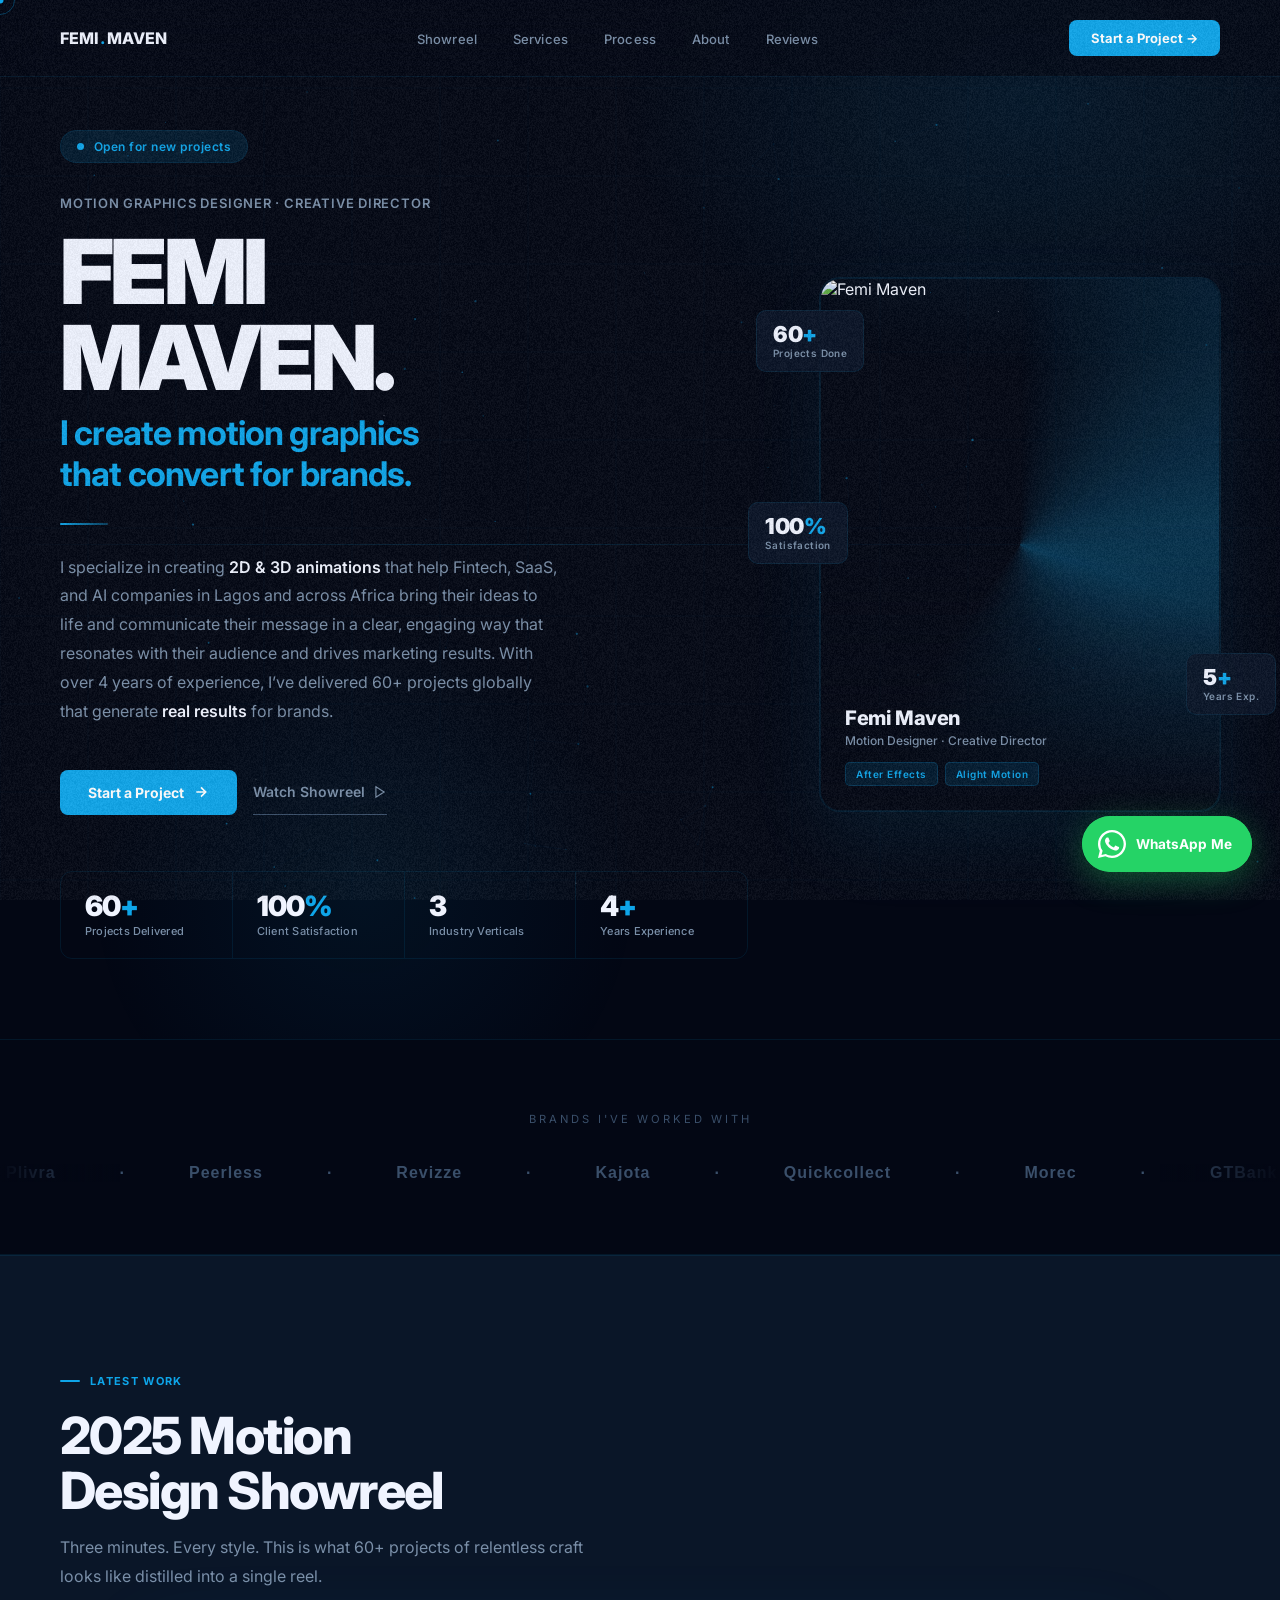
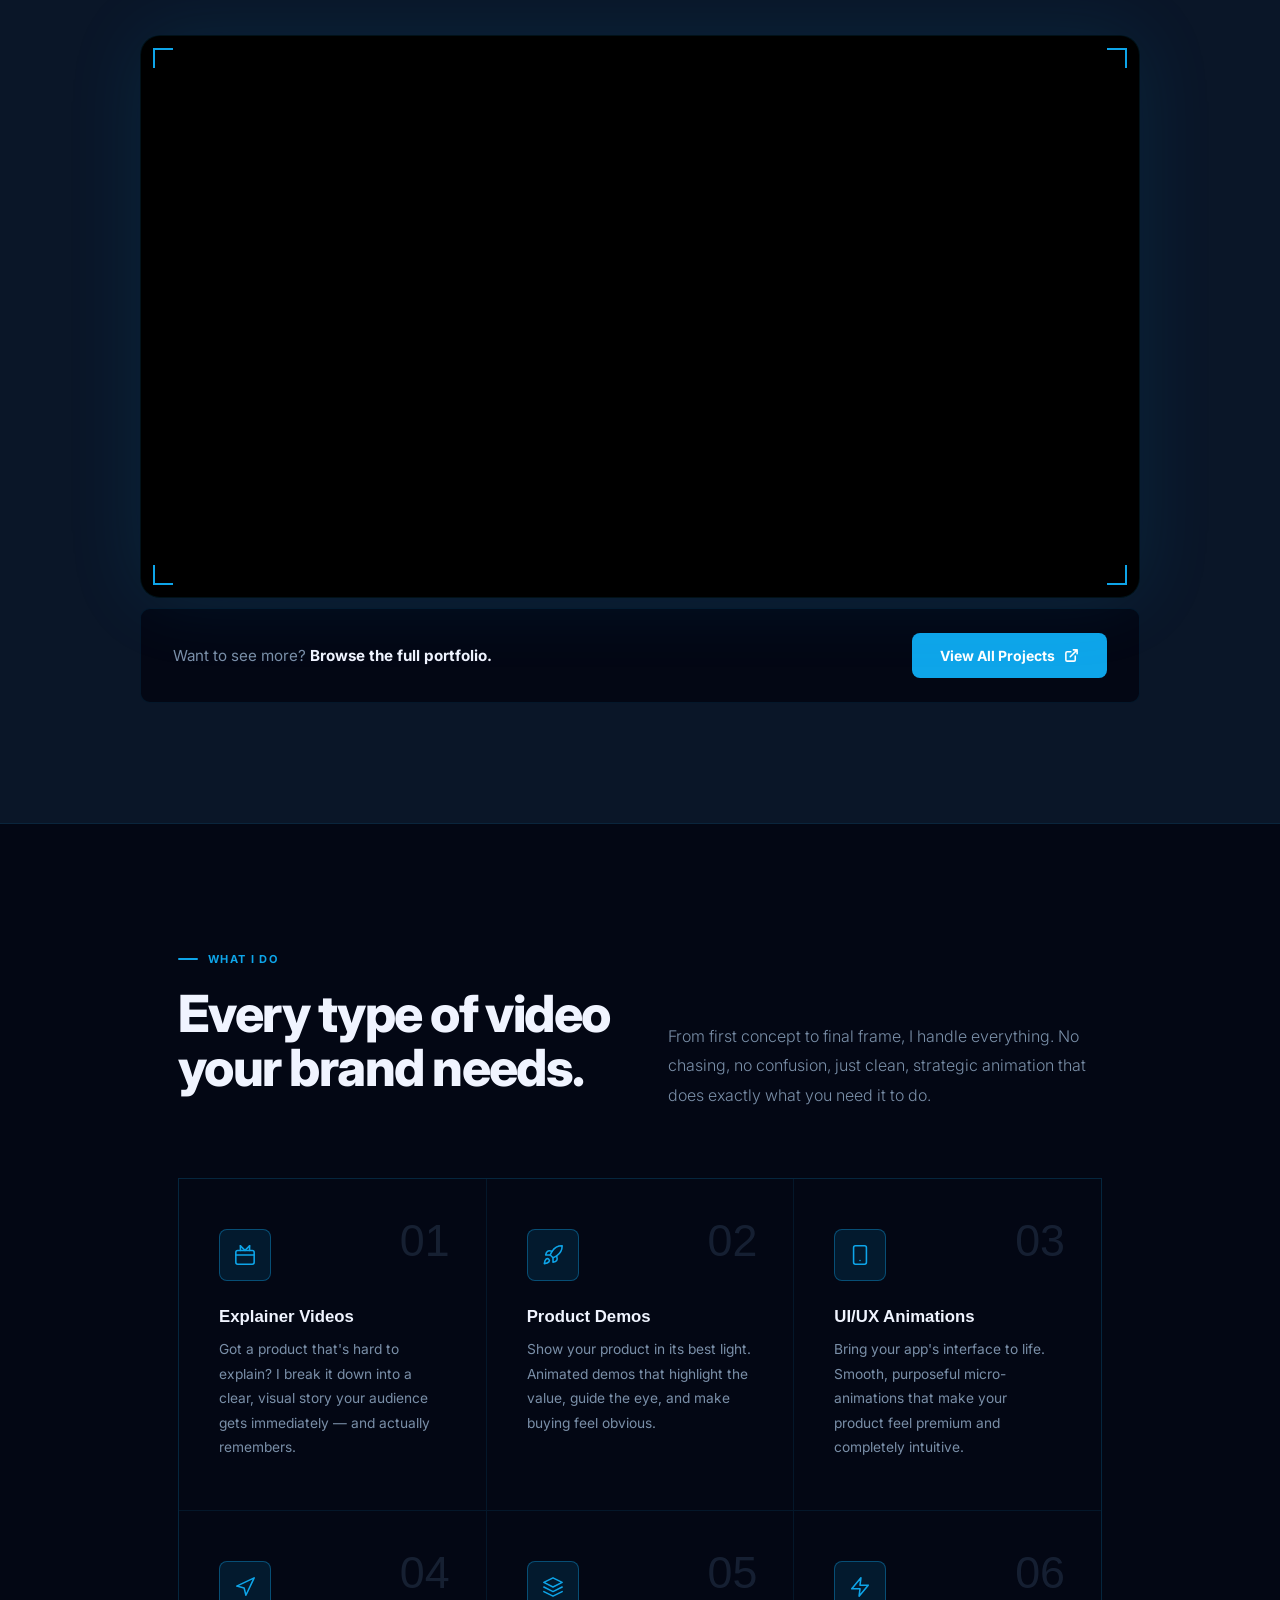
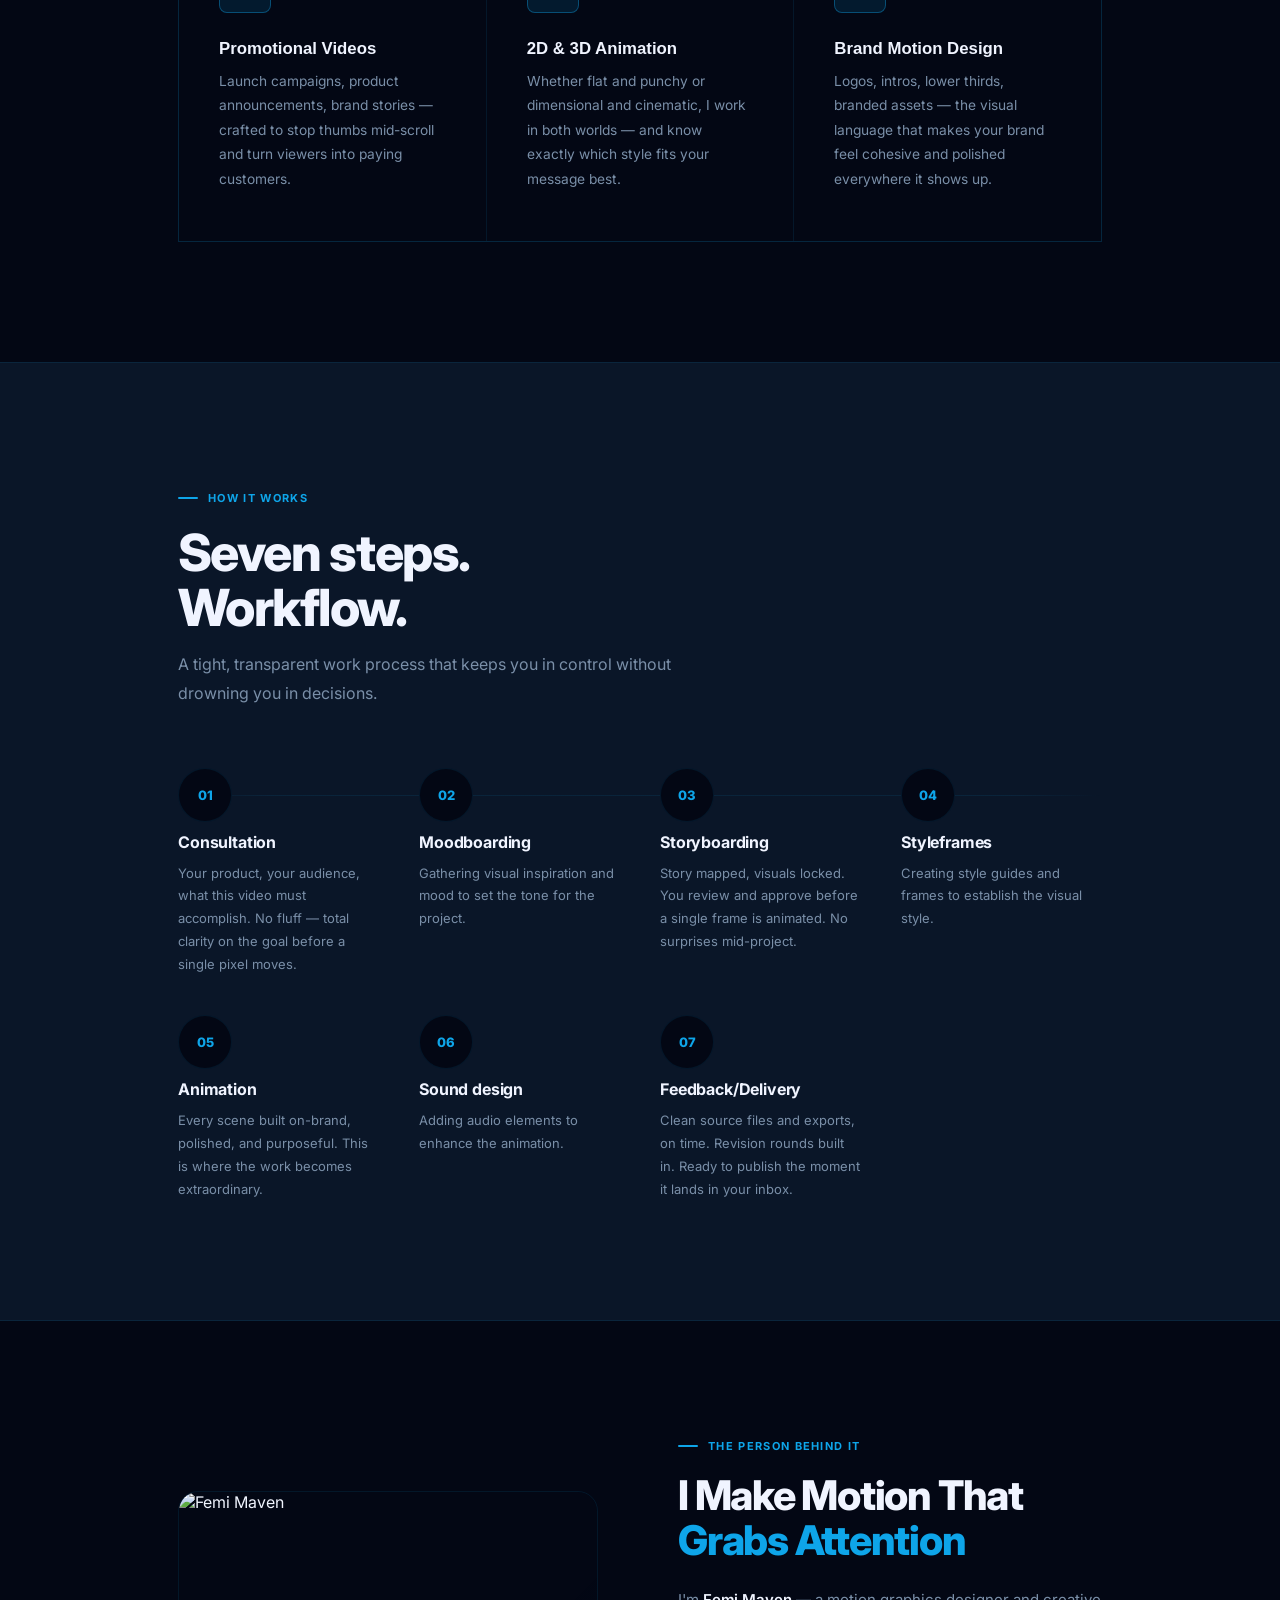
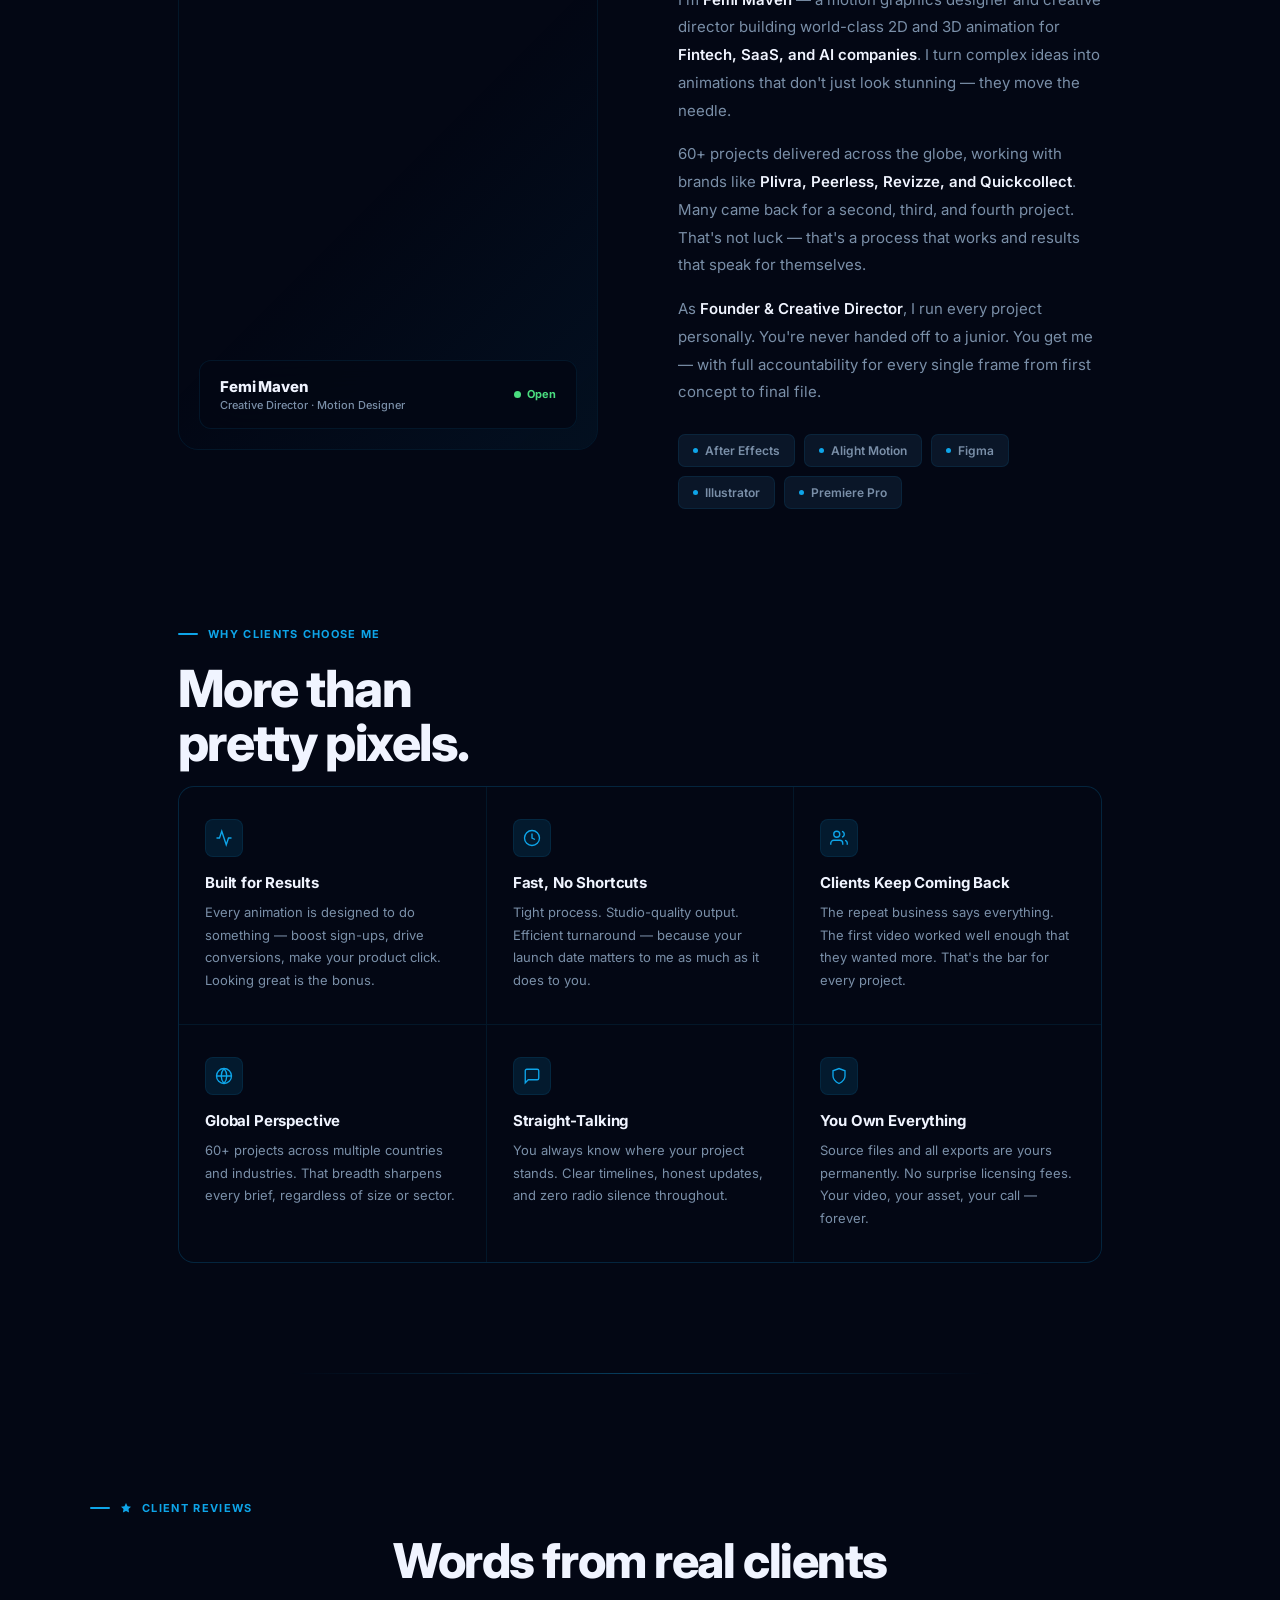
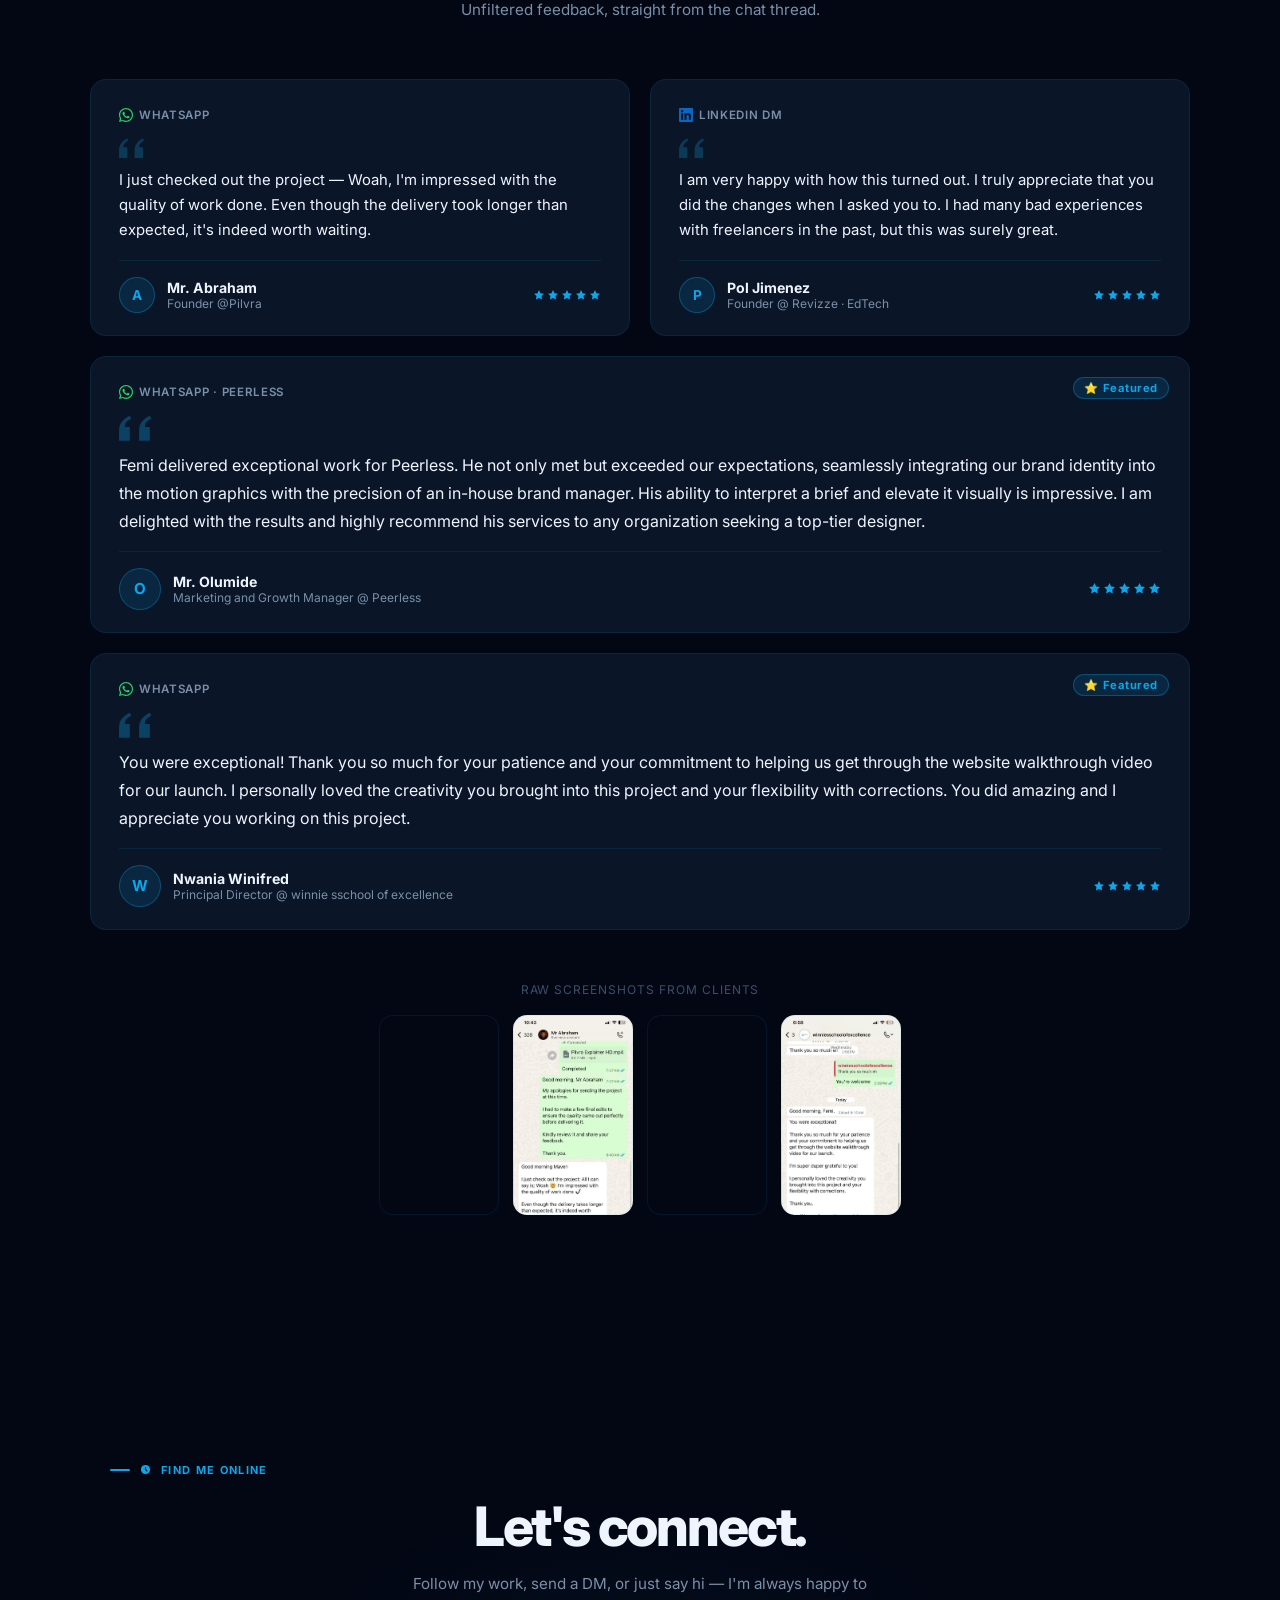
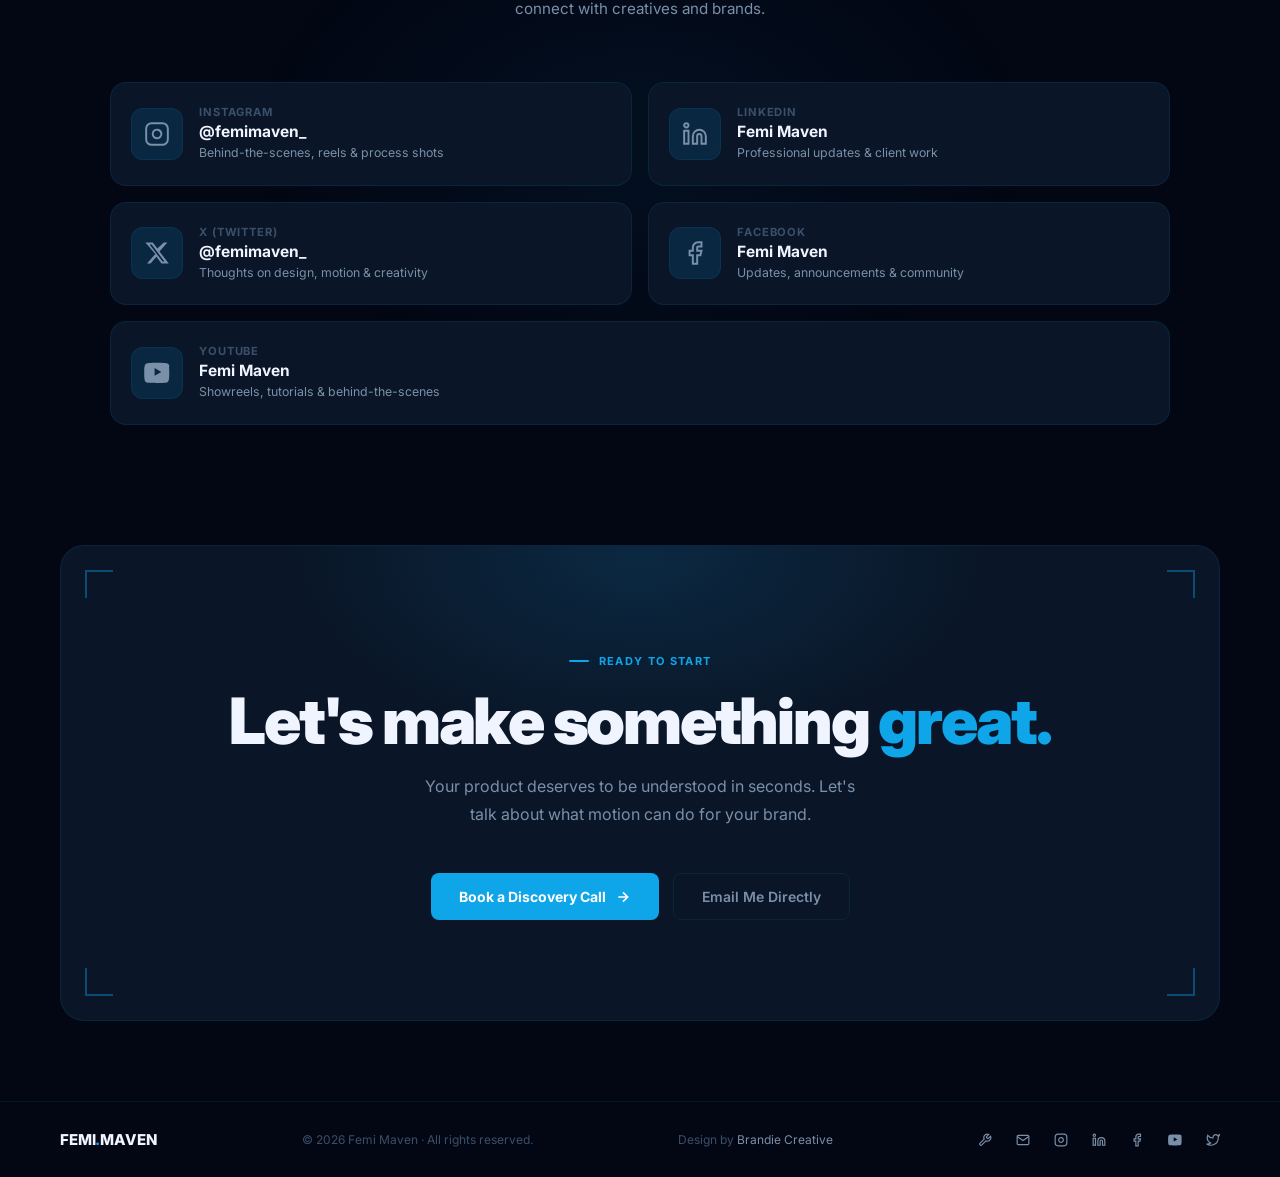
==== index.html @ f43dc7b9 "nav updates 8" ====
<!DOCTYPE html>
<html lang="en">

<head>
    <meta charset="UTF-8">
    <meta name="viewport" content="width=device-width, initial-scale=1.0">
    <title>FEMI MAVEN | TOP MOTION GRAPHICS DESIGNER IN LAGOS, NIGERIA & AFRICA | 2D & 3D ANIMATION</title>
    <meta name="description"
        content="Top Lagos motion graphics designer creating 2D & 3D animation, explainer videos, and brand motion for SaaS, Fintech, and AI companies across Nigeria and Africa.">
    <meta name="keywords"
        content="motion graphics designer Lagos, motion graphics designer Nigeria, motion graphics designer Africa, 2D animation, 3D animation, motion graphics for SaaS, motion graphics for Fintech, brand motion design, explainer videos, product demos, UI/UX animation">
    <meta name="author" content="Femi Maven">
    <meta name="robots" content="index, follow">
    <meta name="geo.region" content="NG-LAG">
    <meta name="geo.placename" content="Lagos, Nigeria">
    <link rel="canonical" href="https://femimaven.netlify.app/">
    <link rel="shortcut icon" href="./IMG_4387.webp" type="image/webp">
    <link rel="preconnect" href="https://fonts.googleapis.com">
    <link href="https://fonts.googleapis.com/css2?family=Inter:wght@300;400;500;600;700;800;900&display=swap"
        rel="stylesheet">
    <link rel="preconnect" href="https://fast.wistia.com">
    <link rel="dns-prefetch" href="//www.youtube.com">
    <link rel="dns-prefetch" href="//femimaven.netlify.app">
    <link rel="stylesheet" href="style.css">

    <!-- Open Graph / Facebook -->
    <meta property="og:type" content="website">
    <meta property="og:url" content="https://femimaven.netlify.app/">
    <meta property="og:title" content="FEMI MAVEN | MOTION GRAPHICS DESIGNER IN LAGOS, NIGERIA">
    <meta property="og:description"
        content="Top Lagos motion graphics designer creating 2D & 3D animation, explainer videos, and brand motion for SaaS, Fintech, and AI companies across Nigeria and Africa.">
    <meta property="og:site_name" content="Femi Maven">
    <meta property="og:image" content="https://femimaven.netlify.app/IMG_4387.PNG">

    <!-- Twitter -->
    <meta property="twitter:card" content="summary_large_image">
    <meta property="twitter:url" content="https://femimaven.netlify.app/">
    <meta property="twitter:title" content="FEMI MAVEN | MOTION GRAPHICS DESIGNER IN LAGOS, NIGERIA">
    <meta property="twitter:description"
        content="Top Lagos motion graphics designer creating 2D & 3D animation, explainer videos, and brand motion for SaaS, Fintech, and AI companies across Nigeria and Africa.">
    <meta property="twitter:image" content="https://femimaven.netlify.app/IMG_4387.PNG">
    <meta property="twitter:site" content="@femimaven_">

    <style>
    </style>

    <!-- Structured Data -->
    <script type="application/ld+json">
  {
    "@context": "https://schema.org",
    "@type": "Person",
    "name": "Femi Maven",
    "jobTitle": "Motion Graphics Designer & Creative Director",
    "description": "World-class 2D & 3D animation for Fintech, SaaS, and AI companies. 60+ projects delivered globally.",
    "url": "https://femimaven.netlify.app/",
    "image": "https://femimaven.netlify.app/IMG_4387.PNG",
    "address": {
      "@type": "PostalAddress",
      "addressLocality": "Lagos",
      "addressCountry": "NG"
    },
    "areaServed": [
      {
        "@type": "Country",
        "name": "Nigeria"
      },
      {
        "@type": "GeoShape",
        "name": "Africa"
      }
    ],
    "sameAs": [
      "https://mainstack.com/femi_maven",
      "https://www.youtube.com/@FemiMaven",
      "https://www.instagram.com/femimaven_/",
      "https://ng.linkedin.com/in/femi-maven-ab044a273",
      "https://www.facebook.com/100069894327069/",
      "https://x.com/femimaven_"
    ],
    "knowsAbout": ["Motion Graphics", "2D Animation", "3D Animation", "After Effects", "Blender", "Alight Motion"]
  }
  </script>
    <script type="application/ld+json">
    {
      "@context": "https://schema.org",
      "@type": "ProfessionalService",
      "name": "Femi Maven",
      "url": "https://femimaven.netlify.app/",
      "logo": "https://femimaven.netlify.app/IMG_4387.PNG",
      "image": "https://femimaven.netlify.app/IMG_4387.PNG",
      "description": "A Lagos-based motion graphics service creating 2D & 3D animation, explainer videos and brand motion for SaaS, Fintech and AI companies across Nigeria and Africa.",
      "address": {
        "@type": "PostalAddress",
        "addressLocality": "Lagos",
        "addressCountry": "NG"
      },
      "areaServed": ["Nigeria", "Africa"],
      "sameAs": [
        "https://mainstack.com/femi_maven",
        "https://www.youtube.com/@FemiMaven",
        "https://www.instagram.com/femimaven_/",
        "https://ng.linkedin.com/in/femi-maven-ab044a273",
        "https://www.facebook.com/100069894327069/",
        "https://x.com/femimaven_"
      ],
      "contactPoint": [{
        "@type": "ContactPoint",
        "contactType": "Customer Service",
        "email": "femimaven@gmail.com",
        "areaServed": "NG",
        "availableLanguage": ["English"]
      }]
    }
    </script>
    <!-- Google tag (gtag.js) -->
    <script>
        window.dataLayer = window.dataLayer || [];
        function gtag() { dataLayer.push(arguments); }
        gtag('js', new Date());

        gtag('config', 'G-P2E0NEBDM4');
    </script>
    <!-- WebSite structured data to help search engines surface sitelinks -->
    <script type="application/ld+json">
            {
                "@context": "https://schema.org",
                "@type": "WebSite",
                "url": "https://femimaven.netlify.app/",
                "name": "Femi Maven",
                "hasPart": [
                    { "@type": "SiteNavigationElement", "name": "Showreel", "url": "https://femimaven.netlify.app/#reel" },
                    { "@type": "SiteNavigationElement", "name": "Services", "url": "https://femimaven.netlify.app/#services" },
                    { "@type": "SiteNavigationElement", "name": "Process", "url": "https://femimaven.netlify.app/#process" },
                    { "@type": "SiteNavigationElement", "name": "About", "url": "https://femimaven.netlify.app/#about" },
                    { "@type": "SiteNavigationElement", "name": "Reviews", "url": "https://femimaven.netlify.app/#reviews" },
                    { "@type": "SiteNavigationElement", "name": "Portfolio", "url": "https://femimaven.netlify.app/portfolio.html" },
                    { "@type": "SiteNavigationElement", "name": "Connect", "url": "https://femimaven.netlify.app/#connect" }
                ]
            }
            </script>
</head>

<body>

    <div id="cur"></div>
    <div id="ring"></div>
    <canvas id="bgc"></canvas>
    <!-- NAV -->
    <nav id="nav">
        <a href="#" class="nav-logo">FEMI<span class="dot">.</span>MAVEN</a>
        <ul class="nav-links">
            <li><a href="#reel">Showreel</a></li>
            <li><a href="#services">Services</a></li>
            <li><a href="#process">Process</a></li>
            <li><a href="#about">About</a></li>
            <li><a href="#reviews">Reviews</a></li>
        </ul>
        <a href="https://cal.com/femi-maven" class="nav-cta">Start a Project →</a>
    </nav>

    <!-- ══ HERO ══════════════════════════════════ -->
    <section class="hero">
        <div class="hero-stars"></div>
        <div class="hero-nebula nebula-1"></div>
        <div class="hero-nebula nebula-2"></div>
        <div class="hero-scan"></div>

        <div class="hero-inner">
            <!-- Left -->
            <div class="hero-content">
                <div class="hero-badge">
                    <div class="badge-dot"></div>
                    <span>Open for new projects</span>
                </div>

                <p class="hero-eyebrow">Motion Graphics Designer · Creative Director</p>

                <h1 class="hero-name">FEMI<br>MAVEN.</h1>

                <p class="hero-role">I create motion graphics <br>that convert for brands.</p>

                <div class="hero-divider"></div>

                <p class="hero-desc">
                    I specialize in creating <strong>2D &amp; 3D animations</strong> that help Fintech, SaaS, and AI
                    companies in Lagos and across Africa bring their ideas to life and communicate their message in a clear,
                    engaging way that resonates with their audience and drives marketing results.

                    With over 4 years of experience, I’ve delivered 60+ projects globally that generate <strong>real
                        results</strong> for brands.
                </p>

                <div class="hero-actions">
                    <a href="https://cal.com/femi-maven" class="btn-p">
                        Start a Project
                        <svg width="16" height="16" viewBox="0 0 24 24" fill="none" stroke="currentColor"
                            stroke-width="2.5">
                            <path d="M5 12h14M12 5l7 7-7 7" />
                        </svg>
                    </a>
                    <a href="#reel" class="btn-s">
                        Watch Showreel
                        <svg width="14" height="14" viewBox="0 0 24 24" fill="none" stroke="currentColor"
                            stroke-width="2">
                            <polygon points="5 3 19 12 5 21 5 3" />
                        </svg>
                    </a>
                </div>

                <div class="hero-stats">
                    <div class="h-stat">
                        <div class="h-stat-num">60<span class="ac">+</span></div>
                        <div class="h-stat-label">Projects Delivered</div>
                    </div>
                    <div class="h-stat">
                        <div class="h-stat-num">100<span class="ac">%</span></div>
                        <div class="h-stat-label">Client Satisfaction</div>
                    </div>
                    <div class="h-stat">
                        <div class="h-stat-num">3</div>
                        <div class="h-stat-label">Industry Verticals</div>
                    </div>
                    <div class="h-stat">
                        <div class="h-stat-num">4<span class="ac">+</span></div>
                        <div class="h-stat-label">Years Experience</div>
                    </div>
                </div>
            </div>

            <!-- Right: portrait -->
            <div class="hero-card">
                <div class="fc fc1">
                    <div class="fc-num">60<span class="ac">+</span></div>
                    <div class="fc-lbl">Projects Done</div>
                </div>
                <div class="fc fc2">
                    <div class="fc-num">100<span class="ac">%</span></div>
                    <div class="fc-lbl">Satisfaction</div>
                </div>
                <div class="fc fc3">
                    <div class="fc-num">5<span class="ac">+</span></div>
                    <div class="fc-lbl">Years Exp.</div>
                </div>

                <div class="portrait-frame">
                    <picture>
                        <source srcset="https://femimaven.netlify.app/IMG_4387.webp" type="image/webp">
                        <img src="https://femimaven.netlify.app/IMG_4387.webp" alt="Femi Maven" class="portrait-img">
                    </picture>
                    <div class="portrait-info">
                        <div class="portrait-name">Femi Maven</div>
                        <div class="portrait-title">Motion Designer · Creative Director</div>
                        <div class="portrait-tools">
                            <span>After Effects</span>
                            <span>Alight Motion</span>
                        </div>
                    </div>
                </div>
            </div>
        </div>
    </section>



    <!-- BRANDS MARQUEE -->

    <section id="brands">
        <p class="blbl rv">Brands I've worked with</p>
        <div class="mwrap">
            <div class="mtrack">
                <span class="bi">Plivra</span><span class="bi">·</span><span class="bi">Peerless</span><span
                    class="bi">·</span><span class="bi">Revizze</span><span class="bi">·</span><span
                    class="bi">Kajota</span><span class="bi">·</span><span class="bi">Quickcollect</span><span
                    class="bi">·</span>
                <span class="bi">Morec</span><span class="bi">·</span> <span class="bi">GTBank</span><span
                    class="bi">·</span>
                <span class="bi">Ucee</span><span class="bi">·</span><span class="bi">Plivra</span><span
                    class="bi">·</span><span class="bi">Peerless</span><span class="bi">·</span><span
                    class="bi">Revizze</span><span class="bi">·</span><span class="bi">Kajota</span><span
                    class="bi">·</span><span class="bi">Quickcollect</span><span class="bi">·</span><span
                    class="bi">Morec</span><span class="bi">·</span><span class="bi">Ucee</span><span
                    class="bi">·</span>
            </div>
        </div>
    </section>


    <!-- ══ SHOWREEL ═══════════════════════════════ -->
    <section class="showreel-sec" id="reel">
        <div class="r"><span class="sec-tag">Latest Work</span></div>
        <div class="r">
            <h2 class="sec-title">2025 Motion<br>Design Showreel</h2>
        </div>
        <div class="r">
            <p class="sec-sub" style="margin-bottom:44px;">Three minutes. Every style. This is what 60+ projects of
                relentless
                craft looks like distilled into a single reel.</p>
        </div>

        <div class="r">
            <div class="reel-stage">
                <div class="vshell rv d1">
                    <span class="phc tl"></span><span class="phc tr"></span>
                    <span class="phc bl"></span><span class="phc br"></span>
                    <script src="https://fast.wistia.com/player.js" async=""></script>
                    <script src="https://fast.wistia.com/embed/v8chvf17mi.js" async="" type="module"></script>
                    <style>
                        wistia-player[media-id='v8chvf17mi']:not(:defined) {
                            background: center / contain no-repeat url('https://fast.wistia.com/embed/medias/v8chvf17mi/swatch');
                            display: block;
                            filter: blur(5px);
                            padding-top: 56.25%;
                        }
                    </style>
                    <wistia-player media-id="v8chvf17mi" aspect="1.7777777777777777"
                        unique-id="wistia-v8chvf17mi-16"></wistia-player>
                </div>
            </div>
        </div>
        <div class="work-cta rv d2">
            <p>Want to see more? <strong>Browse the full portfolio.</strong></p>
            <a href="./portfolio.html" target="_blank" class="btn-p">
                View All Projects
                <svg width="15" height="15" viewBox="0 0 24 24" fill="none" stroke="currentColor" stroke-width="2.5"
                    stroke-linecap="round" stroke-linejoin="round">
                    <path d="M18 13v6a2 2 0 01-2 2H5a2 2 0 01-2-2V8a2 2 0 012-2h6M15 3h6v6M10 14L21 3" />
                </svg>
            </a>
        </div>
    </section>

    <!-- ══ SERVICES ════════════════════════════════ -->

    <section id="services" class="sec">
        <div class="sec-wrap">
            <div class="wrap">
                <div class="srv-hd">
                    <div>
                        <div class="eye rv sec-tag">What I Do</div>
                        <h2 class="h2 rv d1">Every type of video<br>your brand needs.</h2>
                    </div>
                    <p class="srv-desc rv d2">From first concept to final frame, I handle everything. No chasing, no
                        confusion,
                        just clean, strategic animation that does exactly what you need it to do.</p>
                </div>
                <div class="srv-grid">
                    <div class="sc rv">
                        <span class="snum">01</span>
                        <div class="si"><svg viewBox="0 0 24 24">
                                <rect x="2" y="7" width="20" height="15" rx="2" />
                                <polyline points="17 2 12 7 7 2" />
                                <line x1="2" y1="12" x2="22" y2="12" />
                                <line x1="7" y1="7" x2="7" y2="2" />
                                <line x1="17" y1="7" x2="17" y2="2" />
                            </svg></div>
                        <p class="sn">Explainer Videos</p>
                        <p class="sd">Got a product that's hard to explain? I break it down into a clear, visual story
                            your audience
                            gets immediately — and actually remembers.</p>
                    </div>
                    <div class="sc rv d1">
                        <span class="snum">02</span>
                        <div class="si"><svg viewBox="0 0 24 24">
                                <path
                                    d="M4.5 16.5c-1.5 1.26-2 5-2 5s3.74-.5 5-2c.71-.84.7-2.13-.09-2.91a2.18 2.18 0 0 0-2.91-.09z" />
                                <path
                                    d="m12 15-3-3a22 22 0 0 1 2-3.95A12.88 12.88 0 0 1 22 2c0 2.72-.78 7.5-6 11a22.35 22.35 0 0 1-4 2z" />
                                <path d="M9 12H4s.55-3.03 2-4c1.62-1.08 5 0 5 0" />
                                <path d="M12 15v5s3.03-.55 4-2c1.08-1.62 0-5 0-5" />
                            </svg></div>
                        <p class="sn">Product Demos</p>
                        <p class="sd">Show your product in its best light. Animated demos that highlight the value,
                            guide the eye,
                            and
                            make buying feel obvious.</p>
                    </div>
                    <div class="sc rv d2">
                        <span class="snum">03</span>
                        <div class="si"><svg viewBox="0 0 24 24">
                                <rect x="5" y="2" width="14" height="20" rx="2" />
                                <line x1="12" y1="18" x2="12.01" y2="18" />
                            </svg></div>
                        <p class="sn">UI/UX Animations</p>
                        <p class="sd">Bring your app's interface to life. Smooth, purposeful micro-animations that make
                            your product
                            feel premium and completely intuitive.</p>
                    </div>
                    <div class="sc rv d3">
                        <span class="snum">04</span>
                        <div class="si"><svg viewBox="0 0 24 24">
                                <path d="M3 11l19-9-9 19-2-8-8-2z" />
                            </svg></div>
                        <p class="sn">Promotional Videos</p>
                        <p class="sd">Launch campaigns, product announcements, brand stories — crafted to stop thumbs
                            mid-scroll and
                            turn viewers into paying customers.</p>
                    </div>
                    <div class="sc rv d4">
                        <span class="snum">05</span>
                        <div class="si"><svg viewBox="0 0 24 24">
                                <polygon points="12 2 2 7 12 12 22 7 12 2" />
                                <polyline points="2 17 12 22 22 17" />
                                <polyline points="2 12 12 17 22 12" />
                            </svg></div>
                        <p class="sn">2D &amp; 3D Animation</p>
                        <p class="sd">Whether flat and punchy or dimensional and cinematic, I work in both worlds — and
                            know exactly
                            which style fits your message best.</p>
                    </div>
                    <div class="sc rv d5">
                        <span class="snum">06</span>
                        <div class="si"><svg viewBox="0 0 24 24">
                                <polygon points="13 2 3 14 12 14 11 22 21 10 12 10 13 2" />
                            </svg></div>
                        <p class="sn">Brand Motion Design</p>
                        <p class="sd">Logos, intros, lower thirds, branded assets — the visual language that makes your
                            brand feel
                            cohesive and polished everywhere it shows up.</p>
                    </div>
                </div>
            </div>
        </div>

    </section>

    <!-- ══ PROCESS ══════════════════════════════════ -->
    <section class="sec process-bg" id="process">
        <div class="sec-wrap">
            <div class="r"><span class="sec-tag">How It Works</span></div>
            <div class="r">
                <h2 class="sec-title">Seven steps.<br>Workflow.</h2>
            </div>
            <div class="r">
                <p class="sec-sub">A tight, transparent work process that keeps you in control without drowning you in
                    decisions.</p>
            </div>

            <div class="proc-grid r">
                <div class="proc-line"></div>
                <div class="proc-step d1">
                    <div class="proc-num">01</div>
                    <div class="proc-title">Consultation</div>
                    <div class="proc-desc">Your product, your audience, what this video must accomplish. No fluff —
                        total clarity
                        on the goal before a single pixel moves.</div>
                </div>
                <div class="proc-step d2">
                    <div class="proc-num">02</div>
                    <div class="proc-title">Moodboarding</div>
                    <div class="proc-desc">Gathering visual inspiration and mood to set the tone for the project.</div>
                </div>
                <div class="proc-step d3">
                    <div class="proc-num">03</div>
                    <div class="proc-title">Storyboarding</div>
                    <div class="proc-desc">Story mapped, visuals locked. You review and approve before a single frame is
                        animated.
                        No surprises mid-project.</div>
                </div>
                <div class="proc-step d4">
                    <div class="proc-num">04</div>
                    <div class="proc-title">Styleframes</div>
                    <div class="proc-desc">Creating style guides and frames to establish the visual style.</div>
                </div>
                <div class="proc-step d5">
                    <div class="proc-num">05</div>
                    <div class="proc-title">Animation</div>
                    <div class="proc-desc">Every scene built on-brand, polished, and purposeful. This is where the work
                        becomes
                        extraordinary.</div>
                </div>
                <div class="proc-step d6">
                    <div class="proc-num">06</div>
                    <div class="proc-title">Sound design</div>
                    <div class="proc-desc">Adding audio elements to enhance the animation.</div>
                </div>
                <div class="proc-step d7">
                    <div class="proc-num">07</div>
                    <div class="proc-title">Feedback/Delivery</div>
                    <div class="proc-desc">Clean source files and exports, on time. Revision rounds built in. Ready to
                        publish the
                        moment it lands in your inbox.</div>
                </div>
            </div>
        </div>
    </section>

    <!-- ══ ABOUT ════════════════════════════════════ -->
    <section class="sec" id="about">
        <div class="sec-wrap">
            <div class="about-layout">
                <div class="about-img-wrap r">
                    <picture>
                        <source srcset="https://femimaven.netlify.app/IMG_4387.webp" type="image/webp">
                        <img src="https://femimaven.netlify.app/IMG_4387.webp" alt="Femi Maven" class="about-img"
                            loading="lazy">
                    </picture>
                    <div class="about-chip">
                        <div>
                            <div class="chip-name">Femi Maven</div>
                            <div class="chip-role">Creative Director · Motion Designer</div>
                        </div>
                        <div class="chip-avail">
                            <div class="chip-dot"></div>Open
                        </div>
                    </div>
                </div>

                <div>
                    <div class="r"><span class="sec-tag">The Person Behind It</span></div>
                    <h2 class="about-head r">I make motion that <br><span class="ac">grabs attention</span> </h2>
                    <p class="about-body r d1">I'm <strong>Femi Maven</strong> — a motion graphics designer and creative
                        director
                        building world-class 2D and 3D animation for <strong>Fintech, SaaS, and AI companies</strong>. I
                        turn
                        complex
                        ideas into animations that don't just look stunning — they move the needle.</p>
                    <p class="about-body r d2">60+ projects delivered across the globe, working with brands like
                        <strong>Plivra,
                            Peerless, Revizze, and Quickcollect</strong>. Many came back for a second, third, and fourth
                        project. That's
                        not luck — that's a process that works and results that speak for themselves.
                    </p>
                    <p class="about-body r d3">As <strong>Founder &amp; Creative Director</strong>, I run every project
                        personally.
                        You're never handed off to a junior. You get me — with full accountability for every single
                        frame from first
                        concept to final file.</p>
                    <div class="tools r d4">
                        <div class="tool"><span class="tool-dot"></span>After Effects</div>
                        <div class="tool"><span class="tool-dot"></span>Alight Motion</div>
                        <div class="tool"><span class="tool-dot"></span>Figma</div>
                        <div class="tool"><span class="tool-dot"></span>Illustrator</div>
                        <div class="tool"><span class="tool-dot"></span>Premiere Pro</div>
                    </div>
                </div>
            </div>
        </div>

    </section>

    <!-- ══ WHY ═══════════════════════════════════════ -->
    <section class="sec" style="padding-top:0">
        <div class="sec-wrap">
            <div class="r"><span class="sec-tag">Why Clients Choose Me</span></div>
            <div class="r">
                <h2 class="sec-title">More than<br>pretty pixels.</h2>
            </div>
            <div class="why-grid r">
                <div class="why-card">
                    <div class="why-icon"><svg width="18" height="18" viewBox="0 0 24 24" fill="none"
                            stroke="currentColor" stroke-width="1.8">
                            <polyline points="22 12 18 12 15 21 9 3 6 12 2 12" />
                        </svg></div>
                    <div class="why-title">Built for Results</div>
                    <div class="why-desc">Every animation is designed to do something — boost sign-ups, drive
                        conversions, make
                        your
                        product click. Looking great is the bonus.</div>
                </div>
                <div class="why-card">
                    <div class="why-icon"><svg width="18" height="18" viewBox="0 0 24 24" fill="none"
                            stroke="currentColor" stroke-width="1.8">
                            <circle cx="12" cy="12" r="10" />
                            <polyline points="12 6 12 12 16 14" />
                        </svg></div>
                    <div class="why-title">Fast, No Shortcuts</div>
                    <div class="why-desc">Tight process. Studio-quality output. Efficient turnaround — because your
                        launch date
                        matters to me as much as it does to you.</div>
                </div>
                <div class="why-card">
                    <div class="why-icon"><svg width="18" height="18" viewBox="0 0 24 24" fill="none"
                            stroke="currentColor" stroke-width="1.8">
                            <path d="M17 21v-2a4 4 0 00-4-4H5a4 4 0 00-4 4v2" />
                            <circle cx="9" cy="7" r="4" />
                            <path d="M23 21v-2a4 4 0 00-3-3.87M16 3.13a4 4 0 010 7.75" />
                        </svg></div>
                    <div class="why-title">Clients Keep Coming Back</div>
                    <div class="why-desc">The repeat business says everything. The first video worked well enough that
                        they wanted
                        more. That's the bar for every project.</div>
                </div>
                <div class="why-card">
                    <div class="why-icon"><svg width="18" height="18" viewBox="0 0 24 24" fill="none"
                            stroke="currentColor" stroke-width="1.8">
                            <circle cx="12" cy="12" r="10" />
                            <line x1="2" y1="12" x2="22" y2="12" />
                            <path d="M12 2a15.3 15.3 0 010 20M12 2a15.3 15.3 0 000 20" />
                        </svg></div>
                    <div class="why-title">Global Perspective</div>
                    <div class="why-desc">60+ projects across multiple countries and industries. That breadth sharpens
                        every
                        brief,
                        regardless of size or sector.</div>
                </div>
                <div class="why-card">
                    <div class="why-icon"><svg width="18" height="18" viewBox="0 0 24 24" fill="none"
                            stroke="currentColor" stroke-width="1.8">
                            <path d="M21 15a2 2 0 01-2 2H7l-4 4V5a2 2 0 012-2h14a2 2 0 012 2z" />
                        </svg></div>
                    <div class="why-title">Straight-Talking</div>
                    <div class="why-desc">You always know where your project stands. Clear timelines, honest updates,
                        and zero
                        radio
                        silence throughout.</div>
                </div>
                <div class="why-card">
                    <div class="why-icon"><svg width="18" height="18" viewBox="0 0 24 24" fill="none"
                            stroke="currentColor" stroke-width="1.8">
                            <path d="M12 22s8-4 8-10V5l-8-3-8 3v7c0 6 8 10 8 10z" />
                        </svg></div>
                    <div class="why-title">You Own Everything</div>
                    <div class="why-desc">Source files and all exports are yours permanently. No surprise licensing
                        fees. Your
                        video, your asset, your call — forever.</div>
                </div>
            </div>
        </div>
    </section>

    <!-- ══ CLIENT REVIEWS ══════════════════════════════ -->
    <section class="reviews-sec r" id="reviews">
        <div class="reviews-inner">
            <span class="sec-tag" style="justify-content:center;margin-bottom:16px;">
                <svg width="12" height="12" viewBox="0 0 24 24" fill="var(--ac)" stroke="none">
                    <path
                        d="M12 2l3.09 6.26L22 9.27l-5 4.87 1.18 6.88L12 17.77l-6.18 3.25L7 14.14 2 9.27l6.91-1.01L12 2z" />
                </svg>
                Client Reviews
            </span>
            <h2 class="reviews-heading">Words from <span class="ac">real clients</span></h2>
            <p class="reviews-sub">Unfiltered feedback, straight from the chat thread.</p>

            <div class="reviews-grid">

                <!-- Card 1 — Mr Abraham / WhatsApp -->
                <div class="rv-card rv">
                    <div class="rv-platform">
                        <svg width="14" height="14" viewBox="0 0 24 24" fill="#25D366">
                            <path
                                d="M17.472 14.382c-.297-.149-1.758-.867-2.03-.967-.273-.099-.471-.148-.67.15-.197.297-.767.966-.94 1.164-.173.199-.347.223-.644.075-.297-.15-1.255-.463-2.39-1.475-.883-.788-1.48-1.761-1.653-2.059-.173-.297-.018-.458.13-.606.134-.133.298-.347.446-.52.149-.174.198-.298.298-.497.099-.198.05-.371-.025-.52-.075-.149-.669-1.612-.916-2.207-.242-.579-.487-.5-.669-.51-.173-.008-.371-.01-.57-.01-.198 0-.52.074-.792.372-.272.297-1.04 1.016-1.04 2.479 0 1.462 1.065 2.875 1.213 3.074.149.198 2.096 3.2 5.077 4.487.709.306 1.262.489 1.694.625.712.227 1.36.195 1.871.118.571-.085 1.758-.719 2.006-1.413.248-.694.248-1.289.173-1.413-.074-.124-.272-.198-.57-.347z" />
                            <path
                                d="M12 0C5.373 0 0 5.373 0 12c0 2.135.558 4.14 1.535 5.875L0 24l6.303-1.51A11.933 11.933 0 0012 24c6.627 0 12-5.373 12-12S18.627 0 12 0zm0 22c-1.933 0-3.742-.522-5.287-1.432L3 21.5l.96-3.617A9.964 9.964 0 012 12C2 6.477 6.477 2 12 2s10 4.477 10 10-4.477 10-10 10z" />
                        </svg>
                        WhatsApp
                    </div>
                    <div class="rv-quote">
                        <svg class="rv-quote-icon" width="28" height="20" viewBox="0 0 28 20" fill="none">
                            <path
                                d="M0 20V12.6C0 9.667 0.667 7.267 2 5.4 3.333 3.467 5.4 1.8 8.2.4L9.6 2.6C8 3.4 6.733 4.333 5.8 5.4 4.933 6.4 4.5 7.667 4.5 9.2H8.4V20H0ZM15.6 20V12.6C15.6 9.667 16.267 7.267 17.6 5.4 18.933 3.467 21 1.8 23.8.4L25.2 2.6C23.6 3.4 22.333 4.333 21.4 5.4 20.533 6.4 20.1 7.667 20.1 9.2H24V20H15.6Z"
                                fill="var(--ac)" opacity="0.25" />
                        </svg>
                        I just checked out the project — Woah, I'm impressed with the quality of work done. Even though
                        the delivery took longer than expected, it's indeed worth waiting.
                    </div>
                    <div class="rv-footer">
                        <div class="rv-avatar">A</div>
                        <div class="rv-info">
                            <div class="rv-name">Mr. Abraham</div>
                            <div class="rv-role">Founder @Pilvra</div>
                        </div>
                        <div class="rv-stars">
                            <svg width="12" height="12" viewBox="0 0 24 24" fill="var(--ac)">
                                <path
                                    d="M12 2l3.09 6.26L22 9.27l-5 4.87 1.18 6.88L12 17.77l-6.18 3.25L7 14.14 2 9.27l6.91-1.01L12 2z" />
                            </svg>
                            <svg width="12" height="12" viewBox="0 0 24 24" fill="var(--ac)">
                                <path
                                    d="M12 2l3.09 6.26L22 9.27l-5 4.87 1.18 6.88L12 17.77l-6.18 3.25L7 14.14 2 9.27l6.91-1.01L12 2z" />
                            </svg>
                            <svg width="12" height="12" viewBox="0 0 24 24" fill="var(--ac)">
                                <path
                                    d="M12 2l3.09 6.26L22 9.27l-5 4.87 1.18 6.88L12 17.77l-6.18 3.25L7 14.14 2 9.27l6.91-1.01L12 2z" />
                            </svg>
                            <svg width="12" height="12" viewBox="0 0 24 24" fill="var(--ac)">
                                <path
                                    d="M12 2l3.09 6.26L22 9.27l-5 4.87 1.18 6.88L12 17.77l-6.18 3.25L7 14.14 2 9.27l6.91-1.01L12 2z" />
                            </svg>
                            <svg width="12" height="12" viewBox="0 0 24 24" fill="var(--ac)">
                                <path
                                    d="M12 2l3.09 6.26L22 9.27l-5 4.87 1.18 6.88L12 17.77l-6.18 3.25L7 14.14 2 9.27l6.91-1.01L12 2z" />
                            </svg>
                        </div>
                    </div>
                </div>

                <!-- Card 2 — Pol Jimenez / LinkedIn -->
                <div class="rv-card rv" style="--rv-delay:.12s">
                    <div class="rv-platform">
                        <svg width="14" height="14" viewBox="0 0 24 24" fill="#0A66C2">
                            <path
                                d="M20.447 20.452h-3.554v-5.569c0-1.328-.027-3.037-1.852-3.037-1.853 0-2.136 1.445-2.136 2.939v5.667H9.351V9h3.414v1.561h.046c.477-.9 1.637-1.85 3.37-1.85 3.601 0 4.267 2.37 4.267 5.455v6.286zM5.337 7.433a2.062 2.062 0 01-2.063-2.065 2.064 2.064 0 112.063 2.065zm1.782 13.019H3.555V9h3.564v11.452zM22.225 0H1.771C.792 0 0 .774 0 1.729v20.542C0 23.227.792 24 1.771 24h20.451C23.2 24 24 23.227 24 22.271V1.729C24 .774 23.2 0 22.222 0h.003z" />
                        </svg>
                        LinkedIn DM
                    </div>
                    <div class="rv-quote">
                        <svg class="rv-quote-icon" width="28" height="20" viewBox="0 0 28 20" fill="none">
                            <path
                                d="M0 20V12.6C0 9.667 0.667 7.267 2 5.4 3.333 3.467 5.4 1.8 8.2.4L9.6 2.6C8 3.4 6.733 4.333 5.8 5.4 4.933 6.4 4.5 7.667 4.5 9.2H8.4V20H0ZM15.6 20V12.6C15.6 9.667 16.267 7.267 17.6 5.4 18.933 3.467 21 1.8 23.8.4L25.2 2.6C23.6 3.4 22.333 4.333 21.4 5.4 20.533 6.4 20.1 7.667 20.1 9.2H24V20H15.6Z"
                                fill="var(--ac)" opacity="0.25" />
                        </svg>
                        I am very happy with how this turned out. I truly appreciate that you did the changes when I
                        asked you to. I had many bad experiences with freelancers in the past, but this was surely
                        great.
                    </div>
                    <div class="rv-footer">
                        <div class="rv-avatar">P</div>
                        <div class="rv-info">
                            <div class="rv-name">Pol Jimenez</div>
                            <div class="rv-role">Founder @ Revizze · EdTech</div>
                        </div>
                        <div class="rv-stars">
                            <svg width="12" height="12" viewBox="0 0 24 24" fill="var(--ac)">
                                <path
                                    d="M12 2l3.09 6.26L22 9.27l-5 4.87 1.18 6.88L12 17.77l-6.18 3.25L7 14.14 2 9.27l6.91-1.01L12 2z" />
                            </svg>
                            <svg width="12" height="12" viewBox="0 0 24 24" fill="var(--ac)">
                                <path
                                    d="M12 2l3.09 6.26L22 9.27l-5 4.87 1.18 6.88L12 17.77l-6.18 3.25L7 14.14 2 9.27l6.91-1.01L12 2z" />
                            </svg>
                            <svg width="12" height="12" viewBox="0 0 24 24" fill="var(--ac)">
                                <path
                                    d="M12 2l3.09 6.26L22 9.27l-5 4.87 1.18 6.88L12 17.77l-6.18 3.25L7 14.14 2 9.27l6.91-1.01L12 2z" />
                            </svg>
                            <svg width="12" height="12" viewBox="0 0 24 24" fill="var(--ac)">
                                <path
                                    d="M12 2l3.09 6.26L22 9.27l-5 4.87 1.18 6.88L12 17.77l-6.18 3.25L7 14.14 2 9.27l6.91-1.01L12 2z" />
                            </svg>
                            <svg width="12" height="12" viewBox="0 0 24 24" fill="var(--ac)">
                                <path
                                    d="M12 2l3.09 6.26L22 9.27l-5 4.87 1.18 6.88L12 17.77l-6.18 3.25L7 14.14 2 9.27l6.91-1.01L12 2z" />
                            </svg>
                        </div>
                    </div>
                </div>

                <!-- Card 3 — Mr Olumide (Peerless) / WhatsApp — WIDE FEATURED -->
                <div class="rv-card rv-featured rv" style="--rv-delay:.24s">
                    <div class="rv-platform">
                        <svg width="14" height="14" viewBox="0 0 24 24" fill="#25D366">
                            <path
                                d="M17.472 14.382c-.297-.149-1.758-.867-2.03-.967-.273-.099-.471-.148-.67.15-.197.297-.767.966-.94 1.164-.173.199-.347.223-.644.075-.297-.15-1.255-.463-2.39-1.475-.883-.788-1.48-1.761-1.653-2.059-.173-.297-.018-.458.13-.606.134-.133.298-.347.446-.52.149-.174.198-.298.298-.497.099-.198.05-.371-.025-.52-.075-.149-.669-1.612-.916-2.207-.242-.579-.487-.5-.669-.51-.173-.008-.371-.01-.57-.01-.198 0-.52.074-.792.372-.272.297-1.04 1.016-1.04 2.479 0 1.462 1.065 2.875 1.213 3.074.149.198 2.096 3.2 5.077 4.487.709.306 1.262.489 1.694.625.712.227 1.36.195 1.871.118.571-.085 1.758-.719 2.006-1.413.248-.694.248-1.289.173-1.413-.074-.124-.272-.198-.57-.347z" />
                            <path
                                d="M12 0C5.373 0 0 5.373 0 12c0 2.135.558 4.14 1.535 5.875L0 24l6.303-1.51A11.933 11.933 0 0012 24c6.627 0 12-5.373 12-12S18.627 0 12 0zm0 22c-1.933 0-3.742-.522-5.287-1.432L3 21.5l.96-3.617A9.964 9.964 0 012 12C2 6.477 6.477 2 12 2s10 4.477 10 10-4.477 10-10 10z" />
                        </svg>
                        WhatsApp · Peerless
                    </div>
                    <div class="rv-badge">⭐ Featured</div>
                    <div class="rv-quote rv-quote-lg">
                        <svg class="rv-quote-icon" width="36" height="26" viewBox="0 0 28 20" fill="none">
                            <path
                                d="M0 20V12.6C0 9.667 0.667 7.267 2 5.4 3.333 3.467 5.4 1.8 8.2.4L9.6 2.6C8 3.4 6.733 4.333 5.8 5.4 4.933 6.4 4.5 7.667 4.5 9.2H8.4V20H0ZM15.6 20V12.6C15.6 9.667 16.267 7.267 17.6 5.4 18.933 3.467 21 1.8 23.8.4L25.2 2.6C23.6 3.4 22.333 4.333 21.4 5.4 20.533 6.4 20.1 7.667 20.1 9.2H24V20H15.6Z"
                                fill="var(--ac)" opacity="0.3" />
                        </svg>
                        Femi delivered exceptional work for Peerless. He not only met but exceeded our expectations,
                        seamlessly integrating our brand identity into the motion graphics with the precision of an
                        in-house brand manager. His ability to interpret a brief and elevate it visually is impressive.
                        I am delighted with the results and highly recommend his services to any organization seeking a
                        top-tier designer.
                    </div>
                    <div class="rv-footer">
                        <div class="rv-avatar rv-avatar-lg">O</div>
                        <div class="rv-info">
                            <div class="rv-name">Mr. Olumide</div>
                            <div class="rv-role">Marketing and Growth Manager @ Peerless</div>
                        </div>
                        <div class="rv-stars">
                            <svg width="13" height="13" viewBox="0 0 24 24" fill="var(--ac)">
                                <path
                                    d="M12 2l3.09 6.26L22 9.27l-5 4.87 1.18 6.88L12 17.77l-6.18 3.25L7 14.14 2 9.27l6.91-1.01L12 2z" />
                            </svg>
                            <svg width="13" height="13" viewBox="0 0 24 24" fill="var(--ac)">
                                <path
                                    d="M12 2l3.09 6.26L22 9.27l-5 4.87 1.18 6.88L12 17.77l-6.18 3.25L7 14.14 2 9.27l6.91-1.01L12 2z" />
                            </svg>
                            <svg width="13" height="13" viewBox="0 0 24 24" fill="var(--ac)">
                                <path
                                    d="M12 2l3.09 6.26L22 9.27l-5 4.87 1.18 6.88L12 17.77l-6.18 3.25L7 14.14 2 9.27l6.91-1.01L12 2z" />
                            </svg>
                            <svg width="13" height="13" viewBox="0 0 24 24" fill="var(--ac)">
                                <path
                                    d="M12 2l3.09 6.26L22 9.27l-5 4.87 1.18 6.88L12 17.77l-6.18 3.25L7 14.14 2 9.27l6.91-1.01L12 2z" />
                            </svg>
                            <svg width="13" height="13" viewBox="0 0 24 24" fill="var(--ac)">
                                <path
                                    d="M12 2l3.09 6.26L22 9.27l-5 4.87 1.18 6.88L12 17.77l-6.18 3.25L7 14.14 2 9.27l6.91-1.01L12 2z" />
                            </svg>
                        </div>
                    </div>
                </div>


                <!-- Card 4 — Nwania Winifred / WhatsApp — WIDE FEATURED -->
                <div class="rv-card rv-featured rv" style="--rv-delay:.36s">
                    <div class="rv-platform">
                        <svg width="14" height="14" viewBox="0 0 24 24" fill="#25D366">
                            <path
                                d="M17.472 14.382c-.297-.149-1.758-.867-2.03-.967-.273-.099-.471-.148-.67.15-.197.297-.767.966-.94 1.164-.173.199-.347.223-.644.075-.297-.15-1.255-.463-2.39-1.475-.883-.788-1.48-1.761-1.653-2.059-.173-.297-.018-.458.13-.606.134-.133.298-.347.446-.52.149-.174.198-.298.298-.497.099-.198.05-.371-.025-.52-.075-.149-.669-1.612-.916-2.207-.242-.579-.487-.5-.669-.51-.173-.008-.371-.01-.57-.01-.198 0-.52.074-.792.372-.272.297-1.04 1.016-1.04 2.479 0 1.462 1.065 2.875 1.213 3.074.149.198 2.096 3.2 5.077 4.487.709.306 1.262.489 1.694.625.712.227 1.36.195 1.871.118.571-.085 1.758-.719 2.006-1.413.248-.694.248-1.289.173-1.413-.074-.124-.272-.198-.57-.347z" />
                            <path
                                d="M12 0C5.373 0 0 5.373 0 12c0 2.135.558 4.14 1.535 5.875L0 24l6.303-1.51A11.933 11.933 0 0012 24c6.627 0 12-5.373 12-12S18.627 0 12 0zm0 22c-1.933 0-3.742-.522-5.287-1.432L3 21.5l.96-3.617A9.964 9.964 0 012 12C2 6.477 6.477 2 12 2s10 4.477 10 10-4.477 10-10 10z" />
                        </svg>
                        WhatsApp
                    </div>
                    <div class="rv-badge">⭐ Featured</div>
                    <div class="rv-quote rv-quote-lg">
                        <svg class="rv-quote-icon" width="36" height="26" viewBox="0 0 28 20" fill="none">
                            <path
                                d="M0 20V12.6C0 9.667 0.667 7.267 2 5.4 3.333 3.467 5.4 1.8 8.2.4L9.6 2.6C8 3.4 6.733 4.333 5.8 5.4 4.933 6.4 4.5 7.667 4.5 9.2H8.4V20H0ZM15.6 20V12.6C15.6 9.667 16.267 7.267 17.6 5.4 18.933 3.467 21 1.8 23.8.4L25.2 2.6C23.6 3.4 22.333 4.333 21.4 5.4 20.533 6.4 20.1 7.667 20.1 9.2H24V20H15.6Z"
                                fill="var(--ac)" opacity="0.3" />
                        </svg>
                        You were exceptional! Thank you so much for your patience and your commitment to helping us get
                        through the website walkthrough video for our launch. I personally loved the creativity you
                        brought into this project and your flexibility with corrections. You did amazing and I
                        appreciate you working on this project.
                    </div>
                    <div class="rv-footer">
                        <div class="rv-avatar rv-avatar-lg">W</div>
                        <div class="rv-info">
                            <div class="rv-name">Nwania Winifred</div>
                            <div class="rv-role">Principal Director @ winnie sschool of excellence </div>
                        </div>
                        <div class="rv-stars">
                            <svg width="12" height="12" viewBox="0 0 24 24" fill="var(--ac)">
                                <path
                                    d="M12 2l3.09 6.26L22 9.27l-5 4.87 1.18 6.88L12 17.77l-6.18 3.25L7 14.14 2 9.27l6.91-1.01L12 2z" />
                            </svg>
                            <svg width="12" height="12" viewBox="0 0 24 24" fill="var(--ac)">
                                <path
                                    d="M12 2l3.09 6.26L22 9.27l-5 4.87 1.18 6.88L12 17.77l-6.18 3.25L7 14.14 2 9.27l6.91-1.01L12 2z" />
                            </svg>
                            <svg width="12" height="12" viewBox="0 0 24 24" fill="var(--ac)">
                                <path
                                    d="M12 2l3.09 6.26L22 9.27l-5 4.87 1.18 6.88L12 17.77l-6.18 3.25L7 14.14 2 9.27l6.91-1.01L12 2z" />
                            </svg>
                            <svg width="12" height="12" viewBox="0 0 24 24" fill="var(--ac)">
                                <path
                                    d="M12 2l3.09 6.26L22 9.27l-5 4.87 1.18 6.88L12 17.77l-6.18 3.25L7 14.14 2 9.27l6.91-1.01L12 2z" />
                            </svg>
                            <svg width="12" height="12" viewBox="0 0 24 24" fill="var(--ac)">
                                <path
                                    d="M12 2l3.09 6.26L22 9.27l-5 4.87 1.18 6.88L12 17.77l-6.18 3.25L7 14.14 2 9.27l6.91-1.01L12 2z" />
                            </svg>
                        </div>
                    </div>
                </div>

            </div>

            <!-- Screenshot strip -->
            <div class="rv-screenshots r" style="--rv-delay:.32s">
                <p class="rv-strip-label">Raw screenshots from clients</p>
                <div class="rv-strip">
                    <div class="rv-thumb" style="background-image:url('./IMG_0162.WEBP')"></div>
                    <div class="rv-thumb" style="background-image:url('./939a849a-5476-4d8a-b4e6-8e53ff22cce0.webp')">
                    </div>
                    <div class="rv-thumb" style="background-image:url('./IMG_7060.WEBP')"></div>
                    <!-- <div class="rv-thumb" style="background-image:url('./IMG_9988.PNG')"></div> -->
                    <div class="rv-thumb" style="background-image:url('./WhatsApp_Image_2026-05-08_at_20_19_24.webp')">
                    </div>
                </div>
            </div>
        </div>
    </section>

    <!-- Lightbox markup + script -->
    <div id="rv-lightbox">
        <button id="rv-lightbox-close" aria-label="Close">×</button>
        <img id="rv-lightbox-img" src="" alt="Client review screenshot">
    </div>
    <script>
        (function () {
            const lb = document.getElementById('rv-lightbox');
            const img = document.getElementById('rv-lightbox-img');
            const cls = document.getElementById('rv-lightbox-close');
            document.querySelectorAll('.rv-thumb').forEach(t => {
                t.addEventListener('click', () => {
                    const bg = getComputedStyle(t).backgroundImage;
                    const url = bg.replace(/^url\(["']?/, '').replace(/["']?\)$/, '');
                    img.src = url;
                    lb.classList.add('open');
                });
            });
            cls.addEventListener('click', () => lb.classList.remove('open'));
            lb.addEventListener('click', e => { if (e.target === lb) lb.classList.remove('open'); });
        })();
    </script>

    <!-- ══ CONNECT ══════════════════════════════════════ -->
    <section class="connect-sec" id="connect">
        <div class="connect-bg-glow"></div>
        <div class="connect-inner">

            <span class="sec-tag" style="justify-content:center;margin-bottom:16px;">
                <svg width="11" height="11" viewBox="0 0 24 24" fill="var(--ac)">
                    <circle cx="12" cy="12" r="10" />
                    <path d="M12 8v4l3 3" stroke="#030714" stroke-width="2.5" fill="none" stroke-linecap="round" />
                </svg>
                Find Me Online
            </span>
            <h2 class="connect-heading r">Let's <span class="ac">connect.</span></h2>
            <p class="connect-sub r">Follow my work, send a DM, or just say hi — I'm always happy to connect with
                creatives and brands.</p>

            <div class="connect-grid">

                <!-- Instagram -->
                <a href="https://www.instagram.com/femimaven_/" target="_blank" rel="noopener" class="cn-card r"
                    style="--cn-color:#E1306C;--cn-delay:0s">
                    <div class="cn-icon-wrap">
                        <svg width="26" height="26" viewBox="0 0 24 24" fill="none" stroke="currentColor"
                            stroke-width="1.8">
                            <rect x="2" y="2" width="20" height="20" rx="5" ry="5" />
                            <path d="M16 11.37A4 4 0 1112.63 8 4 4 0 0116 11.37z" />
                            <line x1="17.5" y1="6.5" x2="17.51" y2="6.5" />
                        </svg>
                    </div>
                    <div class="cn-body">
                        <span class="cn-platform">Instagram</span>
                        <span class="cn-handle">@femimaven_</span>
                        <span class="cn-desc">Behind-the-scenes, reels &amp; process shots</span>
                    </div>
                    <div class="cn-arrow">
                        <svg width="16" height="16" viewBox="0 0 24 24" fill="none" stroke="currentColor"
                            stroke-width="2.2">
                            <path d="M7 17L17 7M17 7H7M17 7v10" />
                        </svg>
                    </div>
                    <div class="cn-glow"></div>
                </a>

                <!-- LinkedIn -->
                <a href="https://ng.linkedin.com/in/femi-maven-ab044a273" target="_blank" rel="noopener"
                    class="cn-card r" style="--cn-color:#0A66C2;--cn-delay:.08s">
                    <div class="cn-icon-wrap">
                        <svg width="26" height="26" viewBox="0 0 24 24" fill="none" stroke="currentColor"
                            stroke-width="1.8">
                            <path d="M16 8a6 6 0 016 6v7h-4v-7a2 2 0 00-2-2 2 2 0 00-2 2v7h-4v-7a6 6 0 016-6z" />
                            <rect x="2" y="9" width="4" height="12" />
                            <circle cx="4" cy="4" r="2" />
                        </svg>
                    </div>
                    <div class="cn-body">
                        <span class="cn-platform">LinkedIn</span>
                        <span class="cn-handle">Femi Maven</span>
                        <span class="cn-desc">Professional updates &amp; client work</span>
                    </div>
                    <div class="cn-arrow">
                        <svg width="16" height="16" viewBox="0 0 24 24" fill="none" stroke="currentColor"
                            stroke-width="2.2">
                            <path d="M7 17L17 7M17 7H7M17 7v10" />
                        </svg>
                    </div>
                    <div class="cn-glow"></div>
                </a>

                <!-- X / Twitter -->
                <a href="https://x.com/femimaven_" target="_blank" rel="noopener" class="cn-card r"
                    style="--cn-color:#e7e9ea;--cn-delay:.16s">
                    <div class="cn-icon-wrap">
                        <svg width="26" height="26" viewBox="0 0 24 24" fill="currentColor">
                            <path
                                d="M18.244 2.25h3.308l-7.227 8.26 8.502 11.24H16.17l-4.714-6.231-5.401 6.231H2.746l7.73-8.835L1.254 2.25H8.08l4.26 5.632zm-1.161 17.52h1.833L7.084 4.126H5.117z" />
                        </svg>
                    </div>
                    <div class="cn-body">
                        <span class="cn-platform">X (Twitter)</span>
                        <span class="cn-handle">@femimaven_</span>
                        <span class="cn-desc">Thoughts on design, motion &amp; creativity</span>
                    </div>
                    <div class="cn-arrow">
                        <svg width="16" height="16" viewBox="0 0 24 24" fill="none" stroke="currentColor"
                            stroke-width="2.2">
                            <path d="M7 17L17 7M17 7H7M17 7v10" />
                        </svg>
                    </div>
                    <div class="cn-glow"></div>
                </a>


                <!-- Facebook -->
                <a href="https://www.facebook.com/100069894327069/" target="_blank" rel="noopener" class="cn-card r"
                    style="--cn-color:#1877F2;--cn-delay:.24s">
                    <div class="cn-icon-wrap">
                        <svg width="26" height="26" viewBox="0 0 24 24" fill="none" stroke="currentColor"
                            stroke-width="1.8">
                            <path d="M18 2h-3a5 5 0 00-5 5v3H7v4h3v8h4v-8h3l1-4h-4V7a1 1 0 011-1h3z" />
                        </svg>
                    </div>
                    <div class="cn-body">
                        <span class="cn-platform">Facebook</span>
                        <span class="cn-handle">Femi Maven</span>
                        <span class="cn-desc">Updates, announcements &amp; community</span>
                    </div>
                    <div class="cn-arrow">
                        <svg width="16" height="16" viewBox="0 0 24 24" fill="none" stroke="currentColor"
                            stroke-width="2.2">
                            <path d="M7 17L17 7M17 7H7M17 7v10" />
                        </svg>
                    </div>
                    <div class="cn-glow"></div>
                </a>

                <!-- YouTube -->
                <a href="https://www.youtube.com/@FemiMaven" target="_blank" rel="noopener" class="cn-card r youtube"
                    style="--cn-color:#FF0000;--cn-delay:.20s">
                    <div class="cn-icon-wrap">
                        <svg width="26" height="26" viewBox="0 0 24 24" fill="currentColor">
                            <path
                                d="M23.5 6.2s-.2-1.6-.8-2.3c-.8-.9-1.7-.9-2.1-1C16.8 2.6 12 2.6 12 2.6h0s-4.8 0-8.6.3c-.4.1-1.3.1-2.1 1C.7 4.6.5 6.2.5 6.2S.2 8 .2 9.9v4.2c0 1.9.3 3.7.3 3.7s.2 1.6.8 2.3c.8.9 1.9.9 2.4 1 1.8.2 7.8.3 7.8.3s4.8 0 8.6-.3c.4-.1 1.3-.1 2.1-1 .6-.7.8-2.3.8-2.3s.3-1.8.3-3.7V9.9c0-1.9-.3-3.7-.3-3.7zM9.8 14.6V7.4l6.2 3.6-6.2 3.6z" />
                        </svg>
                    </div>
                    <div class="cn-body">
                        <span class="cn-platform">YouTube</span>
                        <span class="cn-handle">Femi Maven</span>
                        <span class="cn-desc">Showreels, tutorials &amp; behind-the-scenes</span>
                    </div>
                    <div class="cn-arrow">
                        <svg width="16" height="16" viewBox="0 0 24 24" fill="none" stroke="currentColor"
                            stroke-width="2.2">
                            <path d="M7 17L17 7M17 7H7M17 7v10" />
                        </svg>
                    </div>
                    <div class="cn-glow"></div>
                </a>

            </div>
        </div>
    </section>



    <!-- ══ CTA ════════════════════════════════════════ -->
    <div class="cta-wrap r" id="cta">
        <div class="cta-corner cc-tl"></div>
        <div class="cta-corner cc-tr"></div>
        <div class="cta-corner cc-bl"></div>
        <div class="cta-corner cc-br"></div>
        <span class="sec-tag" style="justify-content:center;margin-bottom:20px;">Ready to Start</span>
        <h2 class="cta-title">Let's make something <span class="ac">great.</span></h2>
        <p class="cta-sub">Your product deserves to be understood in seconds. Let's talk about what motion can do for
            your
            brand.</p>
        <div class="cta-btns">
            <a href="https://cal.com/femi-maven" class="btn-p">
                Book a Discovery Call
                <svg width="16" height="16" viewBox="0 0 24 24" fill="none" stroke="currentColor" stroke-width="2.5">
                    <path d="M5 12h14M12 5l7 7-7 7" />
                </svg>
            </a>
            <a href="mailto:femimaven@gmail.com" class="btn-o">Email Me Directly</a>
        </div>
    </div>

    <!-- FOOTER -->
    <footer>
        <a href="#" class="foot-logo">FEMI<span class="dot">.</span>MAVEN</a>
        <span class="foot-copy">© 2026 Femi Maven · All rights reserved.</span>
        <span class="foot-credit">Design by <a href="https://brandiecreative.netlify.app" target="_blank">Brandie
                Creative</a></span>
        <div class="foot-links">
            <a href="./portfolio.html" title="Portfolio">
                <svg width="14" height="14" viewBox="0 0 24 24" fill="none" stroke="currentColor" stroke-width="2">
                    <path
                        d="M14.7 6.3a1 1 0 0 0 0 1.4l1.6 1.6a1 1 0 0 0 1.4 0l3.77-3.77a6 6 0 0 1-7.94 7.94l-6.91 6.91a2.12 2.12 0 0 1-3-3l6.91-6.91a6 6 0 0 1 7.94-7.94l-3.76 3.76z" />
                </svg>
            </a>
            <a href="mailto:femimaven@gmail.com" title="Email">
                <svg width="14" height="14" viewBox="0 0 24 24" fill="none" stroke="currentColor" stroke-width="2">
                    <path d="M4 4h16c1.1 0 2 .9 2 2v12c0 1.1-.9 2-2 2H4c-1.1 0-2-.9-2-2V6c0-1.1.9-2 2-2z" />
                    <polyline points="22,6 12,13 2,6" />
                </svg>
            </a>
            <a href="https://www.instagram.com/femimaven_/" target="_blank" title="Instagram">
                <svg width="14" height="14" viewBox="0 0 24 24" fill="none" stroke="currentColor" stroke-width="2">
                    <rect x="2" y="2" width="20" height="20" rx="5" ry="5" />
                    <path d="m16 11.37A4 4 0 1112.63 8 4 4 0 0116 11.37z" />
                    <line x1="17.5" y1="6.5" x2="17.51" y2="6.5" />
                </svg>
            </a>
            <a href="https://ng.linkedin.com/in/femi-maven-ab044a273" target="_blank" title="LinkedIn">
                <svg width="14" height="14" viewBox="0 0 24 24" fill="none" stroke="currentColor" stroke-width="2">
                    <path d="M16 8a6 6 0 0 1 6 6v7h-4v-7a2 2 0 0 0-2-2 2 2 0 0 0-2 2v7h-4v-7a6 6 0 0 1 6-6z" />
                    <rect x="2" y="9" width="4" height="12" />
                    <circle cx="4" cy="4" r="2" />
                </svg>
            </a>
            <a href="https://www.facebook.com/100069894327069/" target="_blank" title="Facebook">
                <svg width="14" height="14" viewBox="0 0 24 24" fill="none" stroke="currentColor" stroke-width="2">
                    <path d="M18 2h-3a5 5 0 0 0-5 5v3H7v4h3v8h4v-8h3l1-4h-4V7a1 1 0 0 1 1-1h3z" />
                </svg>
            </a>
            <a href="https://www.youtube.com/@FemiMaven" target="_blank" title="YouTube" rel="noopener">
                <svg width="14" height="14" viewBox="0 0 24 24" fill="currentColor" stroke="none">
                    <path
                        d="M23.5 6.2s-.2-1.6-.8-2.3c-.8-.9-1.7-.9-2.1-1C16.8 2.6 12 2.6 12 2.6s-4.8 0-8.6.3c-.4.1-1.3.1-2.1 1C.7 4.6.5 6.2.5 6.2S.2 8 .2 9.9v4.2c0 1.9.3 3.7.3 3.7s.2 1.6.8 2.3c.8.9 1.9.9 2.4 1 1.8.2 7.8.3 7.8.3s4.8 0 8.6-.3c.4-.1 1.3-.1 2.1-1 .6-.7.8-2.3.8-2.3s.3-1.8.3-3.7V9.9c0-1.9-.3-3.7-.3-3.7zM9.8 14.6V7.4l6.2 3.6-6.2 3.6z" />
                </svg>
            </a>
            <a href="https://x.com/femimaven_" target="_blank" title="Twitter">
                <svg width="14" height="14" viewBox="0 0 24 24" fill="none" stroke="currentColor" stroke-width="2">
                    <path
                        d="M23 3a10.9 10.9 0 0 1-3.14 1.53 4.48 4.48 0 0 0-7.86 3v1A10.66 10.66 0 0 1 3 4s-4 9 5 13a11.64 11.64 0 0 1-7 2c9 5 20 0 20-11.5a4.5 4.5 0 0 0-.08-.83A7.72 7.72 0 0 0 23 3z" />
                </svg>
            </a>
        </div>
    </footer>


    <script>
        // ── CUSTOM CURSOR ──────────────────────────────────────
        (function () {
            const cur = document.getElementById('cur');
            const ring = document.getElementById('ring');
            if (!cur || !ring) return;

            let mx = -100, my = -100, rx = -100, ry = -100;

            document.addEventListener('mousemove', e => {
                mx = e.clientX; my = e.clientY;
                cur.style.left = mx + 'px';
                cur.style.top = my + 'px';
            });

            // Ring follows with smooth lag
            (function lerp() {
                rx += (mx - rx) * 0.12;
                ry += (my - ry) * 0.12;
                ring.style.left = rx + 'px';
                ring.style.top = ry + 'px';
                requestAnimationFrame(lerp);
            })();

            // Expand ring on hover over interactive elements
            document.addEventListener('mouseover', e => {
                if (e.target.closest('a, button, [data-cursor]')) {
                    cur.style.width = '12px';
                    cur.style.height = '12px';
                    ring.style.width = '50px';
                    ring.style.height = '50px';
                    ring.style.borderColor = 'var(--ac)';
                }
            });
            document.addEventListener('mouseout', e => {
                if (e.target.closest('a, button, [data-cursor]')) {
                    cur.style.width = '7px';
                    cur.style.height = '7px';
                    ring.style.width = '30px';
                    ring.style.height = '30px';
                    ring.style.borderColor = 'var(--acgs)';
                }
            });
        })();

        // ── REVEAL OBSERVER (.r and .rv) ───────────────────────
        document.addEventListener('DOMContentLoaded', () => {
            const obs = new IntersectionObserver((entries) => {
                entries.forEach(e => {
                    if (e.isIntersecting) {
                        e.target.classList.add('in');
                        obs.unobserve(e.target);
                    }
                });
            }, { threshold: 0.1, rootMargin: '0px 0px -40px 0px' });

            document.querySelectorAll('.r, .rv, .cn-card').forEach(el => obs.observe(el));
        });
    </script>
    <script src="./script.js" defer></script>

    <!-- ══ WHATSAPP FAB ══════════════════════════════════ -->
    <a href="https://wa.me/2349048802994" target="_blank" rel="noopener" class="wa-fab" aria-label="Chat on WhatsApp"
        title="Chat on WhatsApp">
        <span class="wa-pulse"></span>
        <svg class="wa-icon" width="28" height="28" viewBox="0 0 24 24" fill="currentColor">
            <path
                d="M17.472 14.382c-.297-.149-1.758-.867-2.03-.967-.273-.099-.471-.148-.67.15-.197.297-.767.966-.94 1.164-.173.199-.347.223-.644.075-.297-.15-1.255-.463-2.39-1.475-.883-.788-1.48-1.761-1.653-2.059-.173-.297-.018-.458.13-.606.134-.133.298-.347.446-.52.149-.174.198-.298.298-.497.099-.198.05-.371-.025-.52-.075-.149-.669-1.612-.916-2.207-.242-.579-.487-.5-.669-.51-.173-.008-.371-.01-.57-.01-.198 0-.52.074-.792.372-.272.297-1.04 1.016-1.04 2.479 0 1.462 1.065 2.875 1.213 3.074.149.198 2.096 3.2 5.077 4.487.709.306 1.262.489 1.694.625.712.227 1.36.195 1.871.118.571-.085 1.758-.719 2.006-1.413.248-.694.248-1.289.173-1.413-.074-.124-.272-.198-.57-.347z" />
            <path
                d="M12 0C5.373 0 0 5.373 0 12c0 2.135.558 4.14 1.535 5.875L0 24l6.303-1.51A11.933 11.933 0 0012 24c6.627 0 12-5.373 12-12S18.627 0 12 0zm0 22c-1.933 0-3.742-.522-5.287-1.432L3 21.5l.96-3.617A9.964 9.964 0 012 12C2 6.477 6.477 2 12 2s10 4.477 10 10-4.477 10-10 10z" />
        </svg>
        <span class="wa-label">WhatsApp Me</span>
    </a>



</body>

</html>
---- style.css ----
*,
 *::before,
 *::after {
     margin: 0;
     padding: 0;
     box-sizing: border-box;
 }

 /* CANVAS */
 #bgc {
     position: fixed;
     inset: 0;
     z-index: 0;
     pointer-events: none
 }

 :root {
     --bg: #030714;
     --bg2: #0a1628;
     --ac: #0ea5e9;
     --acg: rgba(14, 165, 233, .12);
     --acgs: rgba(14, 165, 233, .32);
     --tp: #f0f4ff;
     --tm: #7a8fa8;
     --td: #3a4f6a;
     --b: rgba(14, 165, 233, .10);
     --bh: rgba(14, 165, 233, .38);
     --f: 'Inter', sans-serif;
 }

 html {
     scroll-behavior: smooth;
 }

 body {
     background: var(--bg);
     color: var(--tp);
     font-family: var(--f);
     font-weight: 400;
     overflow-x: hidden;
     -webkit-font-smoothing: antialiased;
     cursor: none;

 }

 body::before {
     content: '';
     display: block;
     position: fixed;
     top: 0;
     left: 0;
     width: 100%;
     height: 100%;
     opacity: .5;

     background: url('./noise.webp');
     background-repeat: repeat;
     background-size: 257px auto;
     pointer-events: none;
     z-index: 999;
 }

 /* ─── CURSOR ─────────────────────────────── */
 #cur {
     position: fixed;
     width: 7px;
     height: 7px;
     background: var(--ac);
     border-radius: 50%;
     pointer-events: none;
     z-index: 9999;
     transform: translate(-50%, -50%);
     transition: width .2s, height .2s;
 }

 #ring {
     position: fixed;
     width: 30px;
     height: 30px;
     border: 1px solid var(--acgs);
     border-radius: 50%;
     pointer-events: none;
     z-index: 9998;
     transform: translate(-50%, -50%);
     transition: width .28s, height .28s, border-color .28s;
 }

 /* ─── NAV ─────────────────────────────────── */
 nav {
     position: fixed;
     top: 0;
     left: 0;
     right: 0;
     z-index: 200;
     display: flex;
     justify-content: space-between;
     align-items: center;
     padding: 20px 60px;
     background: rgba(3, 7, 20, .75);
     backdrop-filter: blur(24px);
     border-bottom: 1px solid var(--b);
 }

 .nav-logo {
     font-size: 16px;
     font-weight: 800;
     letter-spacing: -.01em;
     color: var(--tp);
     text-decoration: none;
     display: flex;
     align-items: center;
     gap: 2px;
 }

 .nav-logo .dot {
     color: var(--ac);
 }

 .nav-links {
     display: flex;
     gap: 36px;
     list-style: none;
 }

 .nav-links a {
     font-size: 13px;
     font-weight: 500;
     color: var(--tm);
     text-decoration: none;
     letter-spacing: .01em;
     transition: color .2s;
 }

 .nav-links a:hover {
     color: var(--tp);
 }

 .nav-cta {
     display: inline-flex;
     align-items: center;
     gap: 8px;
     background: var(--ac);
     color: #fff;
     padding: 10px 22px;
     border-radius: 8px;
     font-size: 13px;
     font-weight: 700;
     text-decoration: none;
     transition: opacity .2s, box-shadow .2s;
     box-shadow: 0 0 0 0 var(--acgs);
 }



 .nav-cta:hover {
     opacity: .9;
     box-shadow: 0 0 24px var(--acgs);
 }

 /* ─── HERO ────────────────────────────────── */
 .hero {
     min-height: 100vh;
     display: flex;
     flex-direction: column;
     justify-content: center;
     align-items: center;
     padding: 130px 60px 80px;
     position: relative;
     overflow: hidden;
 }

 /* Star-field dots */
 .hero-stars {
     position: absolute;
     inset: 0;
     pointer-events: none;
     background-image:
         radial-gradient(1px 1px at 10% 15%, rgba(14, 165, 233, .5) 0%, transparent 100%),
         radial-gradient(1px 1px at 30% 40%, rgba(240, 244, 255, .3) 0%, transparent 100%),
         radial-gradient(1px 1px at 55% 20%, rgba(14, 165, 233, .4) 0%, transparent 100%),
         radial-gradient(1px 1px at 70% 60%, rgba(240, 244, 255, .25) 0%, transparent 100%),
         radial-gradient(1px 1px at 85% 10%, rgba(14, 165, 233, .6) 0%, transparent 100%),
         radial-gradient(1px 1px at 20% 75%, rgba(240, 244, 255, .2) 0%, transparent 100%),
         radial-gradient(1px 1px at 90% 80%, rgba(14, 165, 233, .35) 0%, transparent 100%),
         radial-gradient(1px 1px at 45% 85%, rgba(240, 244, 255, .3) 0%, transparent 100%),
         radial-gradient(1px 1px at 60% 45%, rgba(14, 165, 233, .25) 0%, transparent 100%),
         radial-gradient(1px 1px at 78% 30%, rgba(240, 244, 255, .4) 0%, transparent 100%);
 }

 /* Animated nebula glow */
 .hero-nebula {
     position: absolute;
     pointer-events: none;
     border-radius: 50%;
 }

 .nebula-1 {
     width: 900px;
     height: 600px;
     top: -200px;
     right: -200px;
     background: radial-gradient(ellipse, rgba(14, 165, 233, .1) 0%, transparent 65%);
     animation: nb1 10s ease-in-out infinite;
 }

 .nebula-2 {
     width: 600px;
     height: 600px;
     bottom: -150px;
     left: 5%;
     background: radial-gradient(ellipse, rgba(14, 165, 233, .07) 0%, transparent 65%);
     animation: nb1 14s ease-in-out infinite reverse;
 }

 @keyframes nb1 {

     0%,
     100% {
         opacity: .7;
         transform: scale(1)
     }

     50% {
         opacity: 1;
         transform: scale(1.07)
     }
 }

 /* Horizontal scan line */
 .hero-scan {
     position: absolute;
     left: 0;
     right: 0;
     height: 1px;
     background: linear-gradient(90deg, transparent 0%, var(--ac) 40%, var(--acgs) 60%, transparent 100%);
     opacity: .18;
     animation: scan 8s linear infinite;
 }

 @keyframes scan {
     0% {
         top: -1px
     }

     100% {
         top: 100%
     }
 }

 .hero-inner {
     position: relative;
     z-index: 2;
     display: grid;
     grid-template-columns: 1fr 400px;
     gap: 72px;
     align-items: center;
     max-width: 1280px;
     width: 100%;
     margin: 0 auto;
 }

 /* HERO LEFT */
 .hero-badge {
     display: inline-flex;
     align-items: center;
     gap: 10px;
     background: var(--acg);
     border: 1px solid var(--b);
     padding: 8px 16px;
     border-radius: 100px;
     margin-bottom: 32px;
     opacity: 0;
     animation: fu .6s .15s forwards;
 }

 .badge-dot {
     width: 7px;
     height: 7px;
     background: var(--ac);
     border-radius: 50%;
     animation: pulse 2s infinite;
 }

 @keyframes pulse {

     0%,
     100% {
         opacity: 1;
         transform: scale(1)
     }

     50% {
         opacity: .4;
         transform: scale(1.6)
     }
 }

 .hero-badge span {
     font-size: 12px;
     font-weight: 600;
     color: var(--ac);
     letter-spacing: .04em;
 }

 .hero-eyebrow {
     font-size: 13px;
     font-weight: 600;
     color: var(--tm);
     letter-spacing: .06em;
     text-transform: uppercase;
     margin-bottom: 18px;
     opacity: 0;
     animation: fu .6s .3s forwards;
 }

 .hero-name {
     font-size: clamp(54px, 7vw, 100px);
     font-weight: 900;
     line-height: .96;
     letter-spacing: -.04em;
     color: var(--tp);
     margin-bottom: 12px;
     opacity: 0;
     animation: fu .7s .45s forwards;
 }

 .hero-role {
     font-size: clamp(20px, 3vw, 34px);
     font-weight: 700;
     line-height: 1.2;
     letter-spacing: -.025em;
     color: var(--ac);
     margin-bottom: 28px;
     opacity: 0;
     animation: fu .7s .55s forwards;
 }

 .hero-divider {
     width: 48px;
     height: 2px;
     background: linear-gradient(90deg, var(--ac), var(--acgs));
     border-radius: 2px;
     margin-bottom: 28px;
     opacity: 0;
     animation: fu .6s .65s forwards;
 }

 .hero-desc {
     font-size: 16px;
     line-height: 1.8;
     color: var(--tm);
     max-width: 500px;
     margin-bottom: 44px;
     opacity: 0;
     animation: fu .7s .72s forwards;
 }

 .hero-desc strong {
     color: var(--tp);
     font-weight: 600;
 }

 .hero-actions {
     display: flex;
     align-items: center;
     gap: 16px;
     opacity: 0;
     animation: fu .7s .85s forwards;
 }

 .btn-p {
     display: inline-flex;
     align-items: center;
     gap: 9px;
     background: var(--ac);
     color: #fff;
     padding: 14px 28px;
     border-radius: 8px;
     font-size: 14px;
     font-weight: 700;
     text-decoration: none;
     transition: transform .25s, box-shadow .25s;
     box-shadow: 0 0 0 0 var(--acgs);
 }

 .btn-p:hover {
     transform: translateY(-2px);
     box-shadow: 0 6px 28px var(--acgs);
 }

 .btn-s {
     display: inline-flex;
     align-items: center;
     gap: 8px;
     color: var(--tm);
     font-size: 14px;
     font-weight: 600;
     text-decoration: none;
     padding: 14px 0;
     border-bottom: 1px solid var(--td);
     transition: color .25s, border-color .25s;
 }

 .btn-s:hover {
     color: var(--ac);
     border-color: var(--ac);
 }

 /* HERO STATS row under actions */
 .hero-stats {
     display: flex;
     gap: 0;
     margin-top: 56px;
     border: 1px solid var(--b);
     border-radius: 12px;
     overflow: hidden;
     opacity: 0;
     animation: fu .7s 1s forwards;
 }

 .h-stat {
     flex: 1;
     padding: 20px 24px;
     border-right: 1px solid var(--b);
     transition: background .25s;
 }

 .h-stat:last-child {
     border-right: none;
 }

 .h-stat:hover {
     background: var(--acg);
 }

 .h-stat-num {
     font-size: 28px;
     font-weight: 900;
     letter-spacing: -.03em;
     color: var(--tp);
     line-height: 1;
 }

 .h-stat-num .ac {
     color: var(--ac);
 }

 .h-stat-label {
     font-size: 11px;
     font-weight: 500;
     color: var(--tm);
     margin-top: 4px;
     letter-spacing: .02em;
 }

 /* HERO RIGHT — portrait */
 .hero-card {
     position: relative;
     opacity: 0;
     animation: fi 1s .55s forwards;
 }

 @keyframes fi {
     to {
         opacity: 1
     }
 }

 .portrait-frame {
     position: relative;
     border-radius: 20px;
     overflow: hidden;
     border: 1px solid var(--b);
     box-shadow: 0 0 0 1px var(--b), 0 32px 80px rgba(14, 165, 233, .08);
 }

 .portrait-frame::after {
     content: '';
     position: absolute;
     inset: 0;
     background: linear-gradient(180deg, transparent 45%, var(--bg) 100%);
 }

 .portrait-img {
     width: 100%;
     display: block;
     aspect-ratio: 3/4;
     object-fit: cover;
     filter: saturate(.9);
 }

 /* Glowing border animation */
 .portrait-frame::before {
     content: '';
     position: absolute;
     inset: -1px;
     border-radius: 21px;
     background: conic-gradient(from 0deg, transparent 0%, var(--ac) 30%, transparent 60%);
     z-index: -1;
     animation: spin-border 6s linear infinite;
     opacity: .35;
 }

 @keyframes spin-border {
     to {
         transform: rotate(360deg)
     }
 }

 .portrait-info {
     position: absolute;
     bottom: 0;
     left: 0;
     right: 0;
     padding: 24px;
     z-index: 2;
 }

 .portrait-name {
     font-size: 20px;
     font-weight: 800;
     color: var(--tp);
     letter-spacing: -.02em;
 }

 .portrait-title {
     font-size: 12px;
     font-weight: 500;
     color: var(--tm);
     margin-top: 3px;
 }

 .portrait-tools {
     display: flex;
     gap: 7px;
     flex-wrap: wrap;
     margin-top: 14px;
 }

 .portrait-tools span {
     font-size: 10px;
     font-weight: 600;
     letter-spacing: .05em;
     padding: 5px 10px;
     border-radius: 5px;
     background: rgba(14, 165, 233, .12);
     color: var(--ac);
     border: 1px solid rgba(14, 165, 233, .2);
 }

 /* Floating cards */
 .fc {
     position: absolute;
     background: rgba(10, 22, 40, .9);
     border: 1px solid var(--b);
     border-radius: 10px;
     padding: 12px 16px;
     backdrop-filter: blur(16px);
     z-index: 3;
 }

 .fc-num {
     font-size: 22px;
     font-weight: 900;
     color: var(--tp);
     line-height: 1;
     letter-spacing: -.02em;
 }

 .fc-num .ac {
     color: var(--ac);
 }

 .fc-lbl {
     font-size: 10px;
     font-weight: 600;
     color: var(--tm);
     margin-top: 2px;
     letter-spacing: .04em;
 }

 .fc1 {
     top: 32px;
     left: -64px;
     animation: fl1 4s ease-in-out infinite;
 }

 .fc2 {
     top: 42%;
     left: -72px;
     animation: fl2 5s ease-in-out infinite;
 }

 .fc3 {
     bottom: 96px;
     right: -56px;
     animation: fl1 4.5s ease-in-out 1s infinite;
 }

 @keyframes fl1 {

     0%,
     100% {
         transform: translateY(0)
     }

     50% {
         transform: translateY(-8px)
     }
 }

 @keyframes fl2 {

     0%,
     100% {
         transform: translateY(-50%)
     }

     50% {
         transform: translateY(calc(-50% - 8px))
     }
 }

 @keyframes fu {
     from {
         opacity: 0;
         transform: translateY(22px)
     }

     to {
         opacity: 1;
         transform: none
     }
 }

 /* ─── REVEAL ──────────────────────────────── */
 .r {
     opacity: 0;
     transform: translateY(28px);
     transition: opacity .75s cubic-bezier(.4, 0, .2, 1), transform .75s cubic-bezier(.4, 0, .2, 1);
 }

 .r.in {
     opacity: 1;
     transform: none;
 }

 .d1 {
     transition-delay: .1s
 }

 .d2 {
     transition-delay: .2s
 }

 .d3 {
     transition-delay: .3s
 }

 .d4 {
     transition-delay: .4s
 }

 .d5 {
     transition-delay: .5s
 }

 /* ─── SECTION COMMONS ─────────────────────── */
 .sec {
     padding: 110px 0;
 }

 .sec-wrap {
     max-width: 1180px;
     margin: 0 auto;
     padding: 0 10%;
 }

 .sec-tag {
     display: inline-flex;
     align-items: center;
     gap: 10px;
     font-size: 11px;
     font-weight: 700;
     letter-spacing: .12em;
     text-transform: uppercase;
     color: var(--ac);
     margin-bottom: 20px;
 }

 .sec-tag::before {
     content: '';
     display: block;
     width: 20px;
     height: 2px;
     background: var(--ac);
     border-radius: 2px;
 }

 .sec-title {
     font-size: clamp(34px, 4vw, 54px);
     font-weight: 800;
     line-height: 1.06;
     letter-spacing: -.03em;
     color: var(--tp);
     margin-bottom: 16px;
 }

 .sec-sub {
     font-size: 16px;
     line-height: 1.8;
     color: var(--tm);
     max-width: 540px;
     margin-bottom: 60px;
 }

 @keyframes marquee {
     from {
         transform: translateX(0)
     }

     to {
         transform: translateX(-50%)
     }
 }

 /* ─── MARQUEE ─────────────────────────────── */
 /* .mq-wrap {
      border-top: 1px solid var(--b);
      border-bottom: 1px solid var(--b);
      background: var(--bg2);
      overflow: hidden;
      padding: 16px 0;
    }

    .mq-track {
      display: flex;
      width: max-content;
      animation: mq 22s linear infinite;
    }

    .mq-track:hover {
      animation-play-state: paused;
    }

    @keyframes mq {
      from {
        transform: translateX(0)
      }

      to {
        transform: translateX(-50%)
      }
    }

    .mq-item {
      display: inline-flex;
      align-items: center;
      gap: 18px;
      padding: 0 18px;
      font-size: 11px;
      font-weight: 700;
      letter-spacing: .16em;
      text-transform: uppercase;
      color: var(--td);
      white-space: nowrap;
    }

    .mq-dot {
      width: 4px;
      height: 4px;
      background: var(--ac);
      border-radius: 50%;
      opacity: .7;
    } */

 #brands {
     padding: 72px 0;
     border-top: 1px solid var(--b);
     border-bottom: 1px solid var(--b);
     position: relative;
     z-index: 10
 }

 .blbl {
     text-align: center;
     font-size: .7rem;
     letter-spacing: 3px;
     text-transform: uppercase;
     color: var(--td);
     margin-bottom: 38px
 }

 .mwrap {
     overflow: hidden;
     position: relative
 }

 .mwrap::before,
 .mwrap::after {
     content: '';
     position: absolute;
     top: 0;
     bottom: 0;
     width: 120px;
     z-index: 2
 }

 .mwrap::before {
     left: 0;
     background: linear-gradient(to right, var(--bg), transparent)
 }

 .mwrap::after {
     right: 0;
     background: linear-gradient(to left, var(--bg), transparent)
 }

 .mtrack {
     display: flex;
     gap: 52px;
     align-items: center;
     width: max-content;
     animation: marquee 24s linear infinite
 }

 .mtrack:hover {
     animation-play-state: paused
 }

 .bi {
     font-family: 'Space Grotesk', sans-serif;
     font-weight: 700;
     font-size: 1rem;
     color: var(--td);
     letter-spacing: 1px;
     white-space: nowrap;
     transition: color .3s;
     padding: 0 6px
 }

 .bi:hover {
     color: var(--tp)
 }

 /* PROCESS */
 #process {
     padding: 120px 0;
     background: var(--bg2)
 }

 .psteps {
     display: grid;
     grid-template-columns: repeat(4, 1fr);
     margin-top: 68px;
     position: relative
 }

 .psteps::before {
     content: '';
     position: absolute;
     top: 27px;
     left: 12.5%;
     right: 12.5%;
     height: 1px;
     background: var(--b);
     z-index: 0
 }

 .pstep {
     padding: 0 22px;
     text-align: center;
     position: relative;
     z-index: 1
 }

 .stepc {
     width: 56px;
     height: 56px;
     border-radius: 50%;
     border: 1px solid var(--bh);
     display: flex;
     align-items: center;
     justify-content: center;
     margin: 0 auto 26px;
     background: var(--bg2);
     font-family: 'Space Grotesk', sans-serif;
     font-size: 1.25rem;
     color: var(--ac);
     transition: background .3s, box-shadow .3s, border-color .3s
 }

 .pstep:hover .stepc {
     background: var(--ac);
     color: #030714;
     box-shadow: 0 0 26px rgba(14, 165, 233, .5);
     border-color: var(--ac)
 }

 .stept {
     font-family: 'Space Grotesk', sans-serif;
     font-weight: 700;
     font-size: .98rem;
     margin-bottom: 10px;
     color: var(--tp)
 }

 .stepd {
     font-size: .83rem;
     color: var(--tm);
     line-height: 1.75
 }

 /* ─── SHOWREEL ────────────────────────────── */
 .showreel-sec {
     padding: 110px 60px;
     background: var(--bg2);
     border-top: 1px solid var(--b);
     border-bottom: 1px solid var(--b);
 }

 .reel-stage {
     position: relative;
     border-radius: 20px;
     overflow: hidden;
     border: 1px solid var(--b);
     background: #000;
     box-shadow: 0 0 80px rgba(14, 165, 233, .1), 0 0 1px var(--b);
     cursor: pointer;
     max-width: 1000px;
     margin: 0 auto;
 }

 .reel-thumb {
     width: 100%;
     aspect-ratio: 16/9;
     display: block;
     object-fit: cover;
     filter: brightness(.65) saturate(.8);
     transition: filter .4s;
 }

 .reel-stage:hover .reel-thumb {
     filter: brightness(.5) saturate(.7);
 }

 /* Animated scan lines overlay */
 .reel-scanlines {
     position: absolute;
     inset: 0;
     pointer-events: none;
     background: repeating-linear-gradient(0deg,
             transparent,
             transparent 3px,
             rgba(0, 0, 0, .12) 3px,
             rgba(0, 0, 0, .12) 4px);
     opacity: .4;
 }

 /* Blue tint overlay */
 .reel-tint {
     position: absolute;
     inset: 0;
     pointer-events: none;
     background: radial-gradient(ellipse at center, rgba(14, 165, 233, .07) 0%, transparent 70%);
 }

 /* Corner accents */
 .reel-corner {
     position: absolute;
     width: 24px;
     height: 24px;
     border-color: var(--ac);
     border-style: solid;
     border-width: 0;
     pointer-events: none;
 }

 .rc-tl {
     top: 16px;
     left: 16px;
     border-top-width: 2px;
     border-left-width: 2px;
 }

 .rc-tr {
     top: 16px;
     right: 16px;
     border-top-width: 2px;
     border-right-width: 2px;
 }

 .rc-bl {
     bottom: 16px;
     left: 16px;
     border-bottom-width: 2px;
     border-left-width: 2px;
 }

 .rc-br {
     bottom: 16px;
     right: 16px;
     border-bottom-width: 2px;
     border-right-width: 2px;
 }

 /* Play button */
 .reel-play {
     position: absolute;
     top: 50%;
     left: 50%;
     transform: translate(-50%, -50%);
     width: 80px;
     height: 80px;
     border-radius: 50%;
     background: rgba(14, 165, 233, .15);
     border: 2px solid var(--ac);
     display: flex;
     align-items: center;
     justify-content: center;
     transition: background .3s, transform .3s, box-shadow .3s;
     pointer-events: none;
 }

 .reel-stage:hover .reel-play {
     background: rgba(14, 165, 233, .28);
     transform: translate(-50%, -50%) scale(1.1);
     box-shadow: 0 0 40px var(--acgs);
 }

 .reel-play svg {
     margin-left: 5px;
 }

 /* Label bar */
 .reel-label {
     position: absolute;
     bottom: 0;
     left: 0;
     right: 0;
     padding: 28px 28px 24px;
     background: linear-gradient(0deg, rgba(3, 7, 20, .95) 0%, transparent 100%);
     display: flex;
     align-items: flex-end;
     justify-content: space-between;
 }

 .reel-label-text {}

 .reel-label-year {
     font-size: 11px;
     font-weight: 600;
     color: var(--ac);
     letter-spacing: .1em;
     text-transform: uppercase;
 }

 .reel-label-name {
     font-size: 18px;
     font-weight: 800;
     color: var(--tp);
     letter-spacing: -.02em;
     margin-top: 4px;
 }

 .reel-label-dur {
     display: inline-flex;
     align-items: center;
     gap: 6px;
     font-size: 12px;
     font-weight: 600;
     color: var(--tm);
     background: var(--acg);
     border: 1px solid var(--b);
     padding: 6px 12px;
     border-radius: 6px;
 }

 /* Pulse ring on play button */
 .reel-pulse {
     position: absolute;
     top: 50%;
     left: 50%;
     transform: translate(-50%, -50%);
     width: 80px;
     height: 80px;
     border-radius: 50%;
     border: 1px solid var(--ac);
     animation: rp 2.5s ease-out infinite;
     pointer-events: none;
 }

 @keyframes rp {
     0% {
         opacity: .7;
         transform: translate(-50%, -50%) scale(1)
     }

     100% {
         opacity: 0;
         transform: translate(-50%, -50%) scale(2.2)
     }
 }

 /* Modal */
 .reel-modal {
     position: fixed;
     inset: 0;
     z-index: 500;
     background: rgba(3, 7, 20, .95);
     backdrop-filter: blur(20px);
     display: flex;
     align-items: center;
     justify-content: center;
     opacity: 0;
     pointer-events: none;
     transition: opacity .3s;
 }

 .reel-modal.open {
     opacity: 1;
     pointer-events: all;
 }

 .reel-modal-inner {
     width: 90vw;
     max-width: 1000px;
     position: relative;
 }

 .reel-modal iframe {
     width: 100%;
     aspect-ratio: 16/9;
     border: 0;
     border-radius: 16px;
     box-shadow: 0 0 80px rgba(14, 165, 233, .2);
 }

 .reel-modal-close {
     position: absolute;
     top: -44px;
     right: 0;
     background: transparent;
     border: 1px solid var(--b);
     color: var(--tm);
     font-size: 13px;
     font-weight: 600;
     padding: 8px 16px;
     border-radius: 6px;
     cursor: pointer;
     transition: color .2s, border-color .2s;
 }

 .reel-modal-close:hover {
     color: var(--tp);
     border-color: var(--bh);
 }

 .work-cta {
     display: flex;
     align-items: center;
     justify-content: space-between;
     padding: 24px 32px;
     border: 1px solid var(--b);
     border-radius: 10px;
     background: var(--bg);
     max-width: 1000px;
     margin: 10px auto;
 }


 .work-cta p {
     font-size: .95rem;
     color: var(--tm)
 }

 .work-cta strong {
     color: var(--tp)
 }

 /* ─── SERVICES ────────────────────────────── */
 .srv-hd {
     display: grid;
     grid-template-columns: 1fr 1fr;
     gap: 56px;
     align-items: end;
     margin-bottom: 68px
 }

 .srv-desc {
     color: var(--tm);
     font-size: 1rem;
     line-height: 1.85;
     font-weight: 300
 }

 .srv-grid {
     display: grid;
     grid-template-columns: repeat(3, 1fr);
     gap: 1px;
     background: var(--b);
     border: 1px solid var(--b)
 }

 .sc {
     background: var(--bg);
     padding: 50px 40px;
     position: relative;
     overflow: hidden;
     transition: background .4s;
     cursor: none
 }

 .sc::before {
     content: '';
     position: absolute;
     top: 0;
     left: 0;
     right: 0;
     height: 2px;
     background: linear-gradient(90deg, transparent, var(--ac), transparent);
     transform: scaleX(0);
     transition: transform .4s
 }

 .sc:hover {
     background: var(--bg2)
 }

 .sc:hover::before {
     transform: scaleX(1)
 }

 .si {
     width: 52px;
     height: 52px;
     border: 1px solid var(--bh);
     border-radius: 8px;
     display: flex;
     align-items: center;
     justify-content: center;
     margin-bottom: 26px;
     background: var(--acg);
     transition: box-shadow .3s, border-color .3s
 }

 .si svg {
     width: 22px;
     height: 22px;
     stroke: var(--ac);
     stroke-width: 1.7;
     fill: none;
     stroke-linecap: round;
     stroke-linejoin: round;
     transition: transform .3s
 }

 .sc:hover .si {
     box-shadow: 0 0 22px var(--acgs);
     border-color: var(--ac)
 }

 .sc:hover .si svg {
     transform: scale(1.12)
 }

 .snum {
     position: absolute;
     top: 36px;
     right: 36px;
     font-family: 'Space Grotesk', sans-serif;
     font-size: 2.8rem;
     color: var(--td);
     opacity: .35;
     transition: opacity .3s, color .3s
 }

 .sc:hover .snum {
     opacity: 1;
     color: var(--ac)
 }

 .sn {
     font-family: 'Space Grotesk', sans-serif;
     font-size: 1.05rem;
     font-weight: 700;
     margin-bottom: 10px;
     color: var(--tp)
 }

 .sd {
     font-size: .86rem;
     color: var(--tm);
     line-height: 1.78
 }


 /* test */
 #services {
     padding: 120px 0
 }

 .srv-hd {
     display: grid;
     grid-template-columns: 1fr 1fr;
     gap: 56px;
     align-items: end;
     margin-bottom: 68px
 }

 .srv-desc {
     color: var(--tm);
     font-size: 1rem;
     line-height: 1.85;
     font-weight: 300
 }

 .srv-grid {
     display: grid;
     grid-template-columns: repeat(3, 1fr);
     gap: 1px;
     background: var(--b);
     border: 1px solid var(--b)
 }

 .sc {
     background: var(--bg);
     padding: 50px 40px;
     position: relative;
     overflow: hidden;
     transition: background .4s;
     cursor: none
 }

 .sc::before {
     content: '';
     position: absolute;
     top: 0;
     left: 0;
     right: 0;
     height: 2px;
     background: linear-gradient(90deg, transparent, var(--ac), transparent);
     transform: scaleX(0);
     transition: transform .4s
 }

 .sc:hover {
     background: var(--bg2)
 }

 .sc:hover::before {
     transform: scaleX(1)
 }

 .si {
     width: 52px;
     height: 52px;
     border: 1px solid var(--bh);
     border-radius: 8px;
     display: flex;
     align-items: center;
     justify-content: center;
     margin-bottom: 26px;
     background: var(--acg);
     transition: box-shadow .3s, border-color .3s
 }

 .si svg {
     width: 22px;
     height: 22px;
     stroke: var(--ac);
     stroke-width: 1.7;
     fill: none;
     stroke-linecap: round;
     stroke-linejoin: round;
     transition: transform .3s
 }

 .sc:hover .si {
     box-shadow: 0 0 22px var(--acgs);
     border-color: var(--ac)
 }

 .sc:hover .si svg {
     transform: scale(1.12)
 }

 .snum {
     position: absolute;
     top: 36px;
     right: 36px;
     font-family: 'Space Grotesk', sans-serif;
     font-size: 2.8rem;
     color: var(--td);
     opacity: .35;
     transition: opacity .3s, color .3s
 }

 .sc:hover .snum {
     opacity: 1;
     color: var(--ac)
 }

 .sn {
     font-family: 'Space Grotesk', sans-serif;
     font-size: 1.05rem;
     font-weight: 700;
     margin-bottom: 10px;
     color: var(--tp)
 }

 .sd {
     font-size: .86rem;
     color: var(--tm);
     line-height: 1.78
 }

 /* BRANDS */
 #brands {
     padding: 72px 0;
     border-top: 1px solid var(--b);
     border-bottom: 1px solid var(--b);
     position: relative;
     z-index: 10
 }

 .blbl {
     text-align: center;
     font-size: .7rem;
     letter-spacing: 3px;
     text-transform: uppercase;
     color: var(--td);
     margin-bottom: 38px
 }

 .mwrap {
     overflow: hidden;
     position: relative
 }

 .mwrap::before,
 .mwrap::after {
     content: '';
     position: absolute;
     top: 0;
     bottom: 0;
     width: 120px;
     z-index: 2
 }

 .mwrap::before {
     left: 0;
     background: linear-gradient(to right, var(--bg), transparent)
 }

 .mwrap::after {
     right: 0;
     background: linear-gradient(to left, var(--bg), transparent)
 }

 .mtrack {
     display: flex;
     gap: 52px;
     align-items: center;
     width: max-content;
     animation: marquee 24s linear infinite
 }

 .mtrack:hover {
     animation-play-state: paused
 }

 .bi {
     font-family: 'Space Grotesk', sans-serif;
     font-weight: 700;
     font-size: 1rem;
     color: var(--td);
     letter-spacing: 1px;
     white-space: nowrap;
     transition: color .3s;
     padding: 0 6px
 }

 .bi:hover {
     color: var(--tp)
 }

 /* ─── PROCESS ─────────────────────────────── */
 .process-bg {
     background: var(--bg2);
     border-top: 1px solid var(--b);
     border-bottom: 1px solid var(--b);
 }

 .proc-grid {
     display: grid;
     grid-template-columns: repeat(4, 1fr);
     gap: 40px;
     position: relative;
 }

 .proc-line {
     position: absolute;
     top: 27px;
     left: 0;
     right: 0;
     height: 1px;
     background: linear-gradient(90deg, transparent, var(--b) 10%, var(--b) 90%, transparent);
 }

 .proc-step {
     padding-top: 64px;
     position: relative;
 }

 .proc-num {
     position: absolute;
     top: 0;
     left: 0;
     width: 54px;
     height: 54px;
     border-radius: 50%;
     background: var(--bg);
     border: 1px solid var(--b);
     display: flex;
     align-items: center;
     justify-content: center;
     font-size: 13px;
     font-weight: 800;
     color: var(--ac);
     transition: background .3s, border-color .3s, box-shadow .3s;
 }

 .proc-step:hover .proc-num {
     background: var(--acg);
     border-color: var(--ac);
     box-shadow: 0 0 20px var(--acg);
 }

 .proc-title {
     font-size: 16px;
     font-weight: 700;
     color: var(--tp);
     margin-bottom: 10px;
     letter-spacing: -.01em;
 }

 .proc-desc {
     font-size: 13px;
     line-height: 1.75;
     color: var(--tm);
 }

 /* ─── ABOUT ───────────────────────────────── */
 .about-layout {
     display: grid;
     grid-template-columns: 420px 1fr;
     gap: 80px;
     align-items: center;
 }

 .about-img-wrap {
     position: relative;
     border-radius: 20px;
     overflow: hidden;
     border: 1px solid var(--b);
 }

 .about-img-wrap::after {
     content: '';
     position: absolute;
     inset: 0;
     background: linear-gradient(135deg, transparent 50%, rgba(14, 165, 233, .06));
 }

 .about-img {
     width: 100%;
     display: block;
     aspect-ratio: 3/4;
     object-fit: cover;
     filter: saturate(.9);
 }

 .about-chip {
     position: absolute;
     bottom: 20px;
     left: 20px;
     right: 20px;
     background: rgba(3, 7, 20, .88);
     border: 1px solid var(--b);
     backdrop-filter: blur(20px);
     border-radius: 12px;
     padding: 16px 20px;
     display: flex;
     align-items: center;
     justify-content: space-between;
     z-index: 2;
 }

 .chip-name {
     font-size: 15px;
     font-weight: 800;
     color: var(--tp);
     letter-spacing: -.01em;
 }

 .chip-role {
     font-size: 11px;
     font-weight: 500;
     color: var(--tm);
     margin-top: 2px;
 }

 .chip-avail {
     display: flex;
     align-items: center;
     gap: 6px;
     font-size: 11px;
     font-weight: 700;
     color: #4ade80;
 }

 .chip-dot {
     width: 7px;
     height: 7px;
     background: #4ade80;
     border-radius: 50%;
     animation: pulse 2s infinite;
 }

 .about-head {
     font-size: clamp(28px, 3.2vw, 44px);
     font-weight: 800;
     line-height: 1.08;
     letter-spacing: -.03em;
     color: var(--tp);
     margin-bottom: 24px;
     text-transform: capitalize;
 }

 .about-head .ac {
     color: var(--ac);
 }

 .about-body {
     font-size: 15px;
     line-height: 1.85;
     color: var(--tm);
     margin-bottom: 16px;
 }

 .about-body strong {
     color: var(--tp);
     font-weight: 600;
 }

 .tools {
     display: flex;
     flex-wrap: wrap;
     gap: 9px;
     margin-top: 28px;
 }

 .tool {
     display: flex;
     align-items: center;
     gap: 7px;
     background: var(--bg2);
     border: 1px solid var(--b);
     padding: 8px 14px;
     border-radius: 7px;
     font-size: 12px;
     font-weight: 600;
     color: var(--tm);
     transition: border-color .25s, color .25s;
 }

 .tool:hover {
     border-color: var(--bh);
     color: var(--ac);
 }

 .tool-dot {
     width: 5px;
     height: 5px;
     background: var(--ac);
     border-radius: 50%;
 }

 /* ─── WHY ─────────────────────────────────── */
 .why-grid {
     display: grid;
     grid-template-columns: repeat(3, 1fr);
     gap: 1px;
     background: var(--b);
     border: 1px solid var(--b);
     border-radius: 16px;
     overflow: hidden;
 }

 .why-card {
     background: var(--bg);
     padding: 32px 26px;
     transition: background .3s;
 }

 .why-card:hover {
     background: var(--bg2);
 }

 .why-icon {
     width: 38px;
     height: 38px;
     border-radius: 8px;
     background: var(--acg);
     border: 1px solid var(--b);
     display: flex;
     align-items: center;
     justify-content: center;
     color: var(--ac);
     margin-bottom: 16px;
 }

 .why-title {
     font-size: 15px;
     font-weight: 700;
     color: var(--tp);
     margin-bottom: 9px;
     letter-spacing: -.01em;
 }

 .why-desc {
     font-size: 13px;
     line-height: 1.75;
     color: var(--tm);
 }

 /* ─── CTA ─────────────────────────────────── */
 .cta-wrap {
     margin: 0 60px 80px;
     border-radius: 24px;
     background: var(--bg2);
     border: 1px solid var(--b);
     padding: 100px 80px;
     text-align: center;
     position: relative;
     overflow: hidden;
 }

 .cta-wrap::before {
     content: '';
     position: absolute;
     top: -180px;
     left: 50%;
     transform: translateX(-50%);
     width: 700px;
     height: 380px;
     background: radial-gradient(ellipse, rgba(14, 165, 233, .13) 0%, transparent 70%);
     pointer-events: none;
 }

 /* Animated corner brackets */
 .cta-corner {
     position: absolute;
     width: 28px;
     height: 28px;
     border-color: var(--bh);
     border-style: solid;
     border-width: 0;
 }

 .cc-tl {
     top: 24px;
     left: 24px;
     border-top-width: 2px;
     border-left-width: 2px;
 }

 .cc-tr {
     top: 24px;
     right: 24px;
     border-top-width: 2px;
     border-right-width: 2px;
 }

 .cc-bl {
     bottom: 24px;
     left: 24px;
     border-bottom-width: 2px;
     border-left-width: 2px;
 }

 .cc-br {
     bottom: 24px;
     right: 24px;
     border-bottom-width: 2px;
     border-right-width: 2px;
 }

 .cta-title {
     font-size: clamp(38px, 5vw, 68px);
     font-weight: 900;
     line-height: 1.03;
     letter-spacing: -.035em;
     color: var(--tp);
     margin-bottom: 18px;
     position: relative;
     z-index: 1;
 }

 .cta-title .ac {
     color: var(--ac);
 }

 .cta-sub {
     font-size: 16px;
     line-height: 1.8;
     color: var(--tm);
     max-width: 460px;
     margin: 0 auto 44px;
     position: relative;
     z-index: 1;
 }

 .cta-btns {
     display: flex;
     justify-content: center;
     gap: 14px;
     flex-wrap: wrap;
     position: relative;
     z-index: 1;
 }

 .btn-o {
     display: inline-flex;
     align-items: center;
     gap: 8px;
     border: 1px solid var(--b);
     color: var(--tm);
     padding: 14px 28px;
     border-radius: 8px;
     font-size: 14px;
     font-weight: 600;
     text-decoration: none;
     transition: border-color .25s, color .25s;
 }

 .btn-o:hover {
     border-color: var(--bh);
     color: var(--ac);
 }

 /* ─── FOOTER ──────────────────────────────── */
 footer {
     padding: 28px 60px;
     border-top: 1px solid var(--b);
     display: flex;
     justify-content: space-between;
     align-items: center;
 }

 .foot-logo {
     font-size: 15px;
     font-weight: 800;
     color: var(--tp);
     text-decoration: none;
     letter-spacing: -.01em;
 }

 .foot-logo .dot {
     color: var(--ac);
 }

 .foot-copy {
     font-size: 12px;
     color: var(--td);
 }

 .foot-credit {
     font-size: 12px;
     color: var(--td);
 }

 .foot-credit a {
     color: var(--tm);
     text-decoration: none;
     transition: color .2s;
 }

 .foot-credit a:hover {
     color: var(--ac);
 }

 .foot-links {
     display: flex;
     gap: 24px;
 }

 .foot-links a {
     font-size: 12px;
     font-weight: 500;
     color: var(--tm);
     text-decoration: none;
     transition: color .2s;
 }

 .foot-links a:hover {
     color: var(--ac);
 }

 .foot-links a svg {
     display: block;
     transition: stroke .2s;
 }

 /* ─── MISSING CLASSES FROM EXTERNAL style.css ─── */
 /* rv = reveal (same behaviour as .r) */
 .rv {
     opacity: 0;
     transform: translateY(28px);
     transition: opacity .75s cubic-bezier(.4, 0, .2, 1), transform .75s cubic-bezier(.4, 0, .2, 1);
 }

 .rv.in {
     opacity: 1;
     transform: none;
 }

 /* vshell — video wrapper */
 .vshell {
     position: relative;
     border-radius: 16px;
     overflow: hidden;
 }

 /* phc — corner brackets on the video shell */
 .phc {
     position: absolute;
     width: 20px;
     height: 20px;
     border-color: var(--ac);
     border-style: solid;
     border-width: 0;
     z-index: 4;
     pointer-events: none;
 }

 .phc.tl {
     top: 12px;
     left: 12px;
     border-top-width: 2px;
     border-left-width: 2px;
 }

 .phc.tr {
     top: 12px;
     right: 12px;
     border-top-width: 2px;
     border-right-width: 2px;
 }

 .phc.bl {
     bottom: 12px;
     left: 12px;
     border-bottom-width: 2px;
     border-left-width: 2px;
 }

 .phc.br {
     bottom: 12px;
     right: 12px;
     border-bottom-width: 2px;
     border-right-width: 2px;
 }

 /* .wrap — inner content container used in services */
 .wrap {
     max-width: 1180px;
     margin: 0 auto;
 }

 /* .eye — section eyebrow label (same as sec-tag) */
 .eye {
     display: inline-flex;
     align-items: center;
     gap: 10px;
     font-size: 11px;
     font-weight: 700;
     letter-spacing: .12em;
     text-transform: uppercase;
     color: var(--ac);
     margin-bottom: 20px;
 }

 .eye::before {
     content: '';
     display: block;
     width: 20px;
     height: 2px;
     background: var(--ac);
     border-radius: 2px;
 }

 /* .h2 — section heading used in services */
 .h2 {
     font-size: clamp(34px, 4vw, 54px);
     font-weight: 800;
     line-height: 1.06;
     letter-spacing: -.03em;
     color: var(--tp);
     margin-bottom: 16px;
 }

 /* ─── ULTRAWIDE / CURVED MONITOR (>1440px) ─── */
 @media (min-width: 1440px) {

     .sec-wrap,
     .wrap {
         max-width: 1380px;
         padding: 0 60px;
     }

     nav {
         padding-left: max(60px, calc((100vw - 1380px) / 2));
         padding-right: max(60px, calc((100vw - 1380px) / 2));
     }

     .showreel-sec {
         padding-left: max(60px, calc((100vw - 1380px) / 2));
         padding-right: max(60px, calc((100vw - 1380px) / 2));
     }

     footer {
         padding-left: max(60px, calc((100vw - 1380px) / 2));
         padding-right: max(60px, calc((100vw - 1380px) / 2));
     }

     .cta-wrap {
         max-width: 1380px;
         margin-left: auto;
         margin-right: auto;
     }

     .hero-inner {
         max-width: 1380px;
     }

     body {
         font-size: 17px;
     }

     .hero-desc {
         max-width: 580px;
         font-size: 17px;
     }

     .sec-sub {
         font-size: 17px;
         max-width: 620px;
     }
 }

 /* ─── 4K / VERY LARGE (>1920px) ─── */
 @media (min-width: 1920px) {

     .sec-wrap,
     .wrap {
         max-width: 1700px;
         padding: 0 80px;
     }

     .hero-inner {
         max-width: 1700px;
         grid-template-columns: 1fr 520px;
         gap: 110px;
     }

     nav {
         padding-left: max(80px, calc((100vw - 1700px) / 2));
         padding-right: max(80px, calc((100vw - 1700px) / 2));
     }

     .showreel-sec {
         padding-left: max(80px, calc((100vw - 1700px) / 2));
         padding-right: max(80px, calc((100vw - 1700px) / 2));
     }

     footer {
         padding-left: max(80px, calc((100vw - 1700px) / 2));
         padding-right: max(80px, calc((100vw - 1700px) / 2));
     }

     .cta-wrap {
         max-width: 1700px;
     }

     body {
         font-size: 18px;
     }

     .reel-stage {
         max-width: 1400px;
     }

     .work-cta {
         max-width: 1400px;
     }

     .hero-desc {
         max-width: 660px;
         font-size: 18px;
     }

     .sec-sub {
         font-size: 18px;
         max-width: 700px;
     }
 }

 /* ─── RESPONSIVE ──────────────────────────── */
 @media(max-width:1080px) {

     nav,
     .sec,
     .showreel-sec,
     .cta-wrap,
     footer {
         padding-left: 28px;
         padding-right: 28px
     }

     .cta-wrap {
         margin: 0 28px 60px
     }

     .hero {
         padding: 110px 28px 70px
     }

     .hero-inner {
         grid-template-columns: 1fr;
         gap: 50px
     }

     .hero-card {
         /* display: none */
     }

     .hero-card .fc1 {
         left: -32px;
     }

     .hero-card .fc2 {
         left: -40px;
     }

     .hero-card .fc3 {
         right: -28px;
     }

     .srv-hd {
         grid-template-columns: 1fr;
         gap: 18px
     }

     .srv-grid {
         grid-template-columns: repeat(2, 1fr)
     }

     .svc-grid,
     .why-grid {
         grid-template-columns: 1fr 1fr
     }

     .work-cta {
         flex-direction: column;
         gap: 18px;
         text-align: center
     }

     .proc-grid {
         grid-template-columns: 1fr 1fr;
         gap: 32px
     }

     .about-layout {
         grid-template-columns: 1fr
     }

     .about-img-wrap {
         width: 100%;
         max-width: 340px;
         margin: 0 auto;
     }

     .nav-links {
         display: none
     }
 }

 @media(max-width:768px) {

     .srv-grid,
     .why-grid,
     .psteps {
         grid-template-columns: 1fr
     }

     .hero-stats {
         flex-direction: column
     }

     .h-stat {
         border-right: none;
         border-bottom: 1px solid var(--b)
     }

     .proc-grid {
         grid-template-columns: 1fr
     }

     footer {
         flex-direction: column;
         gap: 16px;
         text-align: center;
     }

     .foot-links {
         flex-wrap: wrap;
         justify-content: center;
         gap: 16px;
     }

     .hero-card .fc {
         display: none;
     }

     .about-img-wrap {
         width: 100%;
         max-width: 100%;
     }
 }

 @media(max-width:480px) {
     footer {
         padding: 20px 16px;
     }

     .foot-links {
         gap: 12px;
         font-size: 11px;
     }
 }

 /* Floating draggable social links */
 .social-float {
     position: fixed;
     top: 42vh;
     right: 28px;
     width: 198px;
     display: flex;
     flex-direction: column;
     gap: 10px;
     padding: 14px;
     border-radius: 26px;
     background: rgba(3, 7, 20, .94);
     border: 1px solid rgba(14, 165, 233, .18);
     backdrop-filter: blur(18px);
     box-shadow: 0 30px 80px rgba(0, 0, 0, .28);
     z-index: 9999;
     cursor: grab;
     user-select: none;
     touch-action: none;
 }

 .social-float:active {
     cursor: grabbing;
 }

 .social-float-head {
     display: inline-flex;
     align-items: center;
     justify-content: center;
     font-size: 11px;
     text-transform: uppercase;
     letter-spacing: .18em;
     color: var(--ac);
     font-weight: 700;
     padding-bottom: 4px;
     border-bottom: 1px solid rgba(14, 165, 233, .18);
 }

 .social-link {
     display: flex;
     align-items: center;
     justify-content: space-between;
     gap: 10px;
     padding: 12px 14px;
     border-radius: 16px;
     background: rgba(14, 165, 233, .06);
     color: var(--tp);
     text-decoration: none;
     font-size: 13px;
     transition: transform .2s ease, background .2s ease, border-color .2s ease;
     border: 1px solid transparent;
 }

 .social-link:hover {
     background: rgba(14, 165, 233, .14);
     border-color: rgba(14, 165, 233, .26);
     transform: translateY(-1px);
 }

 .social-link svg {
     width: 18px;
     height: 18px;
     fill: none;
     stroke: var(--ac);
     stroke-width: 1.8;
 }

 .social-link span {
     flex: 1;
 }

 @media(max-width:920px) {
     .social-float {
         top: auto;
         bottom: 24px;
         right: 24px;
         width: 180px;
     }
 }

 /* ── REVIEWS SECTION ──────────────────────────────── */
 .reviews-sec {
     padding: 120px 60px;
     position: relative;
     overflow: hidden;
 }

 .reviews-sec::before {
     content: '';
     position: absolute;
     top: 0;
     left: 50%;
     transform: translateX(-50%);
     width: 700px;
     height: 1px;
     background: linear-gradient(90deg, transparent, var(--ac), transparent);
     opacity: .35;
 }

 .reviews-inner {
     max-width: 1100px;
     margin: 0 auto;
 }

 .reviews-heading {
     font-size: clamp(2rem, 4vw, 3rem);
     font-weight: 800;
     letter-spacing: -.03em;
     text-align: center;
     margin-bottom: 10px;
 }

 .reviews-sub {
     text-align: center;
     color: var(--tm);
     font-size: .95rem;
     margin-bottom: 60px;
 }

 /* ── GRID ── */
 .reviews-grid {
     display: grid;
     grid-template-columns: 1fr 1fr;
     grid-template-rows: auto auto;
     gap: 20px;
 }

 .rv-featured {
     grid-column: 1 / -1;
     /* spans full width */
 }

 /* ── CARD ── */
 .rv-card {
     position: relative;
     background: var(--bg2);
     border: 1px solid var(--b);
     border-radius: 16px;
     padding: 28px 28px 22px;
     display: flex;
     flex-direction: column;
     gap: 16px;
     transition: border-color .3s, transform .3s, box-shadow .3s;
     opacity: 0;
     transform: translateY(32px);
     transition: opacity .6s var(--rv-delay, 0s), transform .6s var(--rv-delay, 0s), border-color .3s, box-shadow .3s;
 }

 .rv-card.in {
     opacity: 1;
     transform: translateY(0);
 }

 .rv-card:hover {
     border-color: var(--bh);
     box-shadow: 0 0 32px rgba(14, 165, 233, .08);
 }

 /* ── PLATFORM BADGE ── */
 .rv-platform {
     display: flex;
     align-items: center;
     gap: 6px;
     font-size: .72rem;
     font-weight: 600;
     letter-spacing: .06em;
     text-transform: uppercase;
     color: var(--tm);
 }

 /* ── FEATURED BADGE ── */
 .rv-badge {
     position: absolute;
     top: 20px;
     right: 20px;
     background: var(--acg);
     border: 1px solid var(--acgs);
     color: var(--ac);
     font-size: .7rem;
     font-weight: 700;
     letter-spacing: .05em;
     padding: 3px 10px;
     border-radius: 20px;
 }

 /* ── QUOTE ── */
 .rv-quote {
     position: relative;
     font-size: .93rem;
     line-height: 1.7;
     color: var(--tp);
     padding-left: 0;
     flex: 1;
 }

 .rv-quote-lg {
     font-size: 1rem;
     line-height: 1.75;
 }

 .rv-quote-icon {
     display: block;
     margin-bottom: 10px;
 }

 /* ── FOOTER ── */
 .rv-footer {
     display: flex;
     align-items: center;
     gap: 12px;
     border-top: 1px solid var(--b);
     padding-top: 16px;
 }

 .rv-avatar {
     width: 36px;
     height: 36px;
     border-radius: 50%;
     background: var(--acg);
     border: 1px solid var(--acgs);
     color: var(--ac);
     font-size: .85rem;
     font-weight: 700;
     display: flex;
     align-items: center;
     justify-content: center;
     flex-shrink: 0;
 }

 .rv-avatar-lg {
     width: 42px;
     height: 42px;
     font-size: .95rem;
 }

 .rv-info {
     flex: 1;
 }

 .rv-name {
     font-size: .88rem;
     font-weight: 700;
     color: var(--tp);
 }

 .rv-role {
     font-size: .75rem;
     color: var(--tm);
 }

 .rv-stars {
     display: flex;
     gap: 2px;
 }

 /* ── SCREENSHOT STRIP ── */
 .rv-screenshots {
     margin-top: 52px;
     text-align: center;
 }

 .rv-strip-label {
     font-size: .75rem;
     letter-spacing: .08em;
     text-transform: uppercase;
     color: var(--td);
     margin-bottom: 18px;
 }

 .rv-strip {
     display: flex;
     gap: 14px;
     justify-content: center;
     flex-wrap: wrap;
 }

 .rv-thumb {
     width: 120px;
     height: 200px;
     border-radius: 14px;
     background-size: cover;
     background-position: top center;
     border: 1px solid var(--b);
     transition: transform .3s, border-color .3s, box-shadow .3s;
     cursor: zoom-in;
     overflow: hidden;
 }

 .rv-thumb:hover {
     transform: translateY(-6px) scale(1.03);
     border-color: var(--bh);
     box-shadow: 0 16px 40px rgba(14, 165, 233, .12);
 }

 /* ── LIGHTBOX ── */
 #rv-lightbox {
     display: none;
     position: fixed;
     inset: 0;
     z-index: 3000;
     background: rgba(3, 7, 20, .92);
     backdrop-filter: blur(12px);
     align-items: center;
     justify-content: center;
 }

 #rv-lightbox.open {
     display: flex;
 }

 #rv-lightbox img {
     max-height: 92vh;
     max-width: 92vw;
     border-radius: 14px;
     border: 1px solid var(--b);
     box-shadow: 0 0 80px rgba(14, 165, 233, .15);
 }

 #rv-lightbox-close {
     position: absolute;
     top: 24px;
     right: 28px;
     font-size: 1.8rem;
     color: var(--tm);
     cursor: pointer;
     background: none;
     border: none;
     transition: color .2s;
 }

 #rv-lightbox-close:hover {
     color: var(--tp);
 }

 @media(max-width:760px) {
     .reviews-sec {
         padding: 80px 20px;
     }

     .reviews-grid {
         grid-template-columns: 1fr;
     }

     .rv-featured {
         grid-column: auto;
     }

     .rv-thumb {
         width: 90px;
         height: 150px;
     }
 }

 .connect-sec {
     position: relative;
     padding: 120px 60px;
     overflow: hidden;
 }

 .connect-bg-glow {
     position: absolute;
     top: 50%;
     left: 50%;
     transform: translate(-50%, -50%);
     width: 800px;
     height: 500px;
     background: radial-gradient(ellipse at center, rgba(14, 165, 233, .06) 0%, transparent 70%);
     pointer-events: none;
 }

 .connect-inner {
     position: relative;
     max-width: 1060px;
     margin: 0 auto;
 }

 .connect-heading {
     font-size: clamp(2.2rem, 4.5vw, 3.4rem);
     font-weight: 800;
     letter-spacing: -.04em;
     text-align: center;
     margin-bottom: 12px;
 }

 .connect-sub {
     text-align: center;
     color: var(--tm);
     font-size: .95rem;
     max-width: 480px;
     margin: 0 auto 60px;
     line-height: 1.7;
 }

 .connect-grid {
     display: grid;
     grid-template-columns: repeat(2, 1fr);
     gap: 16px;
 }

 .cn-card {
     position: relative;
     display: flex;
     align-items: center;
     gap: 16px;
     padding: 22px 20px;
     background: var(--bg2);
     border: 1px solid var(--b);
     border-radius: 16px;
     text-decoration: none;
     overflow: hidden;
     opacity: 0;
     transform: translateY(28px);
     transition: opacity .55s var(--cn-delay, 0s), transform .55s var(--cn-delay, 0s), border-color .35s, box-shadow .35s;
 }

 .cn-card.in {
     opacity: 1;
     transform: translateY(0);
 }

 .cn-card:hover {
     border-color: color-mix(in srgb, var(--cn-color) 55%, transparent);
     transform: translateY(-5px);
     box-shadow: 0 20px 48px rgba(0, 0, 0, .25), 0 0 0 1px color-mix(in srgb, var(--cn-color) 18%, transparent);
 }

 .cn-card:hover .cn-glow {
     opacity: 1;
 }

 .cn-card:hover .cn-icon-wrap {
     background: color-mix(in srgb, var(--cn-color) 18%, transparent);
     border-color: color-mix(in srgb, var(--cn-color) 40%, transparent);
     color: var(--cn-color);
 }

 .cn-card:hover .cn-arrow {
     opacity: 1;
     transform: translate(0, 0);
 }

 .cn-icon-wrap {
     flex-shrink: 0;
     width: 52px;
     height: 52px;
     display: flex;
     align-items: center;
     justify-content: center;
     background: var(--acg);
     border: 1px solid var(--b);
     border-radius: 12px;
     color: var(--tm);
     transition: background .35s, border-color .35s, color .35s;
 }

 .cn-body {
     flex: 1;
     display: flex;
     flex-direction: column;
     gap: 3px;
     min-width: 0;
 }

 .cn-platform {
     font-size: .7rem;
     font-weight: 700;
     letter-spacing: .08em;
     text-transform: uppercase;
     color: var(--td);
 }

 .cn-handle {
     font-size: .97rem;
     font-weight: 700;
     color: var(--tp);
     white-space: nowrap;
     overflow: hidden;
     text-overflow: ellipsis;
 }

 .cn-desc {
     font-size: .77rem;
     color: var(--tm);
     line-height: 1.5;
 }

 .cn-arrow {
     flex-shrink: 0;
     color: var(--tm);
     opacity: 0;
     transform: translate(-4px, 4px);
     transition: opacity .3s, transform .3s;
 }

 .cn-glow {
     position: absolute;
     inset: 0;
     background: radial-gradient(circle at top left, color-mix(in srgb, var(--cn-color) 10%, transparent), transparent 65%);
     opacity: 0;
     pointer-events: none;
     transition: opacity .4s;
 }

 @media(max-width:900px) {
     .connect-sec {
         padding: 80px 28px;
     }

     .connect-grid {
         grid-template-columns: 1fr 1fr;
     }
 }

 /* Make YouTube card span both columns whenever the grid is two columns */
 .cn-card.youtube {
     grid-column: 1 / -1;
 }

 @media(max-width:560px) {
     .connect-grid {
         grid-template-columns: 1fr;
     }

     /* Reset spanning when grid becomes single-column */
     .cn-card.youtube {
         grid-column: auto;
     }
 }


 .wa-fab {
     position: fixed;
     bottom: 28px;
     right: 28px;
     z-index: 1000;
     display: flex;
     align-items: center;
     gap: 10px;
     background: #25D366;
     color: #fff;
     text-decoration: none;
     padding: 14px 20px 14px 16px;
     border-radius: 50px;
     font-size: .85rem;
     font-weight: 700;
     letter-spacing: .01em;
     box-shadow: 0 8px 32px rgba(37, 211, 102, .35), 0 2px 8px rgba(0, 0, 0, .25);
     transition: transform .3s cubic-bezier(.34, 1.56, .64, 1), box-shadow .3s, padding .3s;
     overflow: hidden;
 }

 .wa-fab:hover {
     transform: translateY(-4px) scale(1.04);
     box-shadow: 0 16px 48px rgba(37, 211, 102, .45), 0 4px 16px rgba(0, 0, 0, .3);
 }

 /* Ripple pulse ring */
 .wa-pulse {
     position: absolute;
     inset: 0;
     border-radius: 50px;
     background: #25D366;
     animation: wa-pulse 2.4s ease-out infinite;
     z-index: -1;
 }

 @keyframes wa-pulse {
     0% {
         transform: scale(1);
         opacity: .5;
     }

     70% {
         transform: scale(1.5);
         opacity: 0;
     }

     100% {
         transform: scale(1.5);
         opacity: 0;
     }
 }

 .wa-icon {
     flex-shrink: 0;
 }

 .wa-label {
     white-space: nowrap;
 }

 @media(max-width:480px) {
     .wa-fab {
         bottom: 20px;
         right: 16px;
         padding: 13px 16px 13px 14px;
         font-size: .8rem;
     }
 }
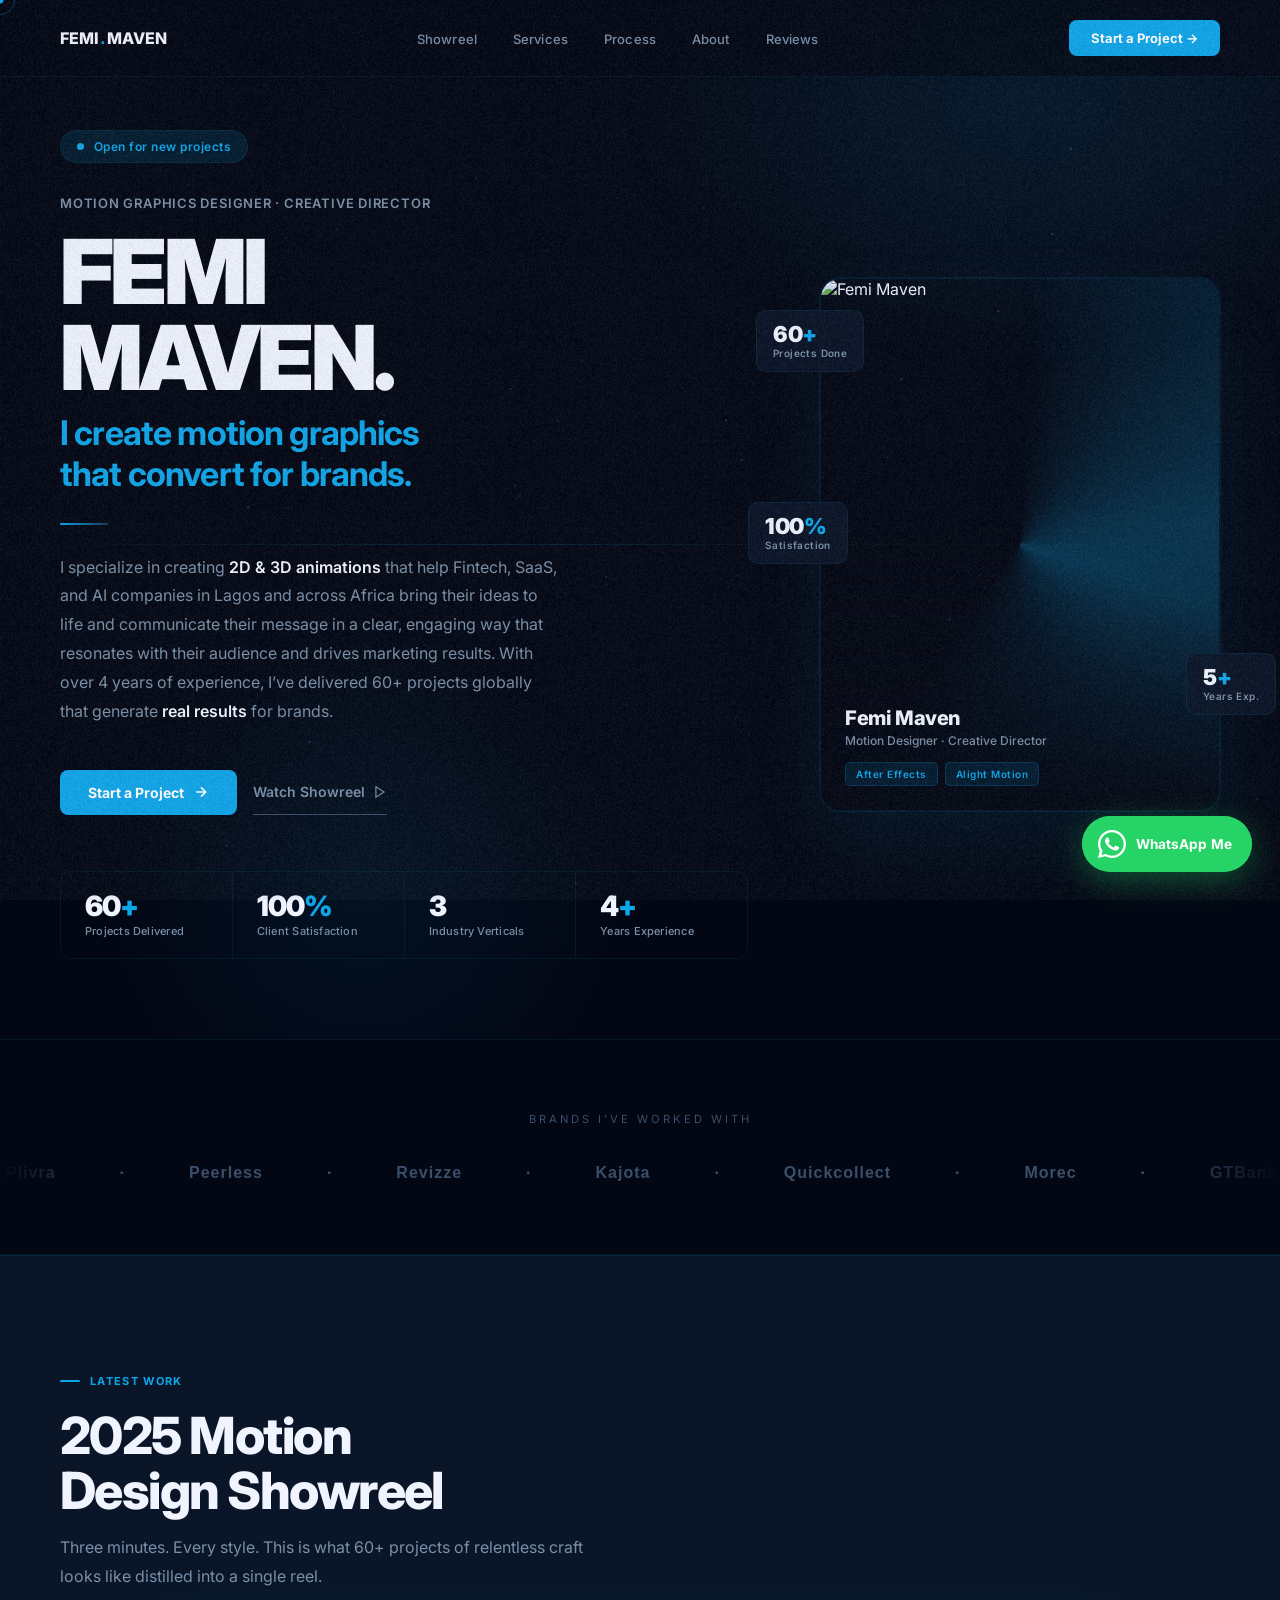
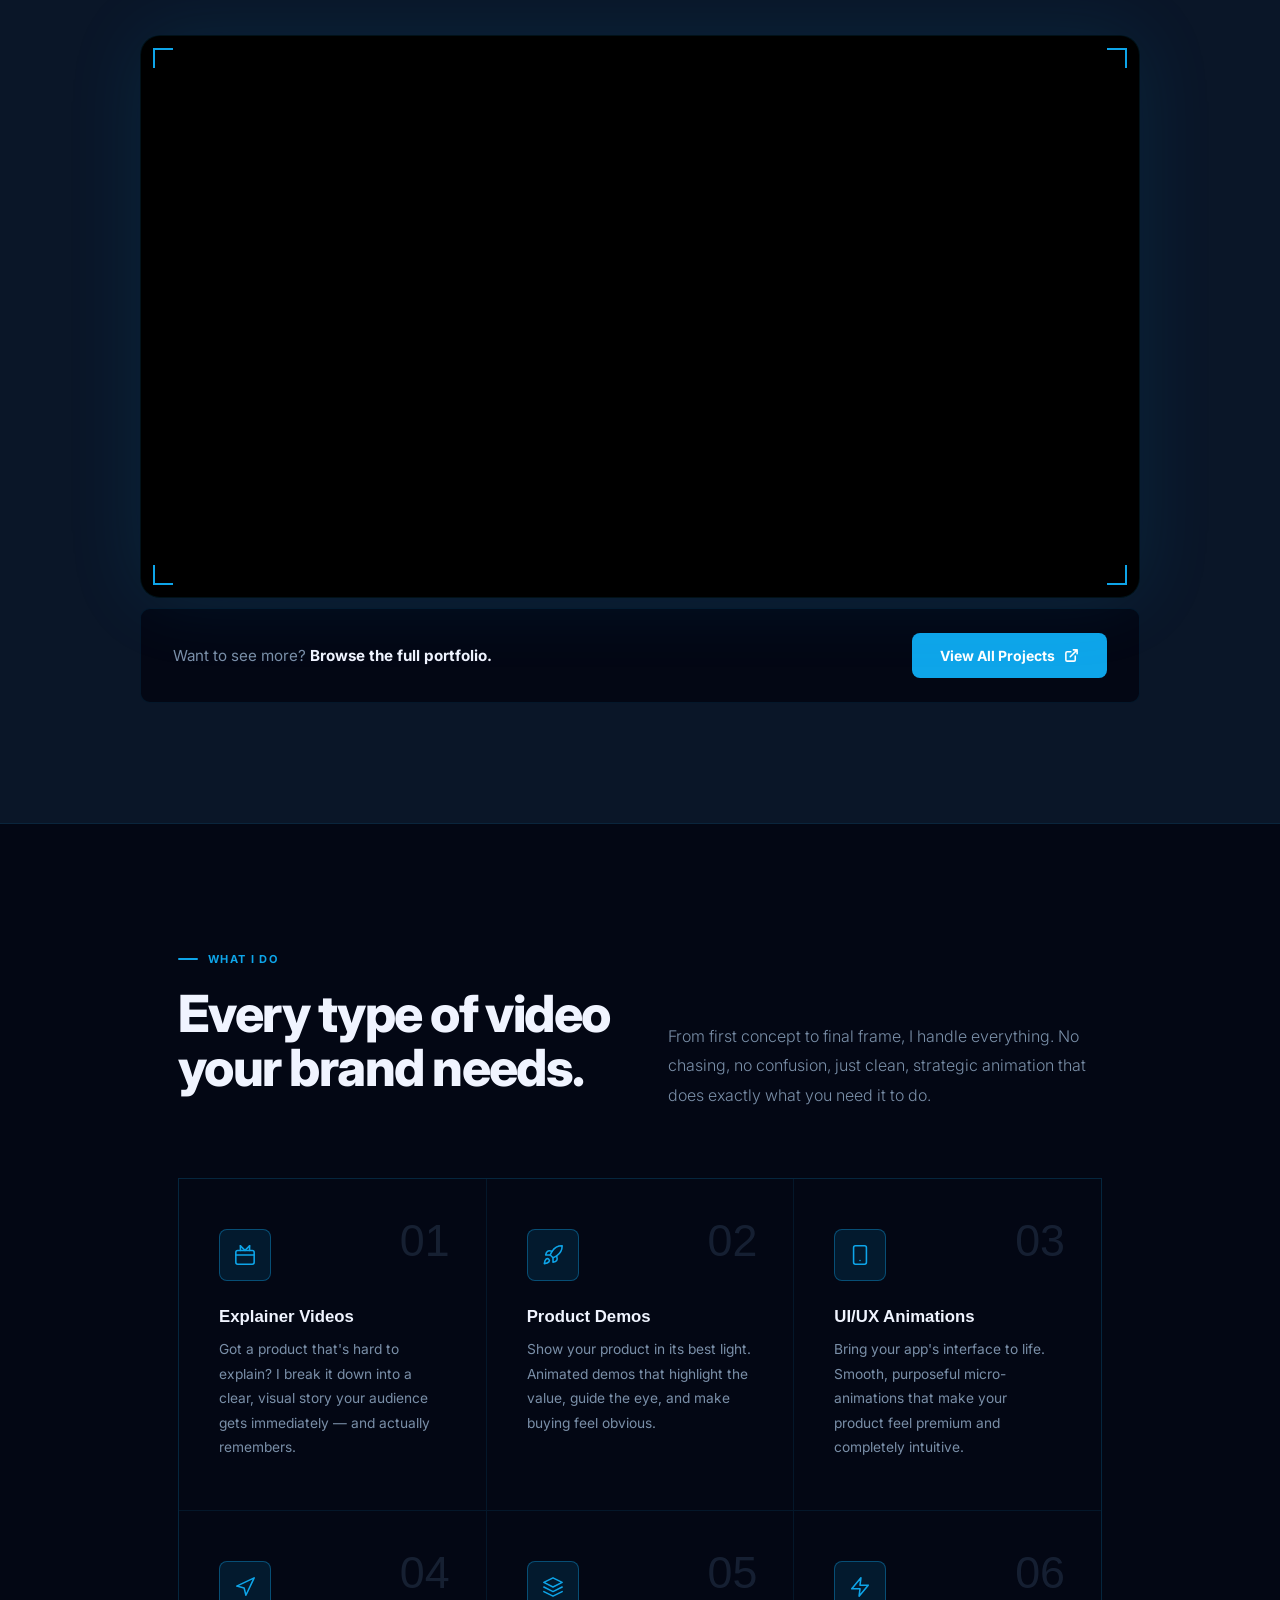
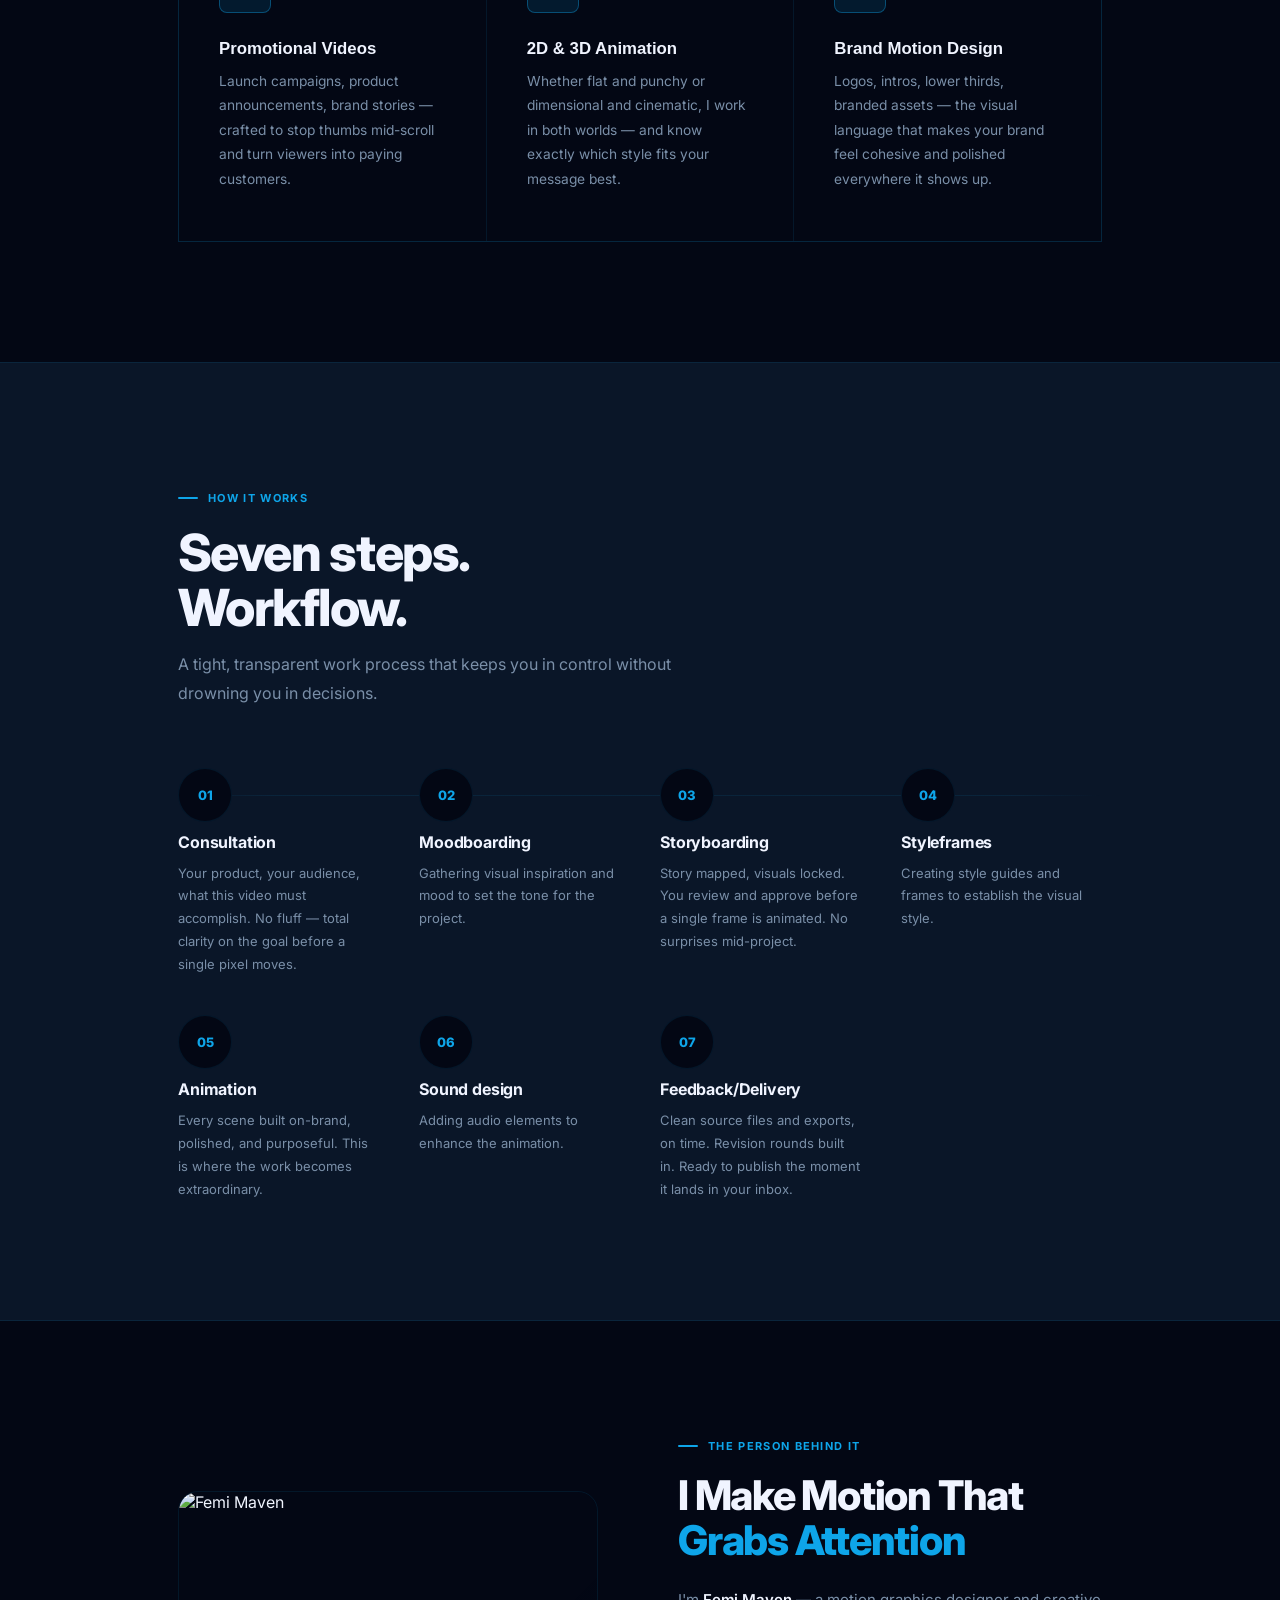
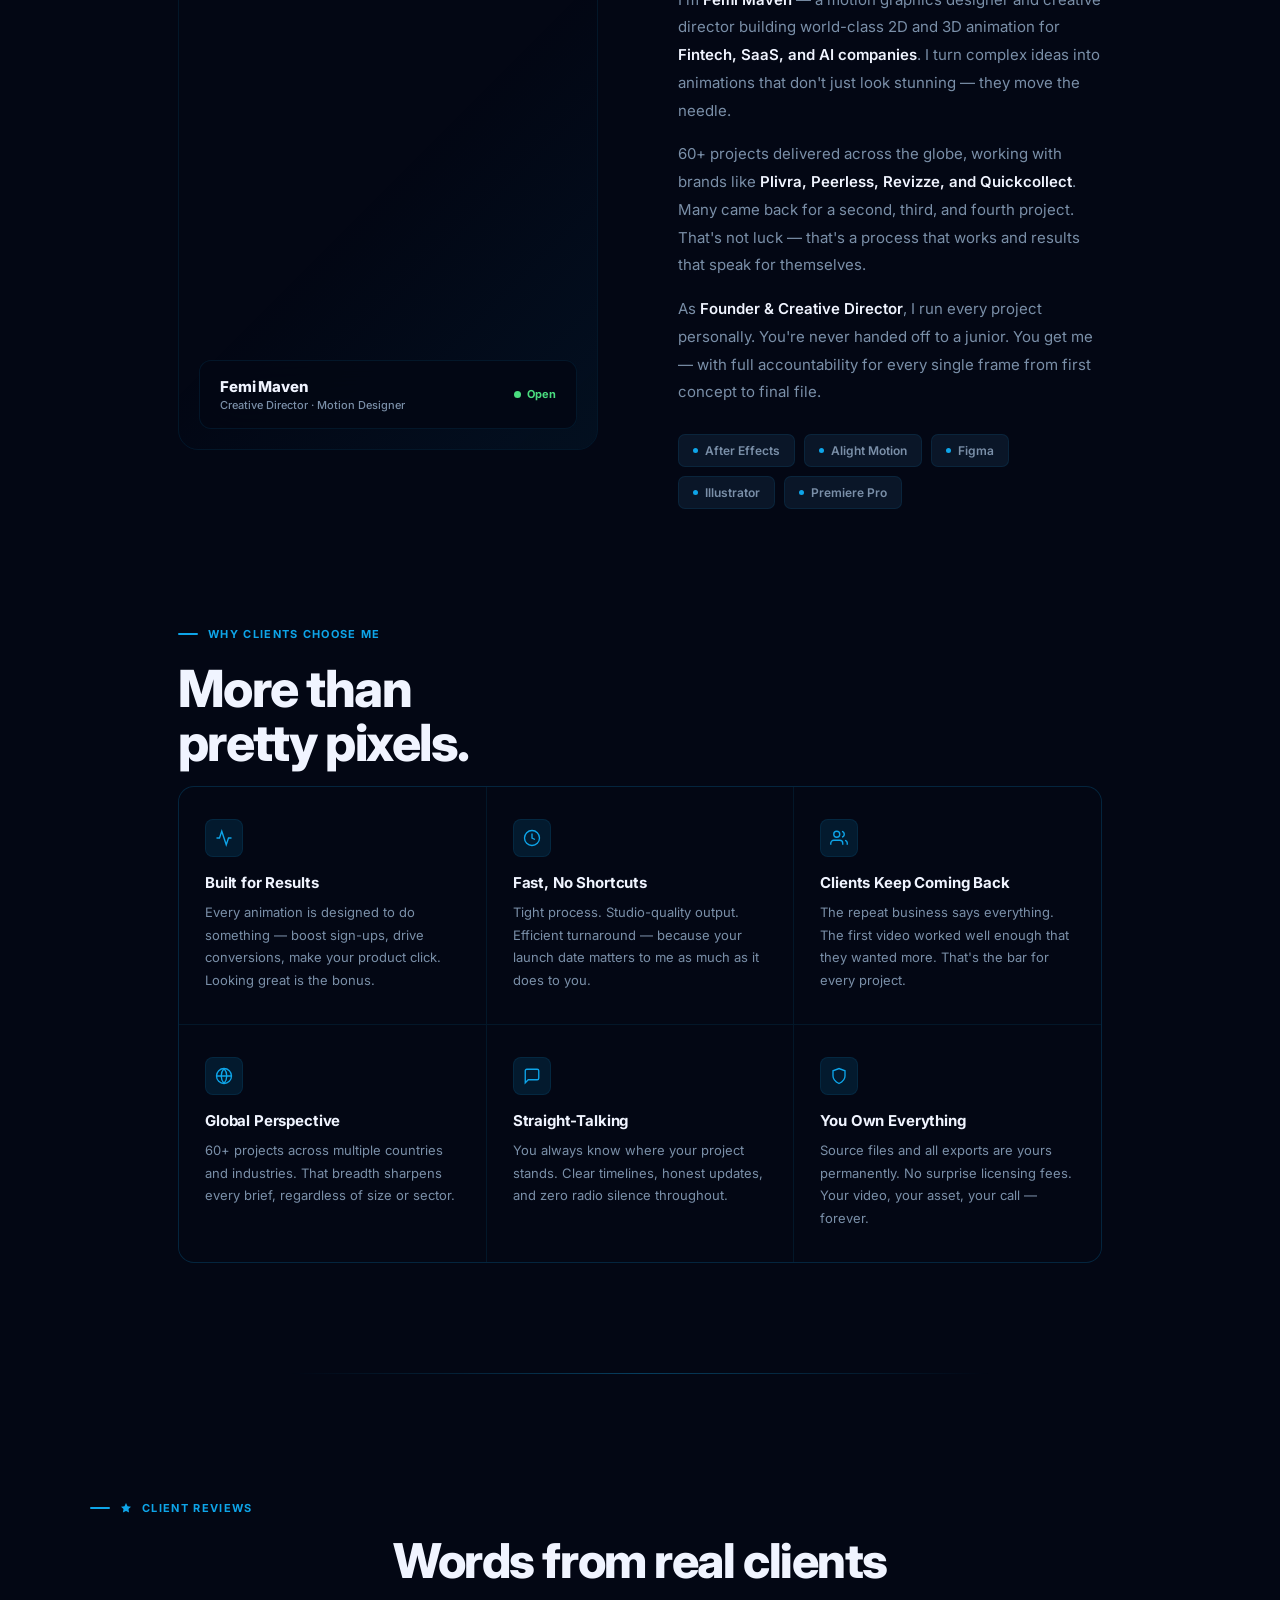
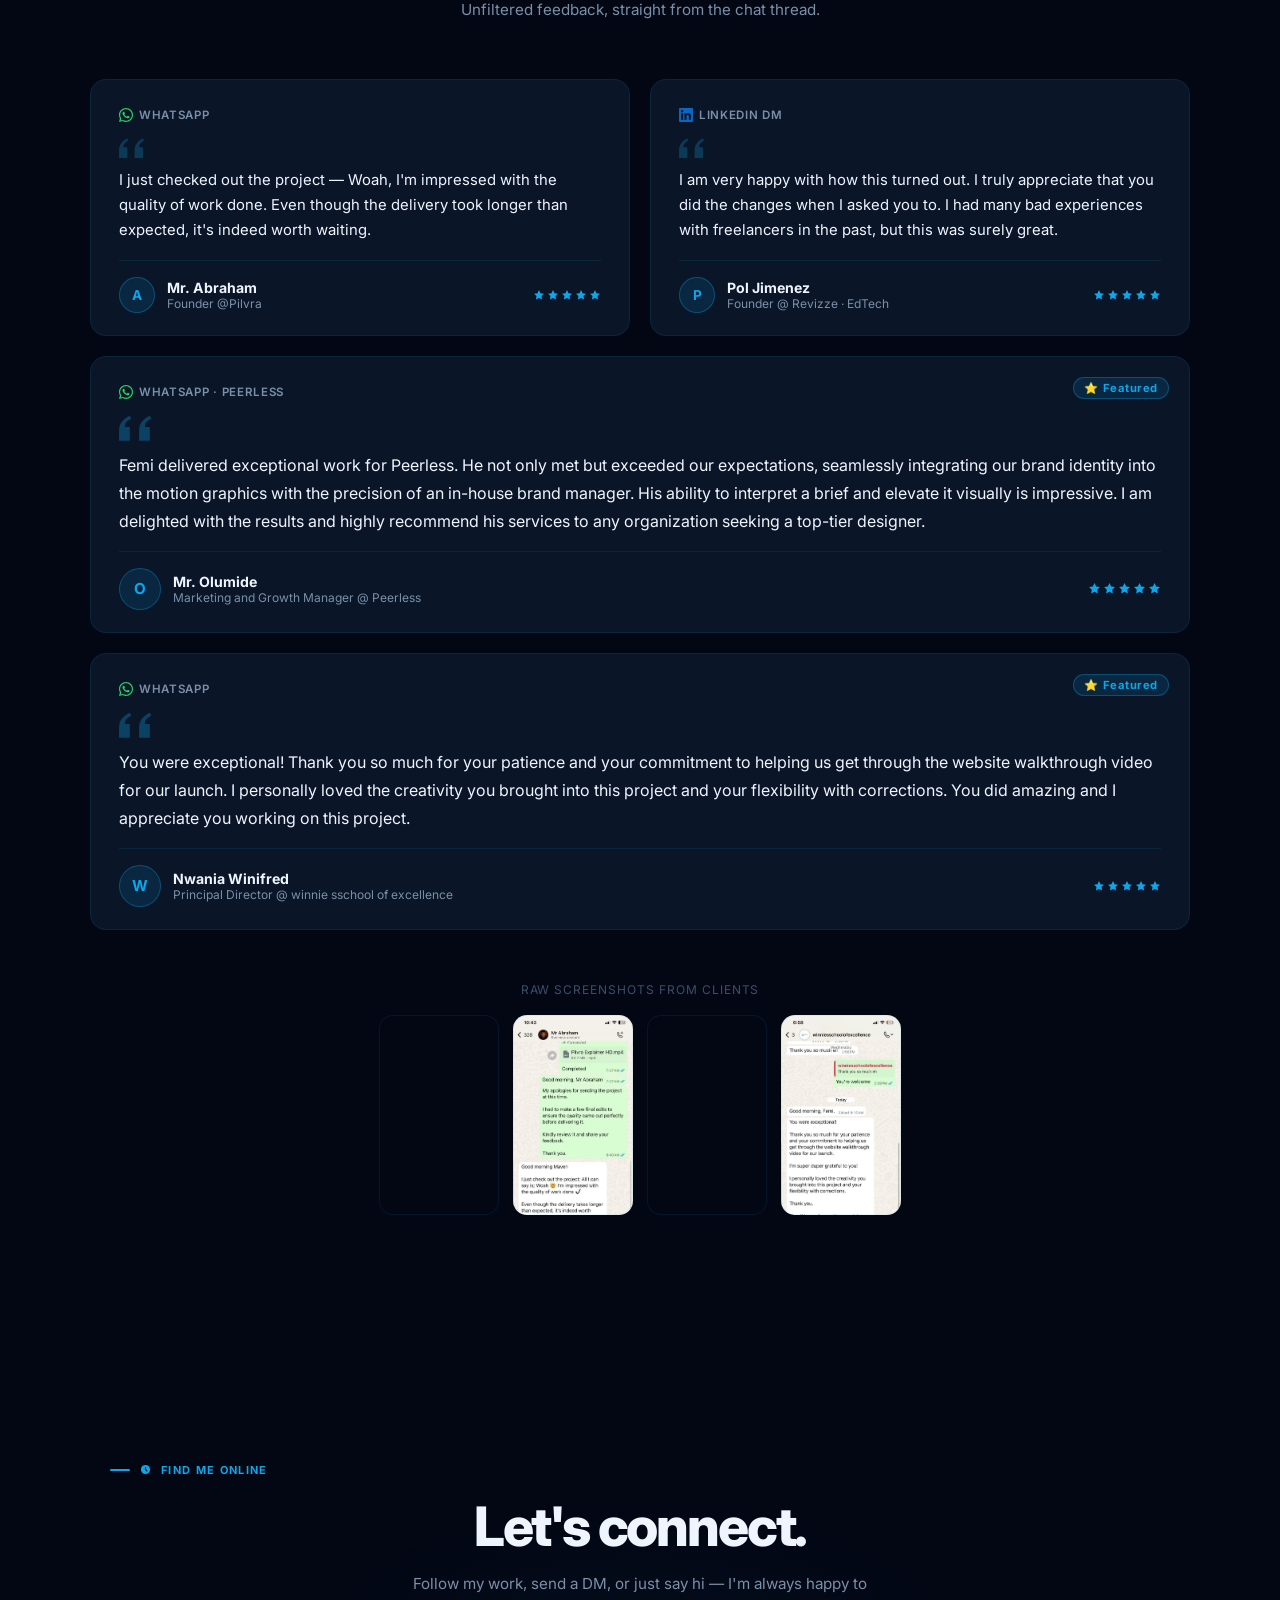
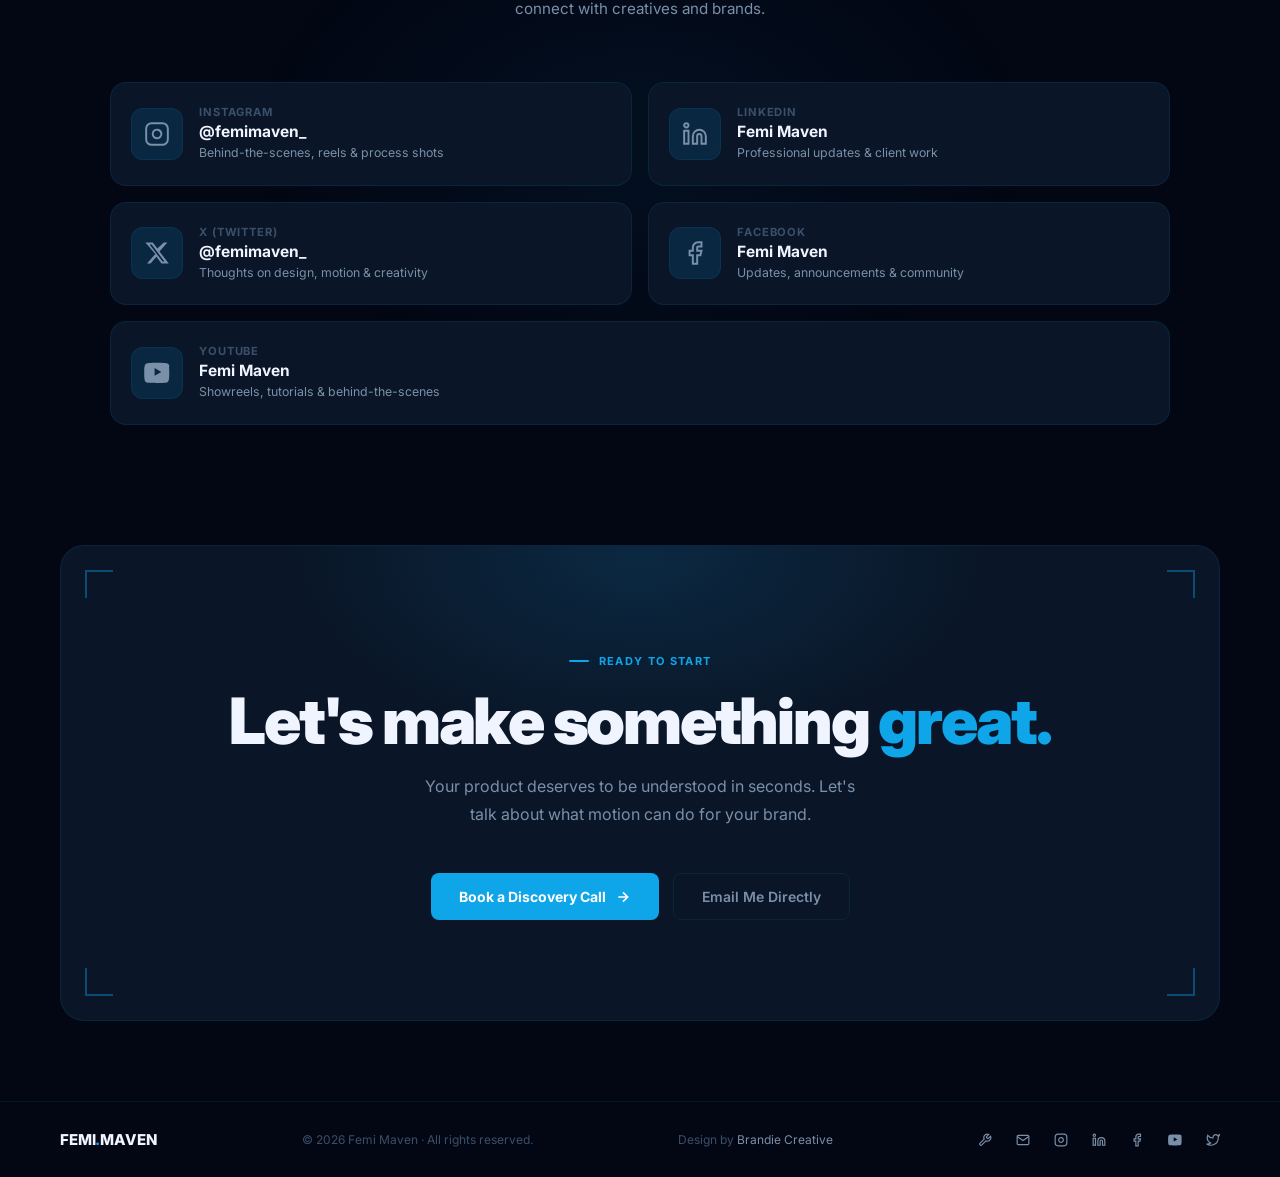
==== commit 0edbc95f: "nav updates 8" ====
--- a/index.html
+++ b/index.html
@@ -183,7 +183,8 @@
 
                 <p class="hero-desc">
                     I specialize in creating <strong>2D &amp; 3D animations</strong> that help Fintech, SaaS, and AI
-                    companies in Lagos and across Africa bring their ideas to life and communicate their message in a clear,
+                    companies in Lagos and across Africa bring their ideas to life and communicate their message in a
+                    clear,
                     engaging way that resonates with their audience and drives marketing results.
 
                     With over 4 years of experience, I’ve delivered 60+ projects globally that generate <strong>real
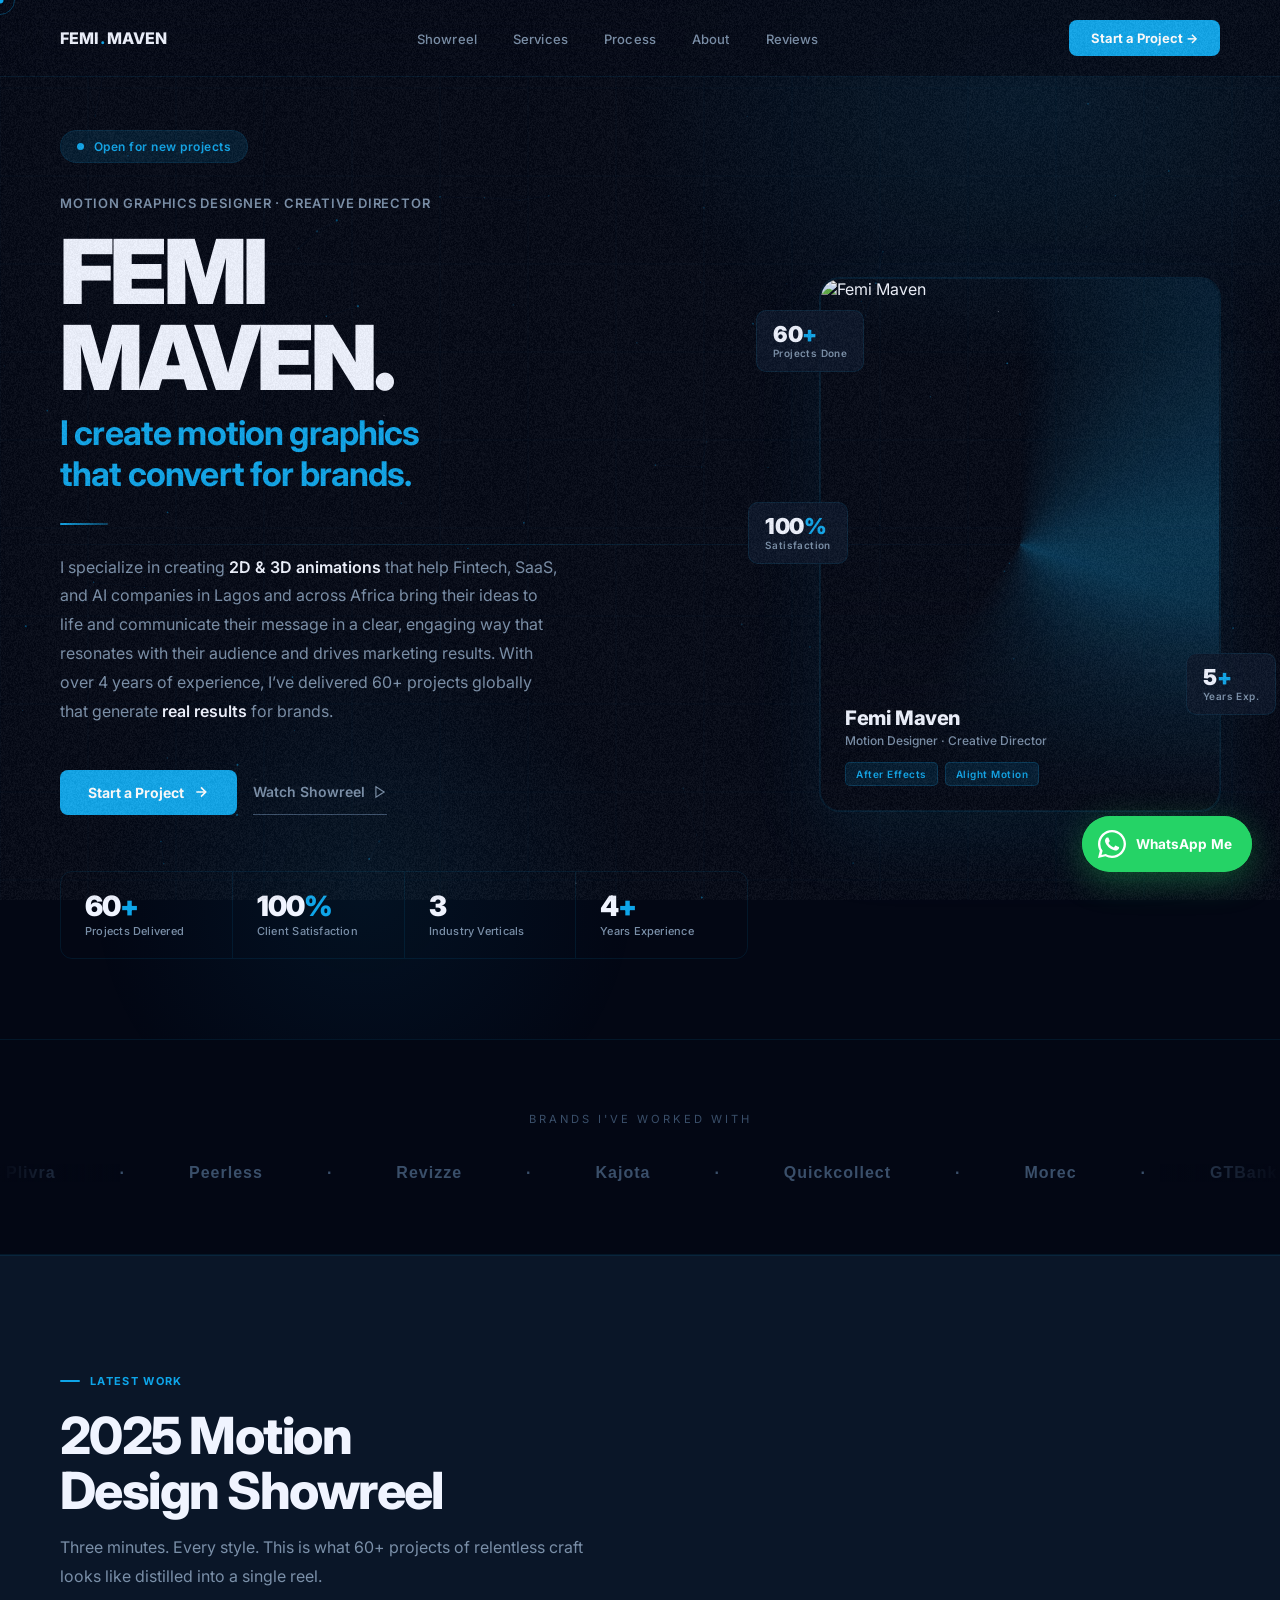
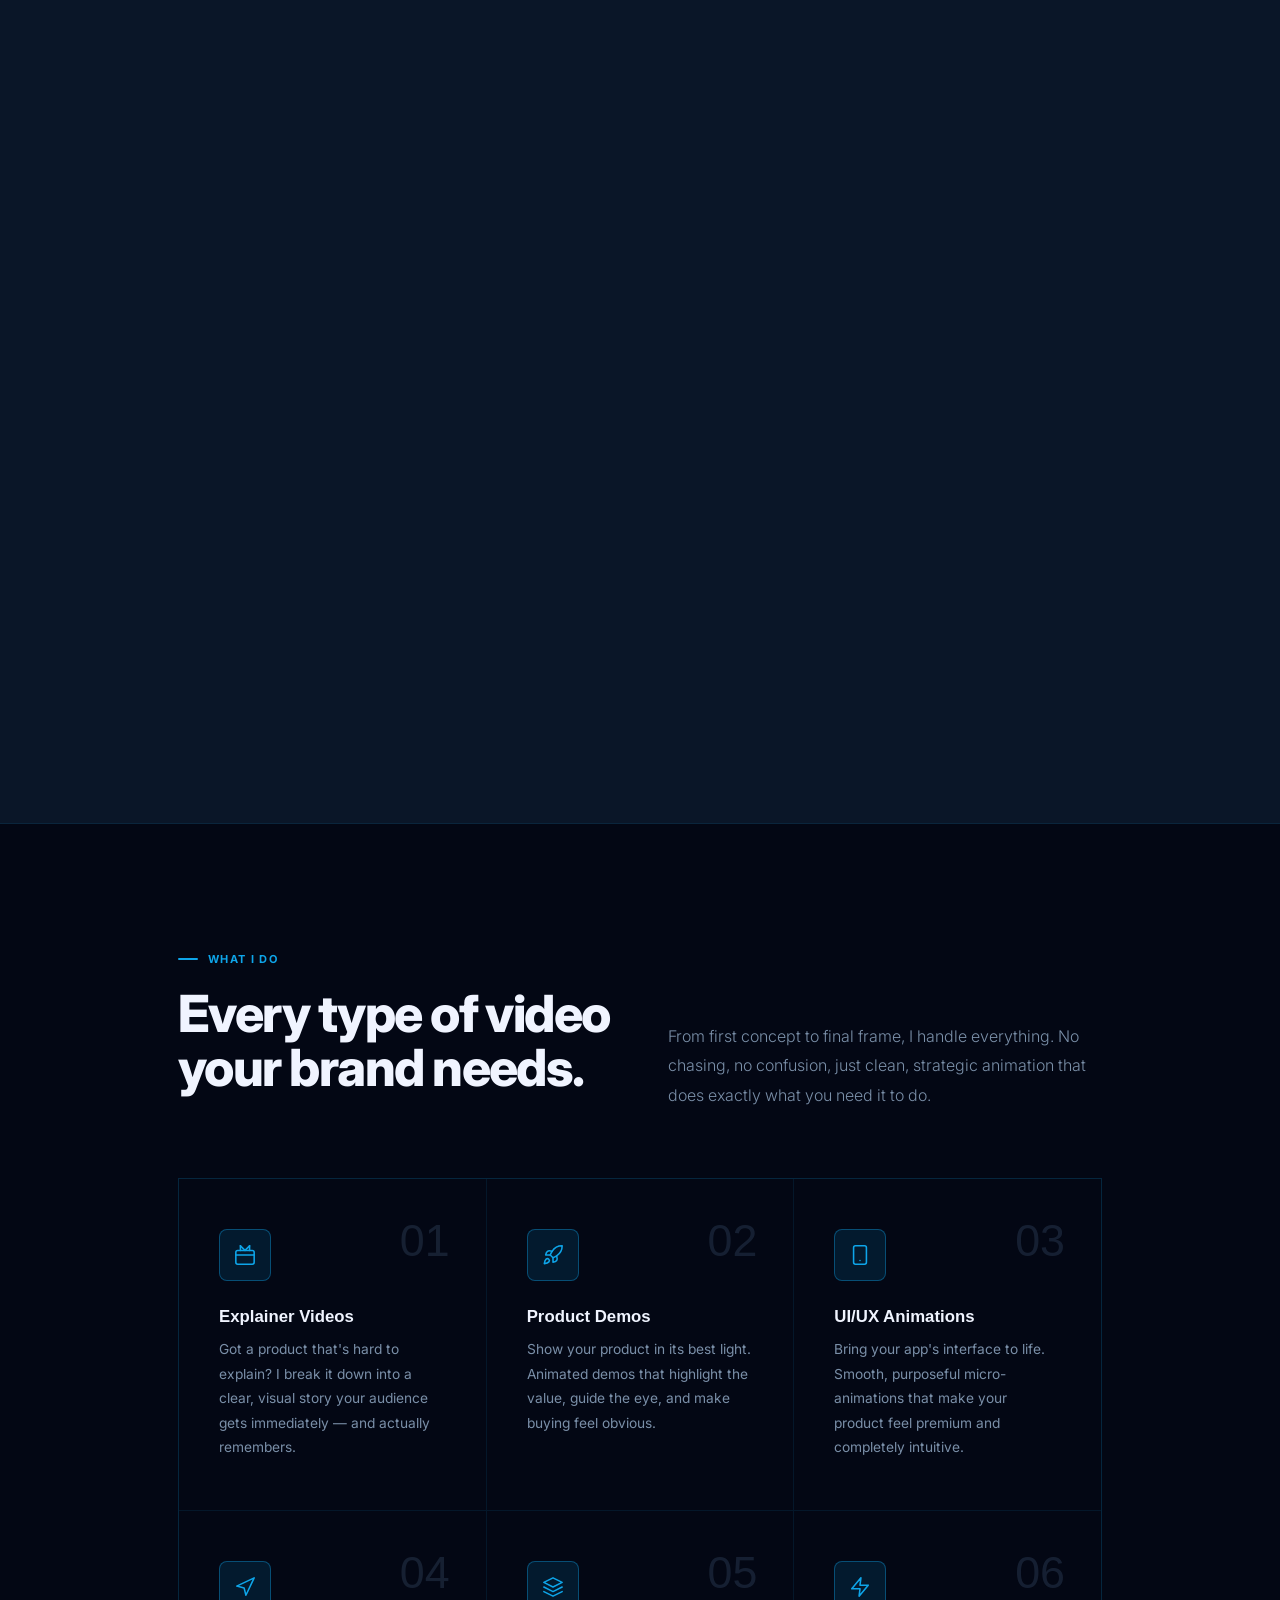
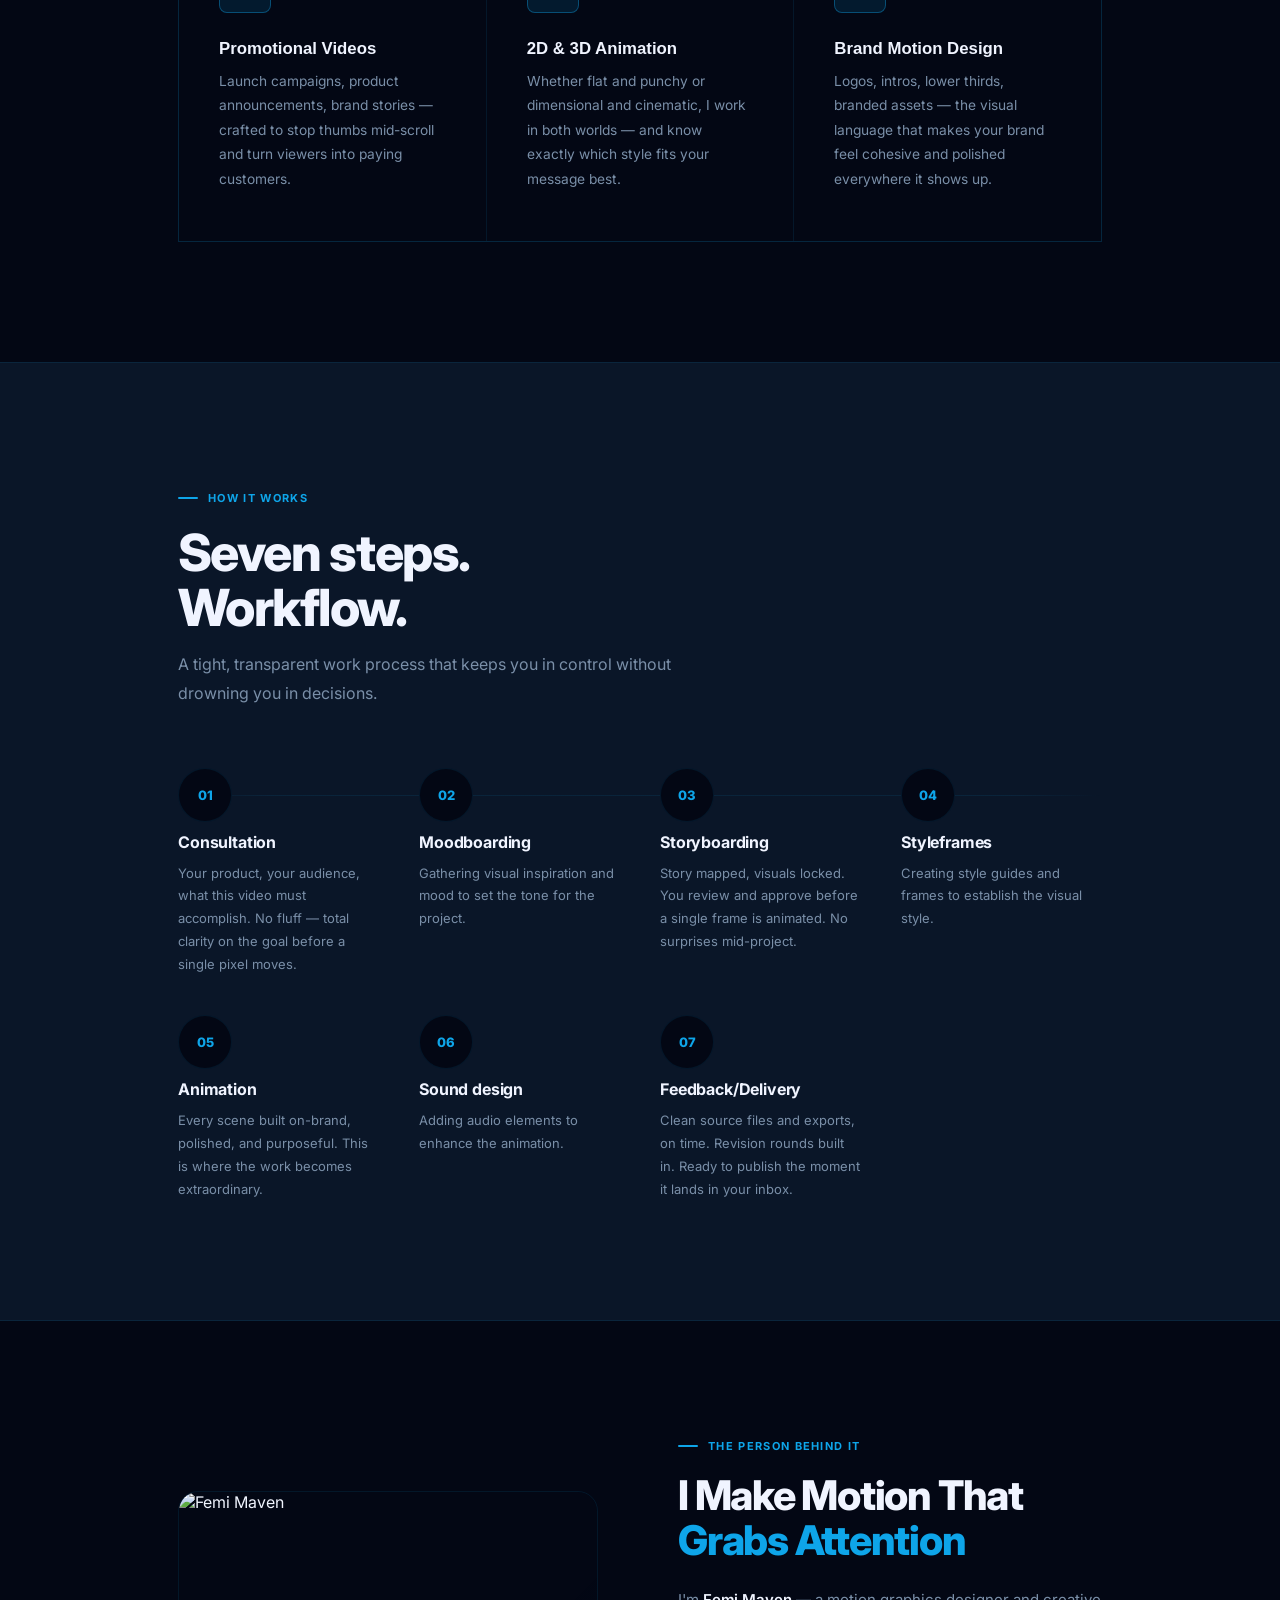
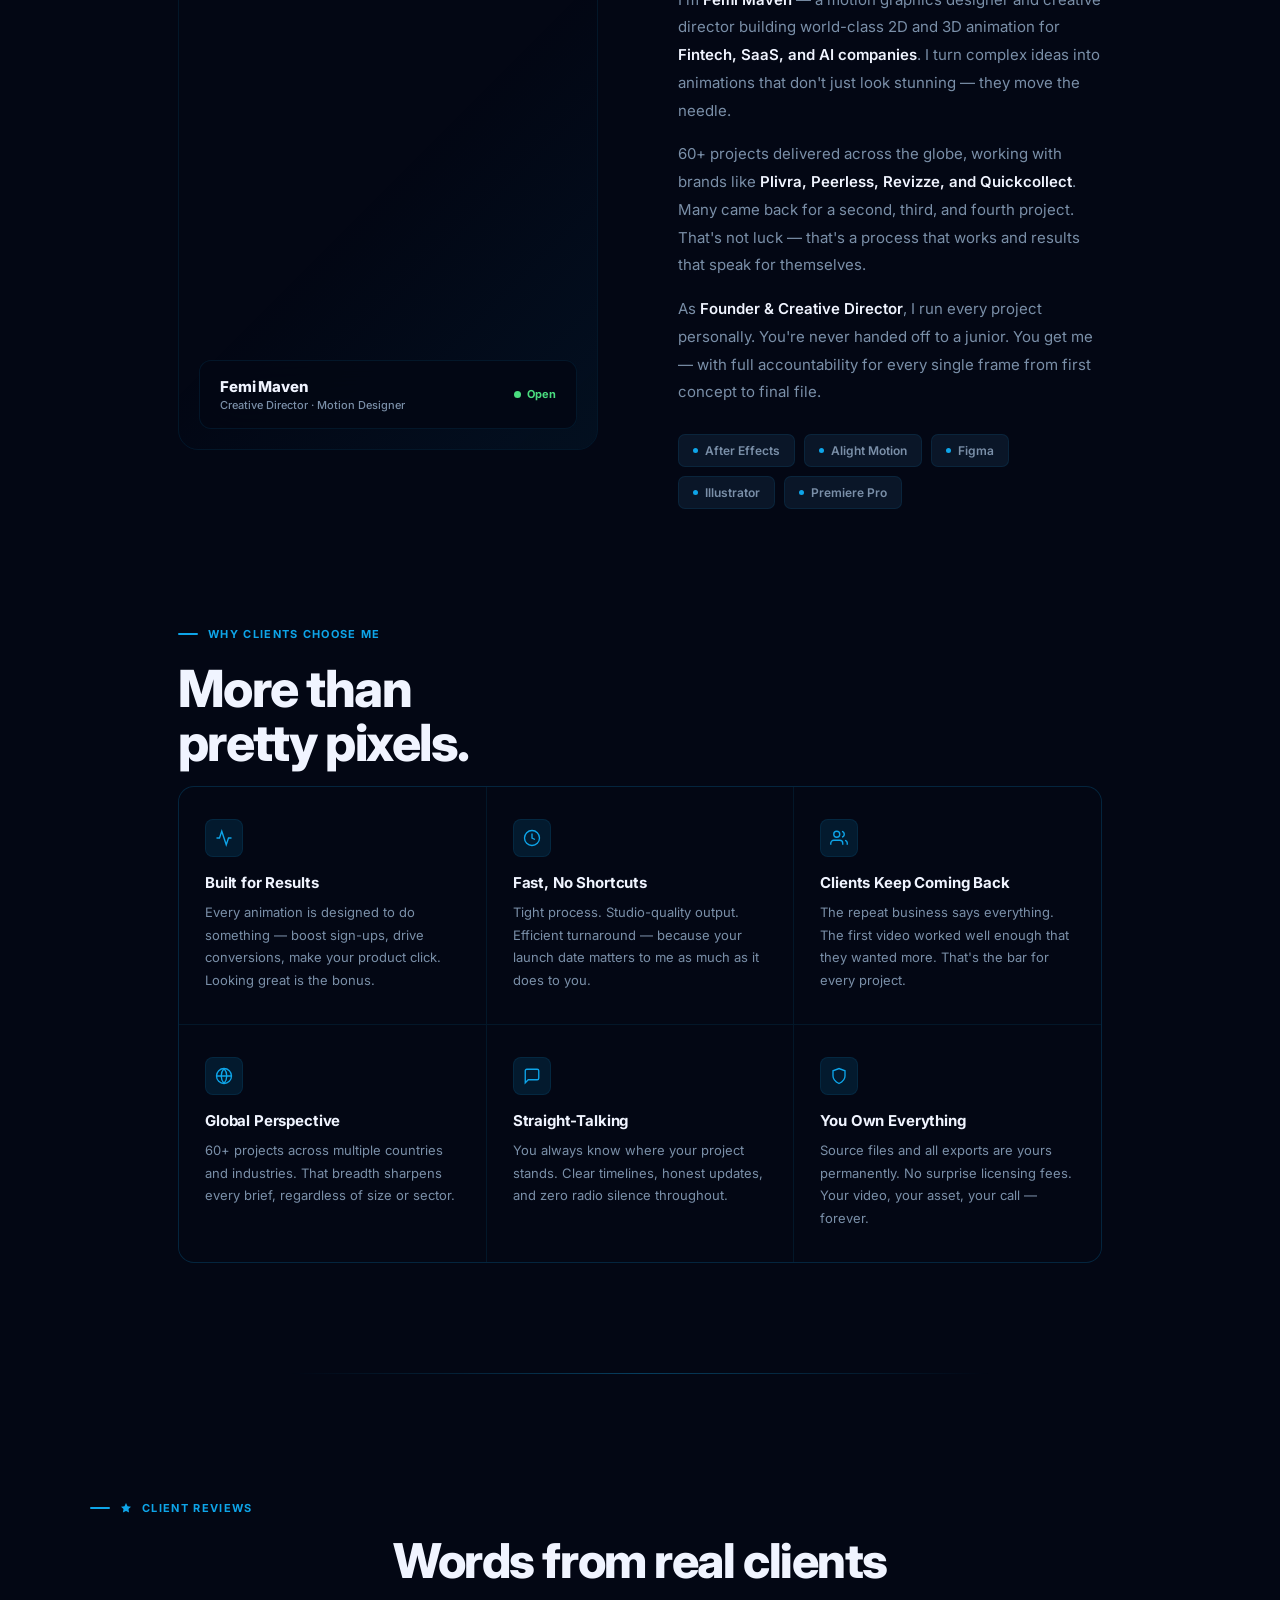
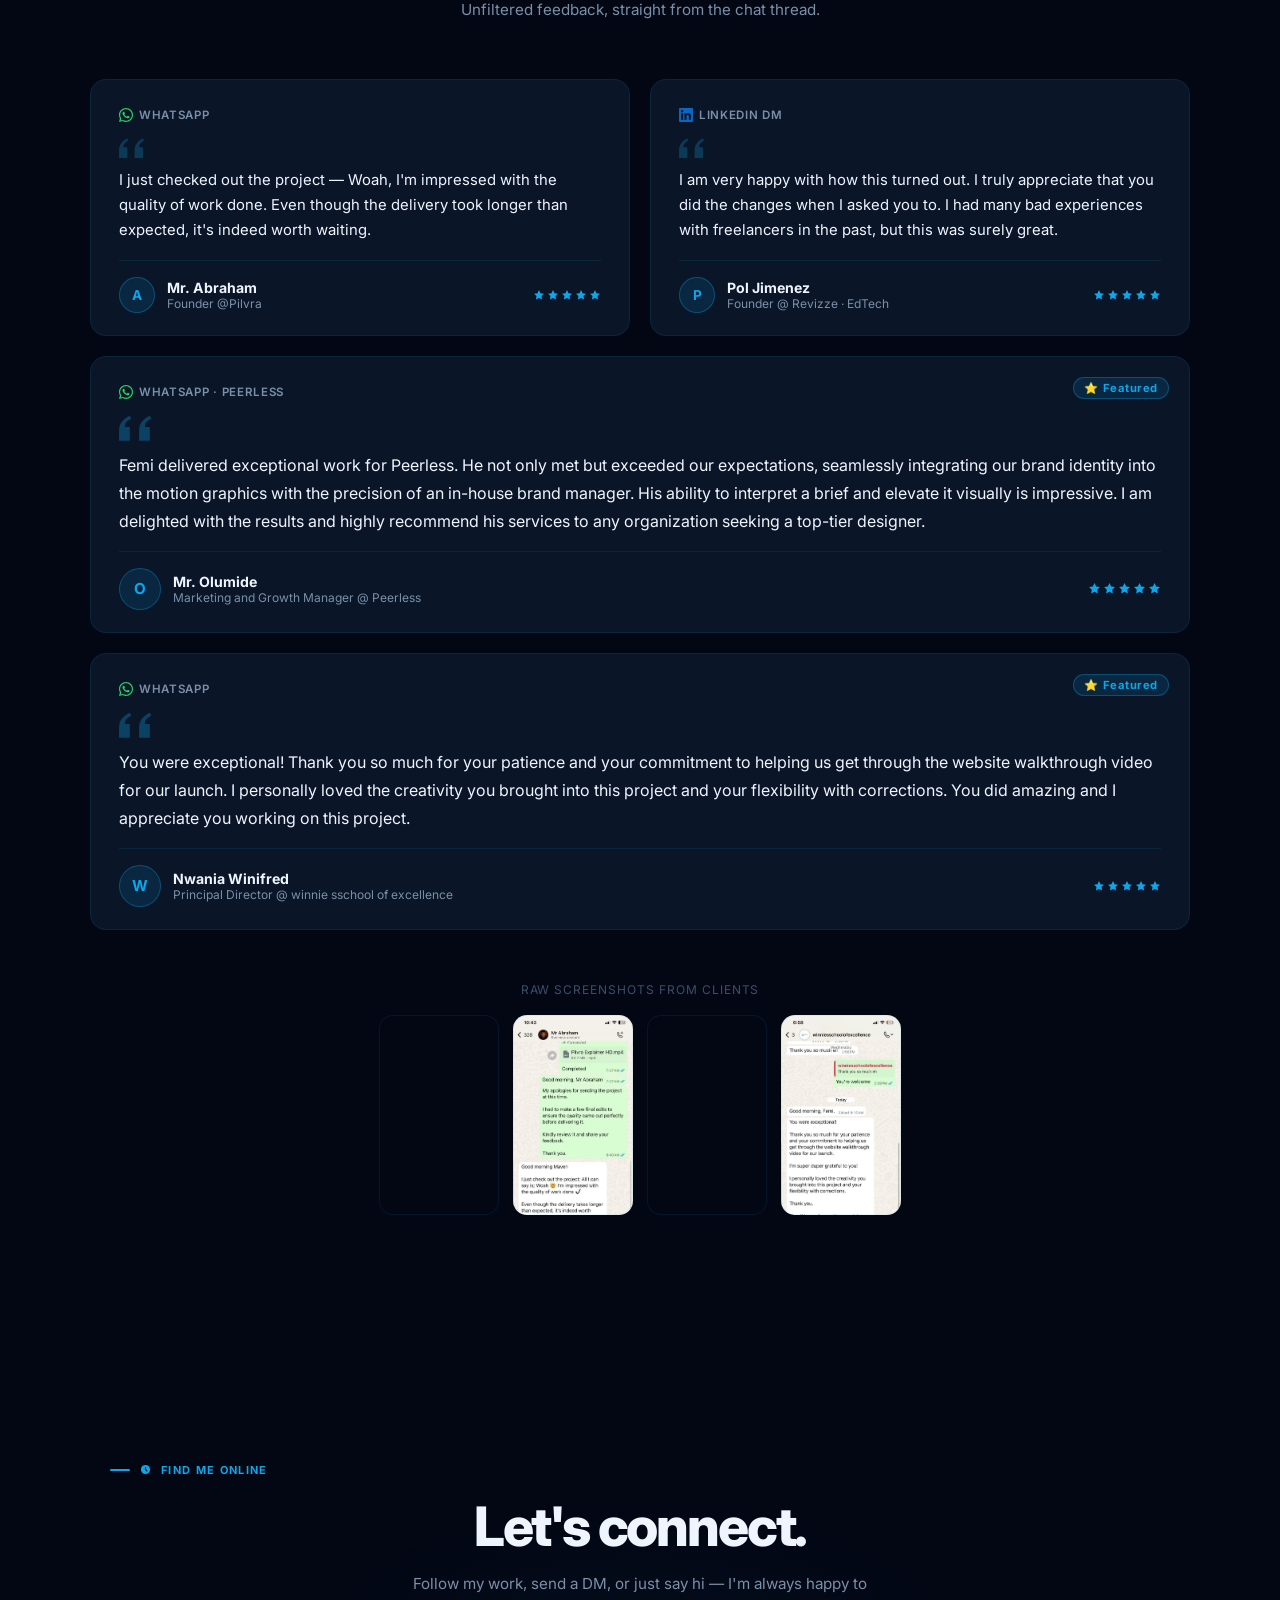
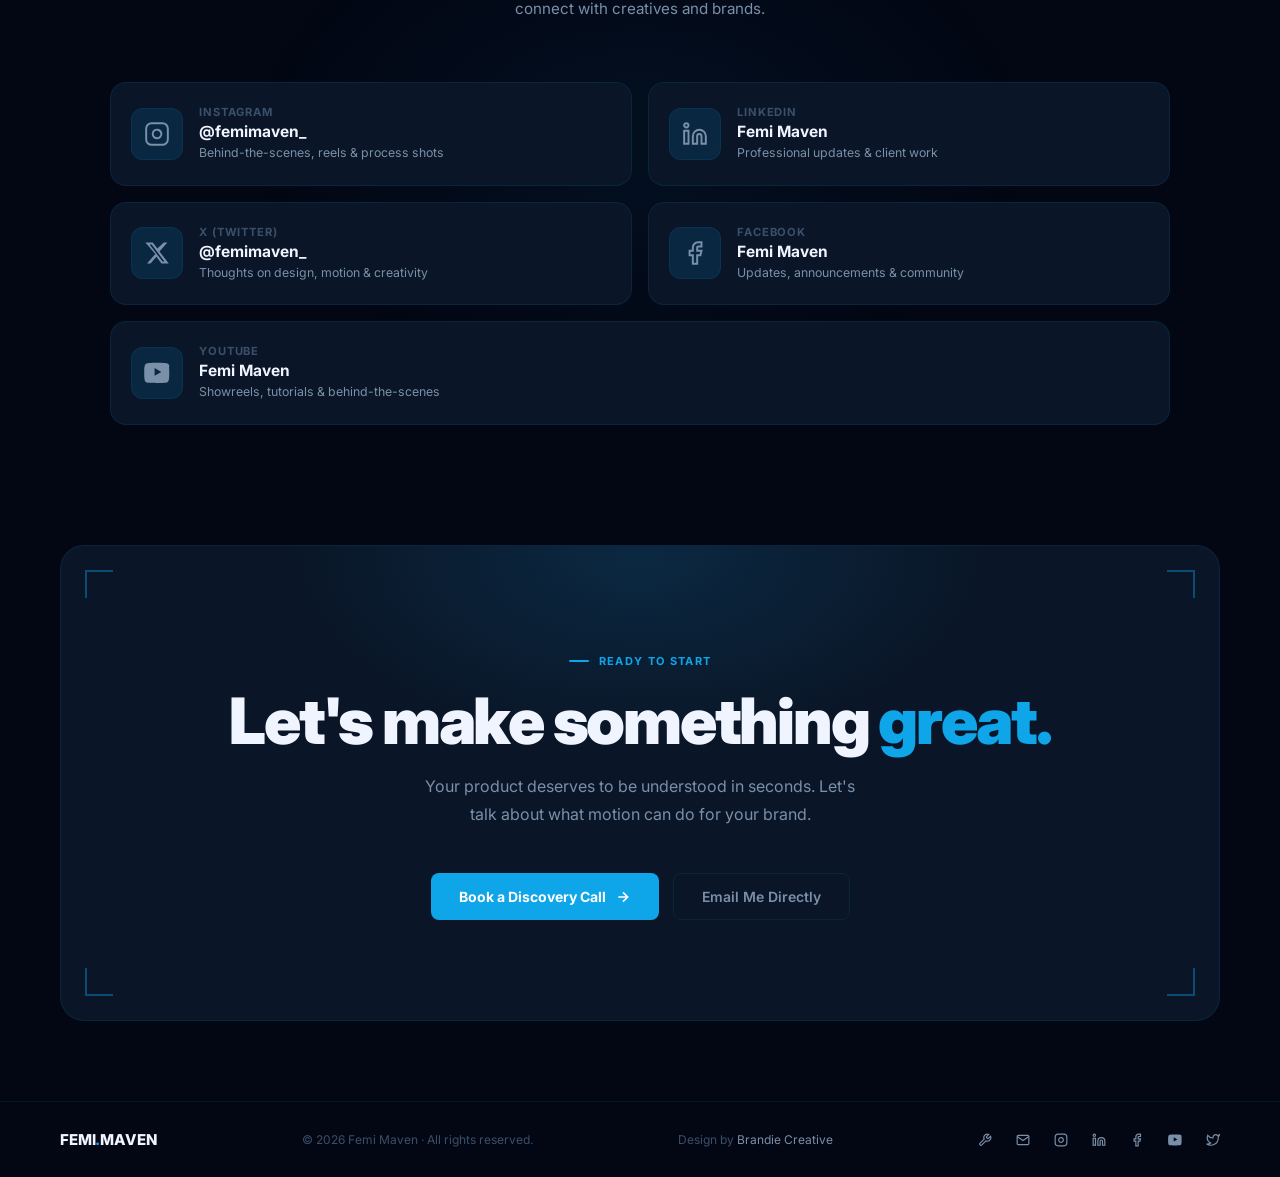
==== commit eb881a9a: "nav updates 9" ====
--- a/index.html
+++ b/index.html
@@ -4,11 +4,11 @@
 <head>
     <meta charset="UTF-8">
     <meta name="viewport" content="width=device-width, initial-scale=1.0">
-    <title>FEMI MAVEN | TOP MOTION GRAPHICS DESIGNER IN LAGOS, NIGERIA & AFRICA | 2D & 3D ANIMATION</title>
+    <title>FEMI MAVEN | Motion Graphics Designer Lagos | 2D & 3D Animation for SaaS, Fintech & AI</title>
     <meta name="description"
-        content="Top Lagos motion graphics designer creating 2D & 3D animation, explainer videos, and brand motion for SaaS, Fintech, and AI companies across Nigeria and Africa.">
+        content="Lagos-based motion graphics designer helping SaaS, Fintech and AI brands with 2D & 3D animation, explainer videos and brand motion across Nigeria and Africa.">
     <meta name="keywords"
-        content="motion graphics designer Lagos, motion graphics designer Nigeria, motion graphics designer Africa, 2D animation, 3D animation, motion graphics for SaaS, motion graphics for Fintech, brand motion design, explainer videos, product demos, UI/UX animation">
+        content="motion graphics designer Lagos, motion graphics designer Nigeria, motion graphics designer Africa, 2D animation, 3D animation, explainer videos, brand motion design, SaaS animation, Fintech animation, AI animation">
     <meta name="author" content="Femi Maven">
     <meta name="robots" content="index, follow">
     <meta name="geo.region" content="NG-LAG">
@@ -26,18 +26,18 @@
     <!-- Open Graph / Facebook -->
     <meta property="og:type" content="website">
     <meta property="og:url" content="https://femimaven.netlify.app/">
-    <meta property="og:title" content="FEMI MAVEN | MOTION GRAPHICS DESIGNER IN LAGOS, NIGERIA">
+    <meta property="og:title" content="FEMI MAVEN | Motion Graphics Designer Lagos">
     <meta property="og:description"
-        content="Top Lagos motion graphics designer creating 2D & 3D animation, explainer videos, and brand motion for SaaS, Fintech, and AI companies across Nigeria and Africa.">
+        content="Lagos-based motion graphics designer helping SaaS, Fintech and AI brands with 2D & 3D animation, explainer videos and brand motion across Nigeria and Africa.">
     <meta property="og:site_name" content="Femi Maven">
     <meta property="og:image" content="https://femimaven.netlify.app/IMG_4387.PNG">
 
     <!-- Twitter -->
     <meta property="twitter:card" content="summary_large_image">
     <meta property="twitter:url" content="https://femimaven.netlify.app/">
-    <meta property="twitter:title" content="FEMI MAVEN | MOTION GRAPHICS DESIGNER IN LAGOS, NIGERIA">
+    <meta property="twitter:title" content="FEMI MAVEN | Motion Graphics Designer Lagos">
     <meta property="twitter:description"
-        content="Top Lagos motion graphics designer creating 2D & 3D animation, explainer videos, and brand motion for SaaS, Fintech, and AI companies across Nigeria and Africa.">
+        content="Lagos-based motion graphics designer helping SaaS, Fintech and AI brands with 2D & 3D animation, explainer videos and brand motion across Nigeria and Africa.">
     <meta property="twitter:image" content="https://femimaven.netlify.app/IMG_4387.PNG">
     <meta property="twitter:site" content="@femimaven_">
 
@@ -83,17 +83,18 @@
     <script type="application/ld+json">
     {
       "@context": "https://schema.org",
-      "@type": "ProfessionalService",
+      "@type": "LocalBusiness",
       "name": "Femi Maven",
       "url": "https://femimaven.netlify.app/",
       "logo": "https://femimaven.netlify.app/IMG_4387.PNG",
       "image": "https://femimaven.netlify.app/IMG_4387.PNG",
-      "description": "A Lagos-based motion graphics service creating 2D & 3D animation, explainer videos and brand motion for SaaS, Fintech and AI companies across Nigeria and Africa.",
+      "description": "A Lagos-based motion graphics business creating 2D & 3D animation, explainer videos, and brand motion for SaaS, Fintech, and AI companies across Nigeria and Africa.",
       "address": {
         "@type": "PostalAddress",
         "addressLocality": "Lagos",
         "addressCountry": "NG"
       },
+      "telephone": "+2349048802994",
       "areaServed": ["Nigeria", "Africa"],
       "sameAs": [
         "https://mainstack.com/femi_maven",
@@ -107,6 +108,7 @@
         "@type": "ContactPoint",
         "contactType": "Customer Service",
         "email": "femimaven@gmail.com",
+        "telephone": "+2349048802994",
         "areaServed": "NG",
         "availableLanguage": ["English"]
       }]
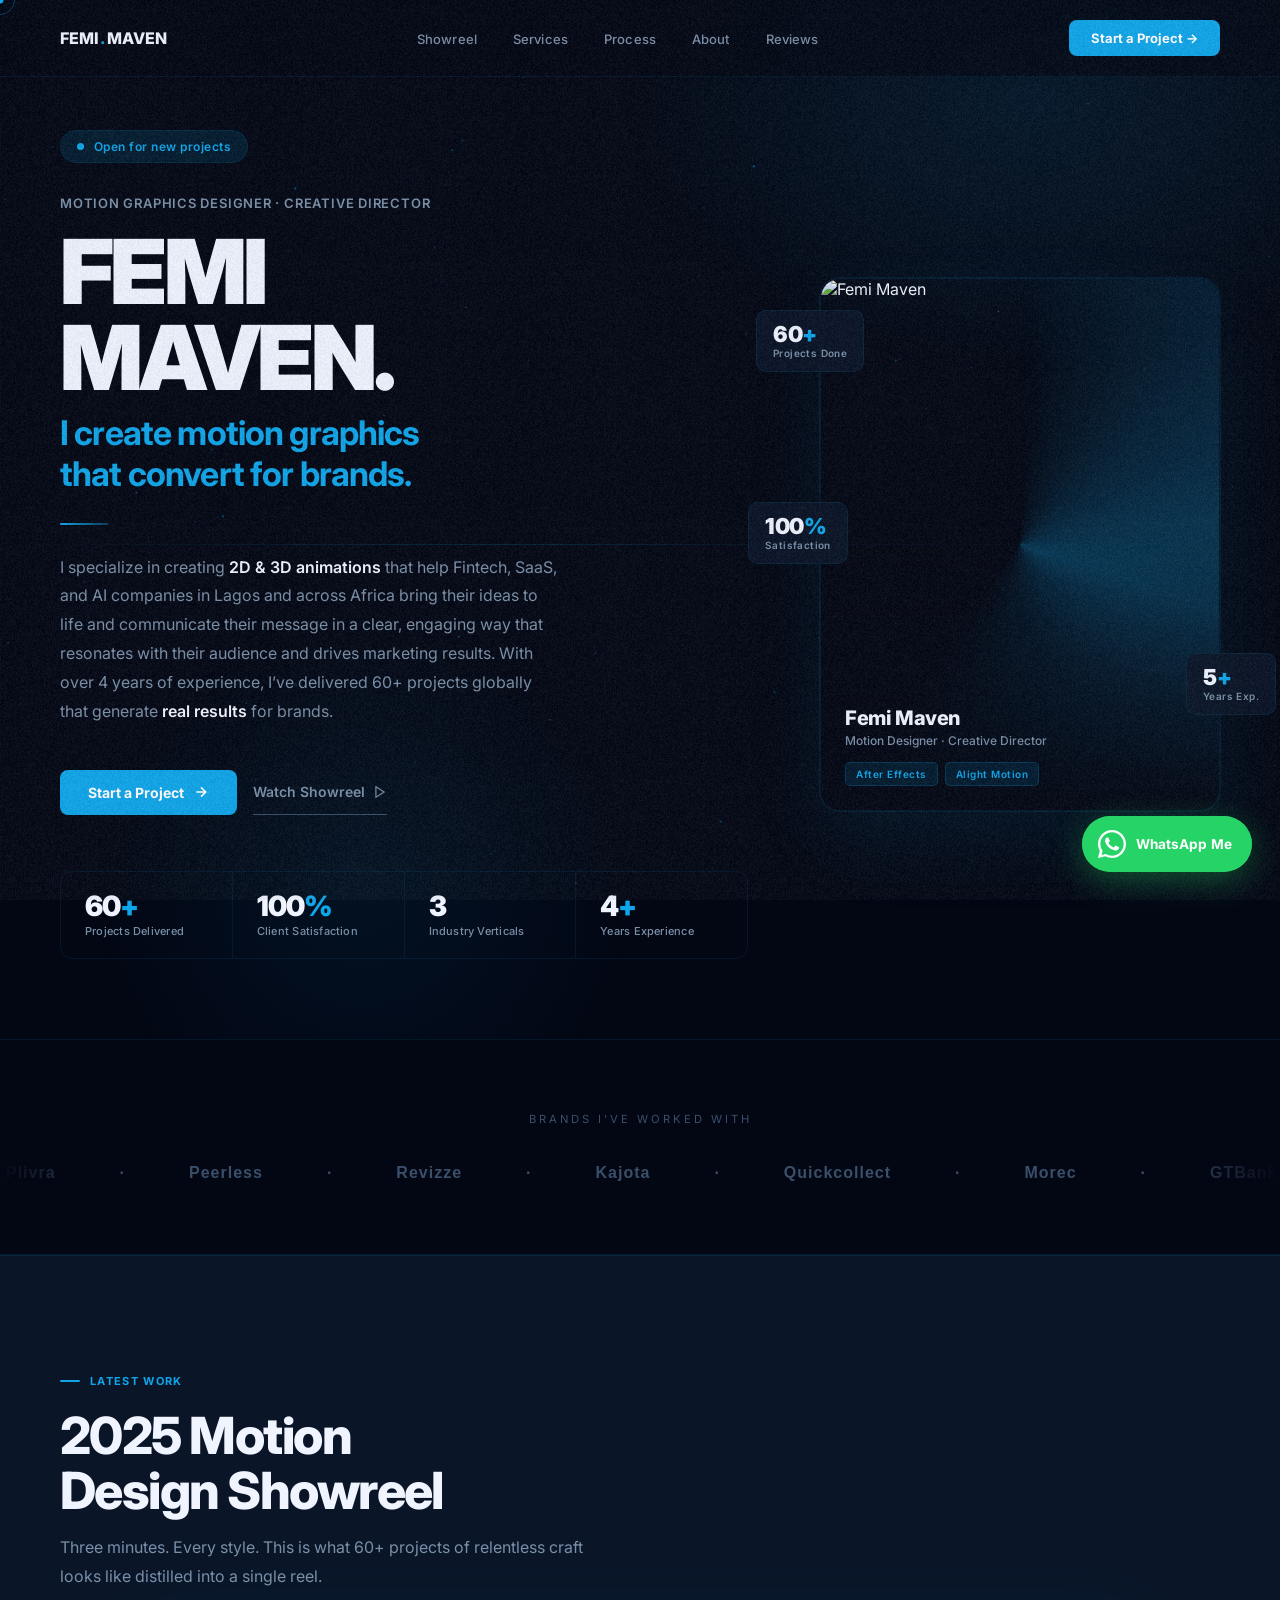
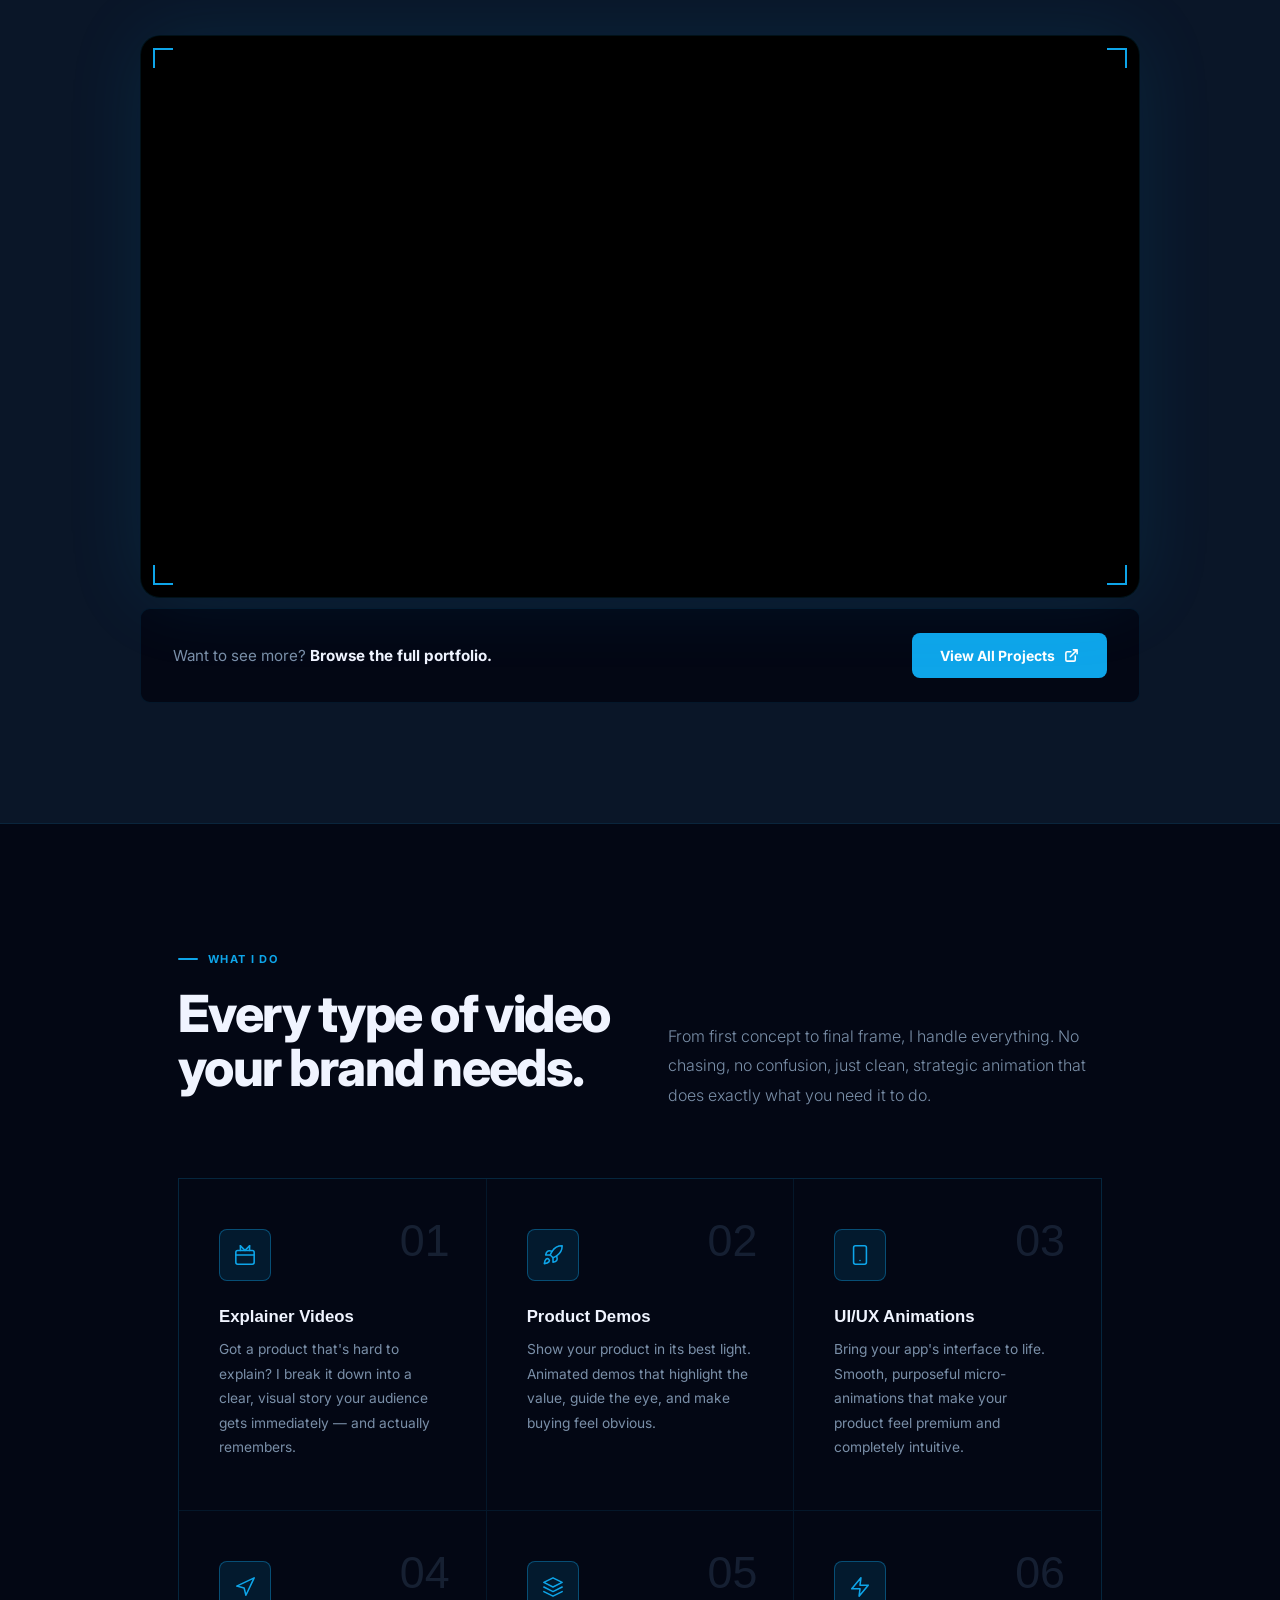
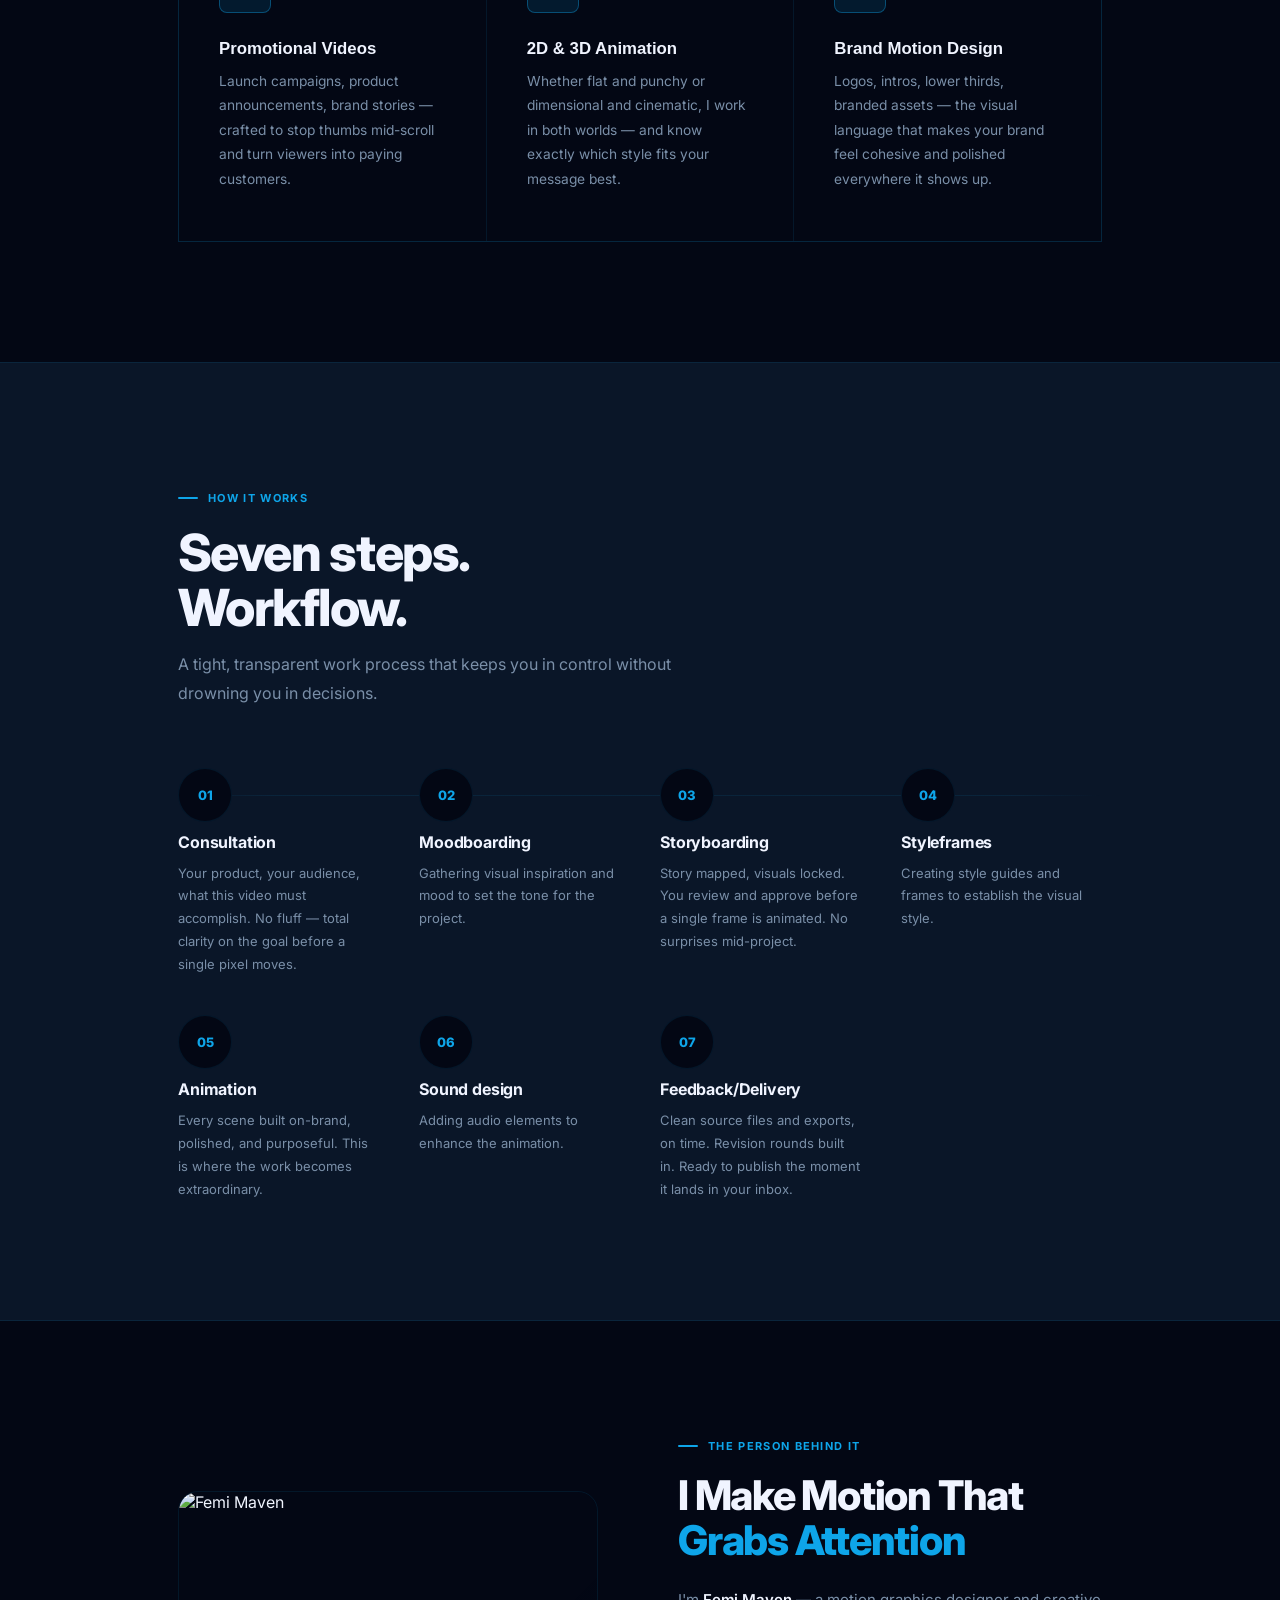
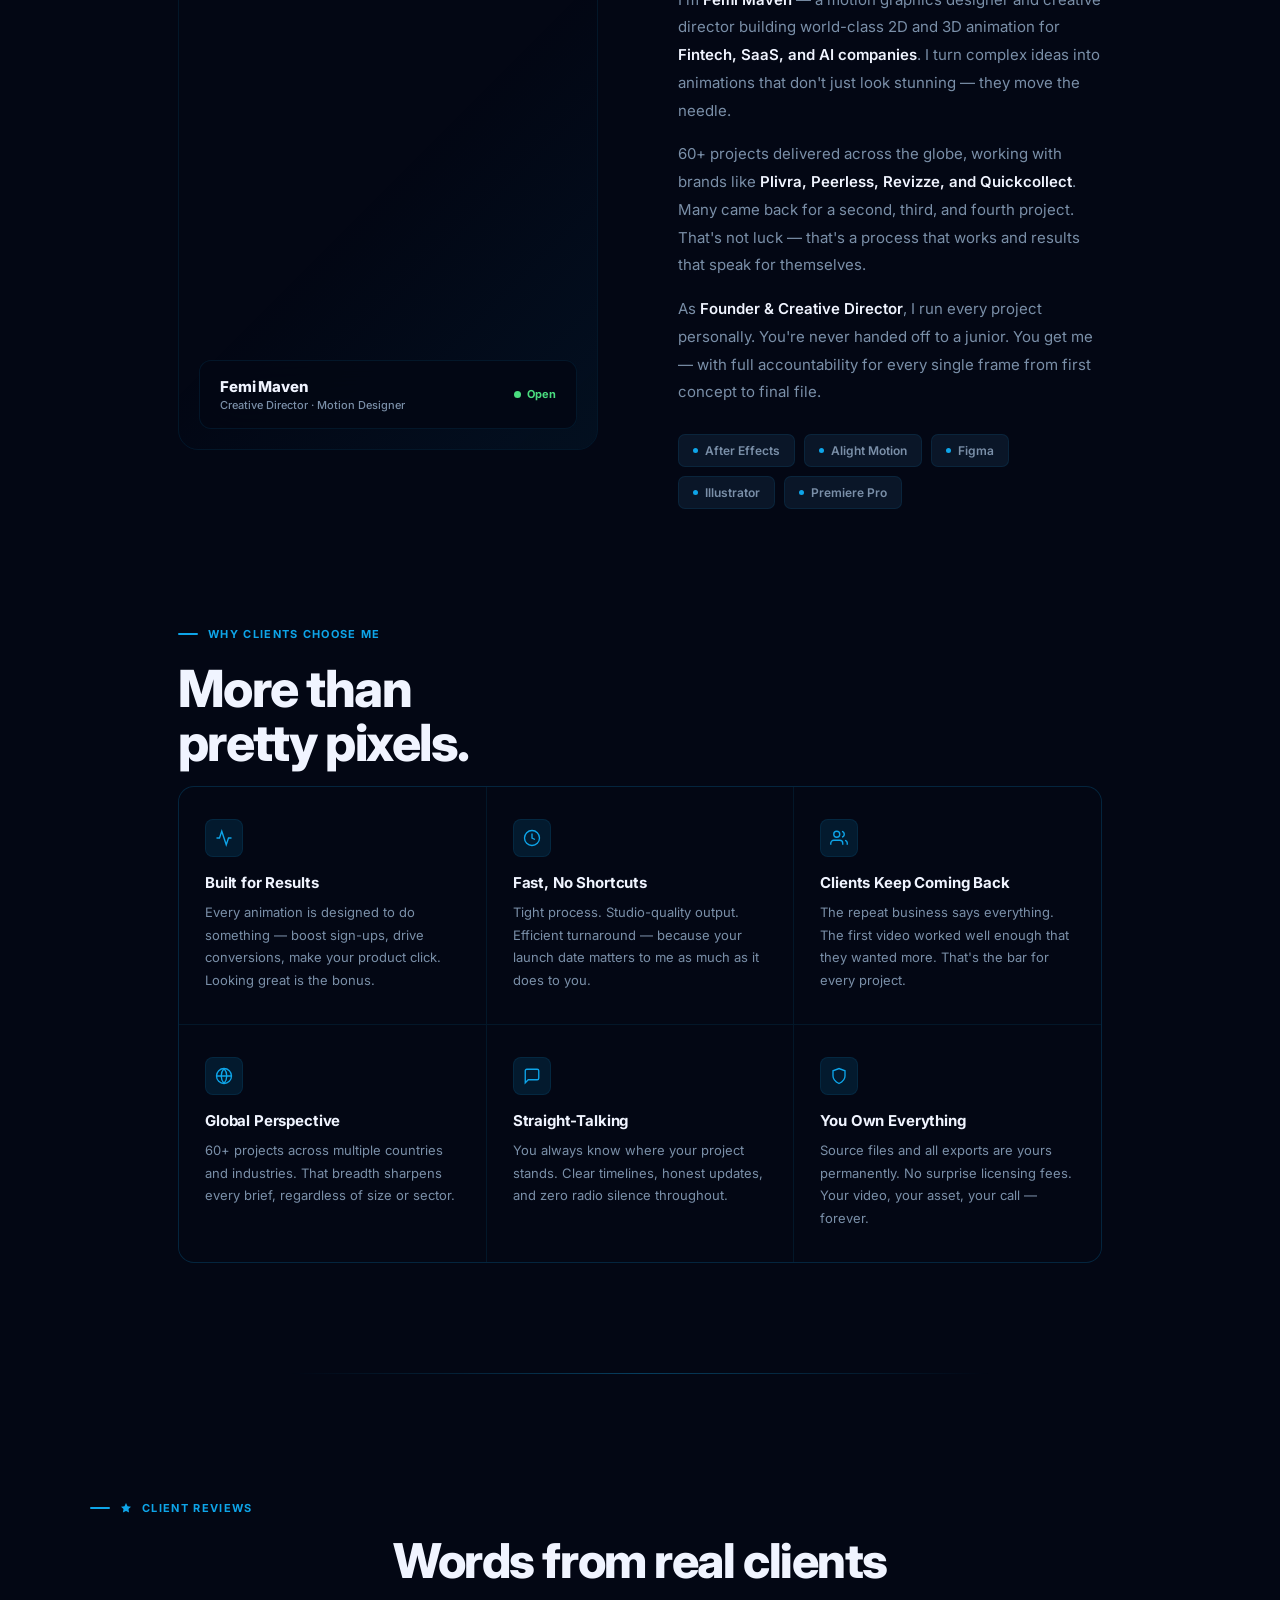
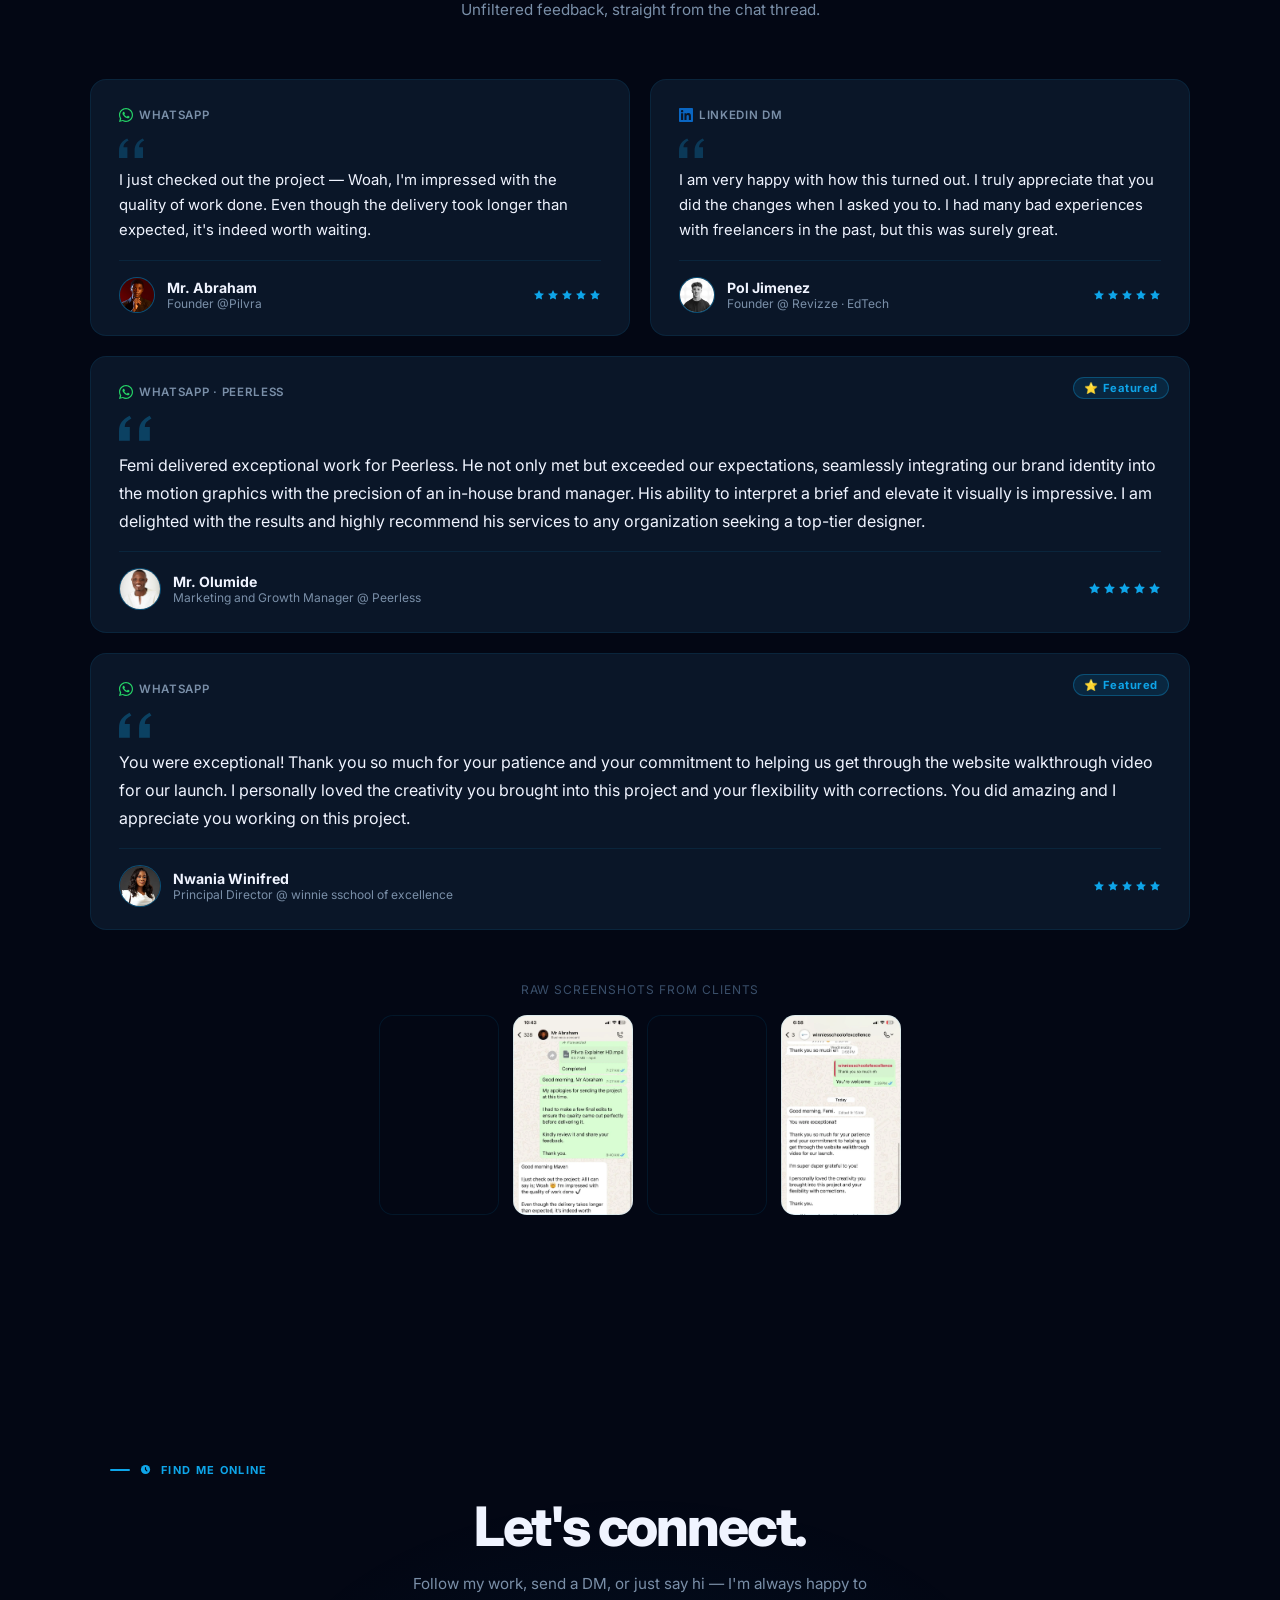
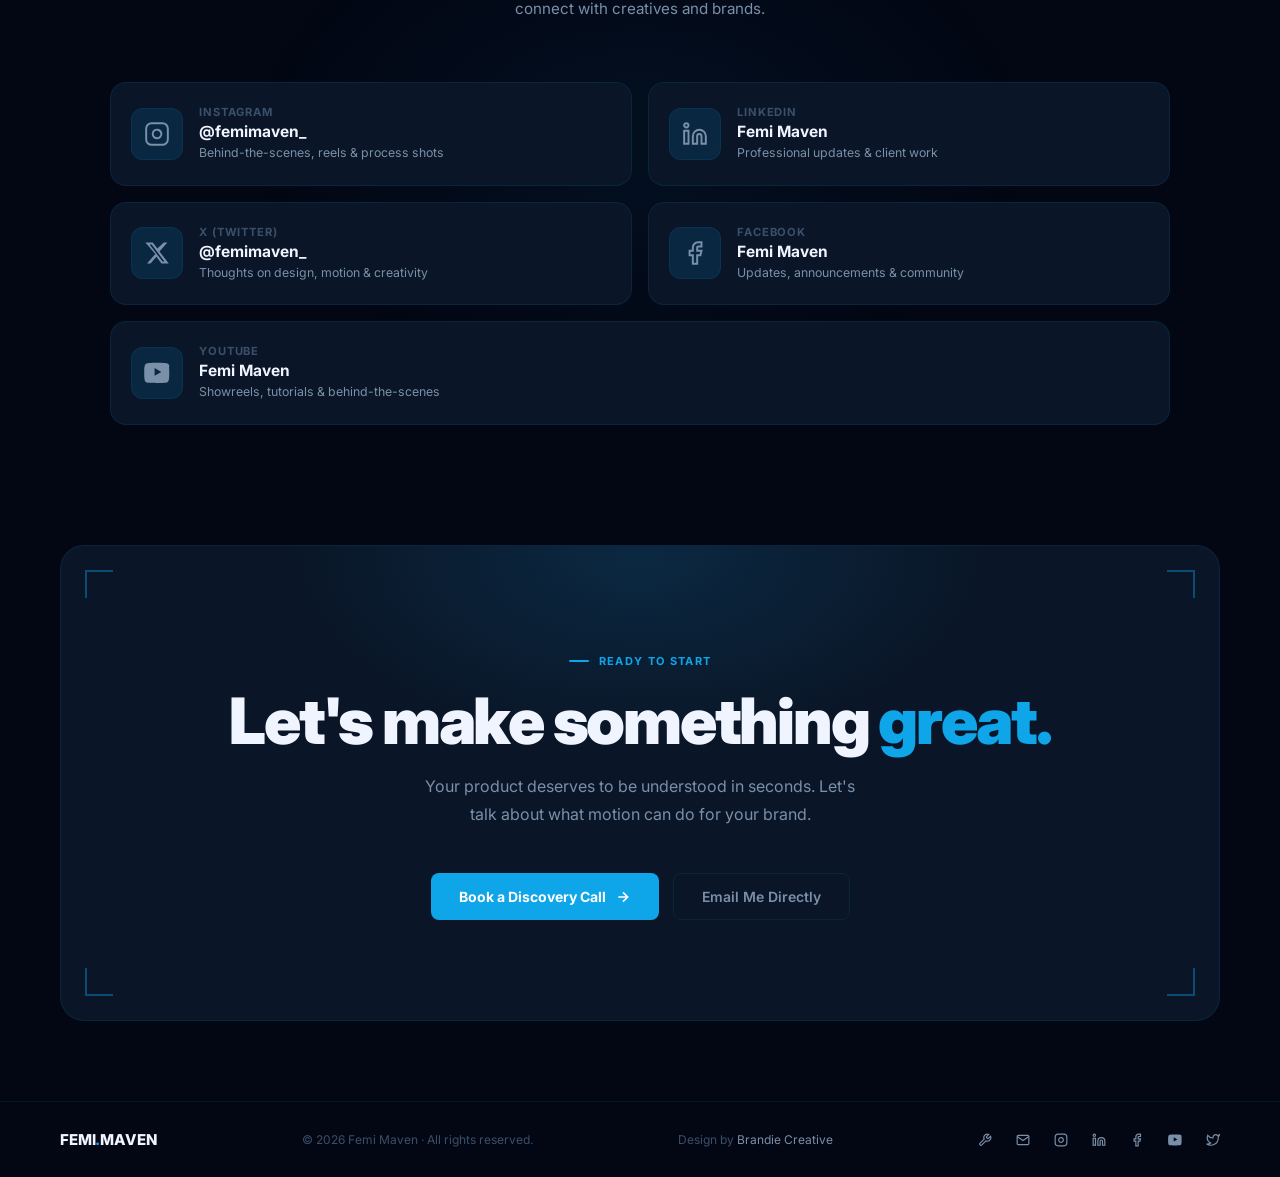
==== commit f56bb11e: "UPDATES" ====
--- a/index.html
+++ b/index.html
@@ -657,7 +657,7 @@
                         the delivery took longer than expected, it's indeed worth waiting.
                     </div>
                     <div class="rv-footer">
-                        <div class="rv-avatar">A</div>
+                        <div class="rv-avatar"><img src="./clients/Mr-Abraham.png" width="100%" alt="Mr. Abraham"></div>
                         <div class="rv-info">
                             <div class="rv-name">Mr. Abraham</div>
                             <div class="rv-role">Founder @Pilvra</div>
@@ -707,7 +707,7 @@
                         great.
                     </div>
                     <div class="rv-footer">
-                        <div class="rv-avatar">P</div>
+                        <div class="rv-avatar"><img src="./clients/pol.png" width="100%" alt="POL"></div>
                         <div class="rv-info">
                             <div class="rv-name">Pol Jimenez</div>
                             <div class="rv-role">Founder @ Revizze · EdTech</div>
@@ -762,7 +762,7 @@
                         top-tier designer.
                     </div>
                     <div class="rv-footer">
-                        <div class="rv-avatar rv-avatar-lg">O</div>
+                        <div class="rv-avatar rv-avatar-lg"><img src="./clients/Mr-olumide.jpg" width="100%" alt="Mr. Olumide"></div>
                         <div class="rv-info">
                             <div class="rv-name">Mr. Olumide</div>
                             <div class="rv-role">Marketing and Growth Manager @ Peerless</div>
@@ -817,7 +817,7 @@
                         appreciate you working on this project.
                     </div>
                     <div class="rv-footer">
-                        <div class="rv-avatar rv-avatar-lg">W</div>
+                        <div class="rv-avatar rv-avatar-lg"><img src="./clients/Winifred.png" width="100%" alt="Winifred"></div>
                         <div class="rv-info">
                             <div class="rv-name">Nwania Winifred</div>
                             <div class="rv-role">Principal Director @ winnie sschool of excellence </div>
@@ -1170,7 +1170,7 @@
     <script src="./script.js" defer></script>
 
     <!-- ══ WHATSAPP FAB ══════════════════════════════════ -->
-    <a href="https://wa.me/2349048802994" target="_blank" rel="noopener" class="wa-fab" aria-label="Chat on WhatsApp"
+    <a href="https://wa.link/fh09i7" target="_blank" rel="noopener" class="wa-fab" aria-label="Chat on WhatsApp"
         title="Chat on WhatsApp">
         <span class="wa-pulse"></span>
         <svg class="wa-icon" width="28" height="28" viewBox="0 0 24 24" fill="currentColor">
--- a/style.css
+++ b/style.css
@@ -2467,6 +2467,7 @@
  }
 
  .rv-avatar {
+    overflow: hidden;
      width: 36px;
      height: 36px;
      border-radius: 50%;
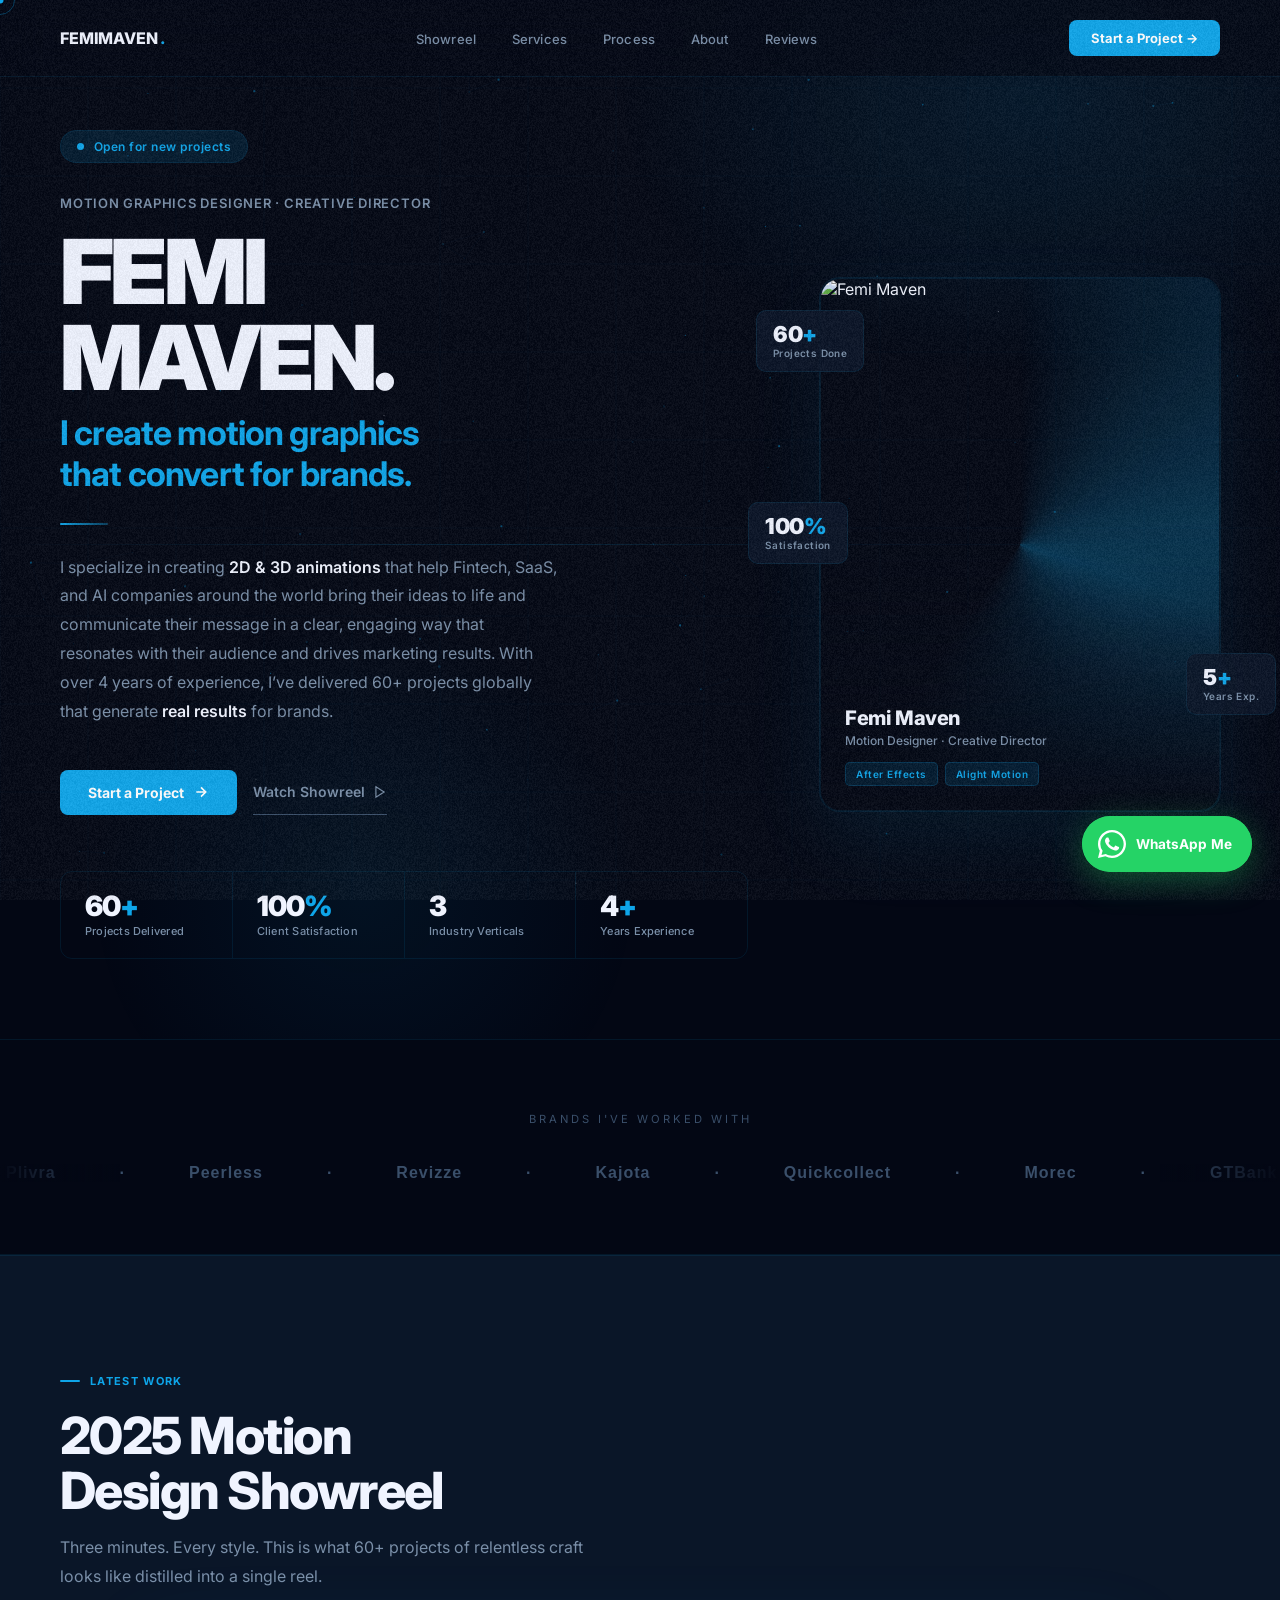
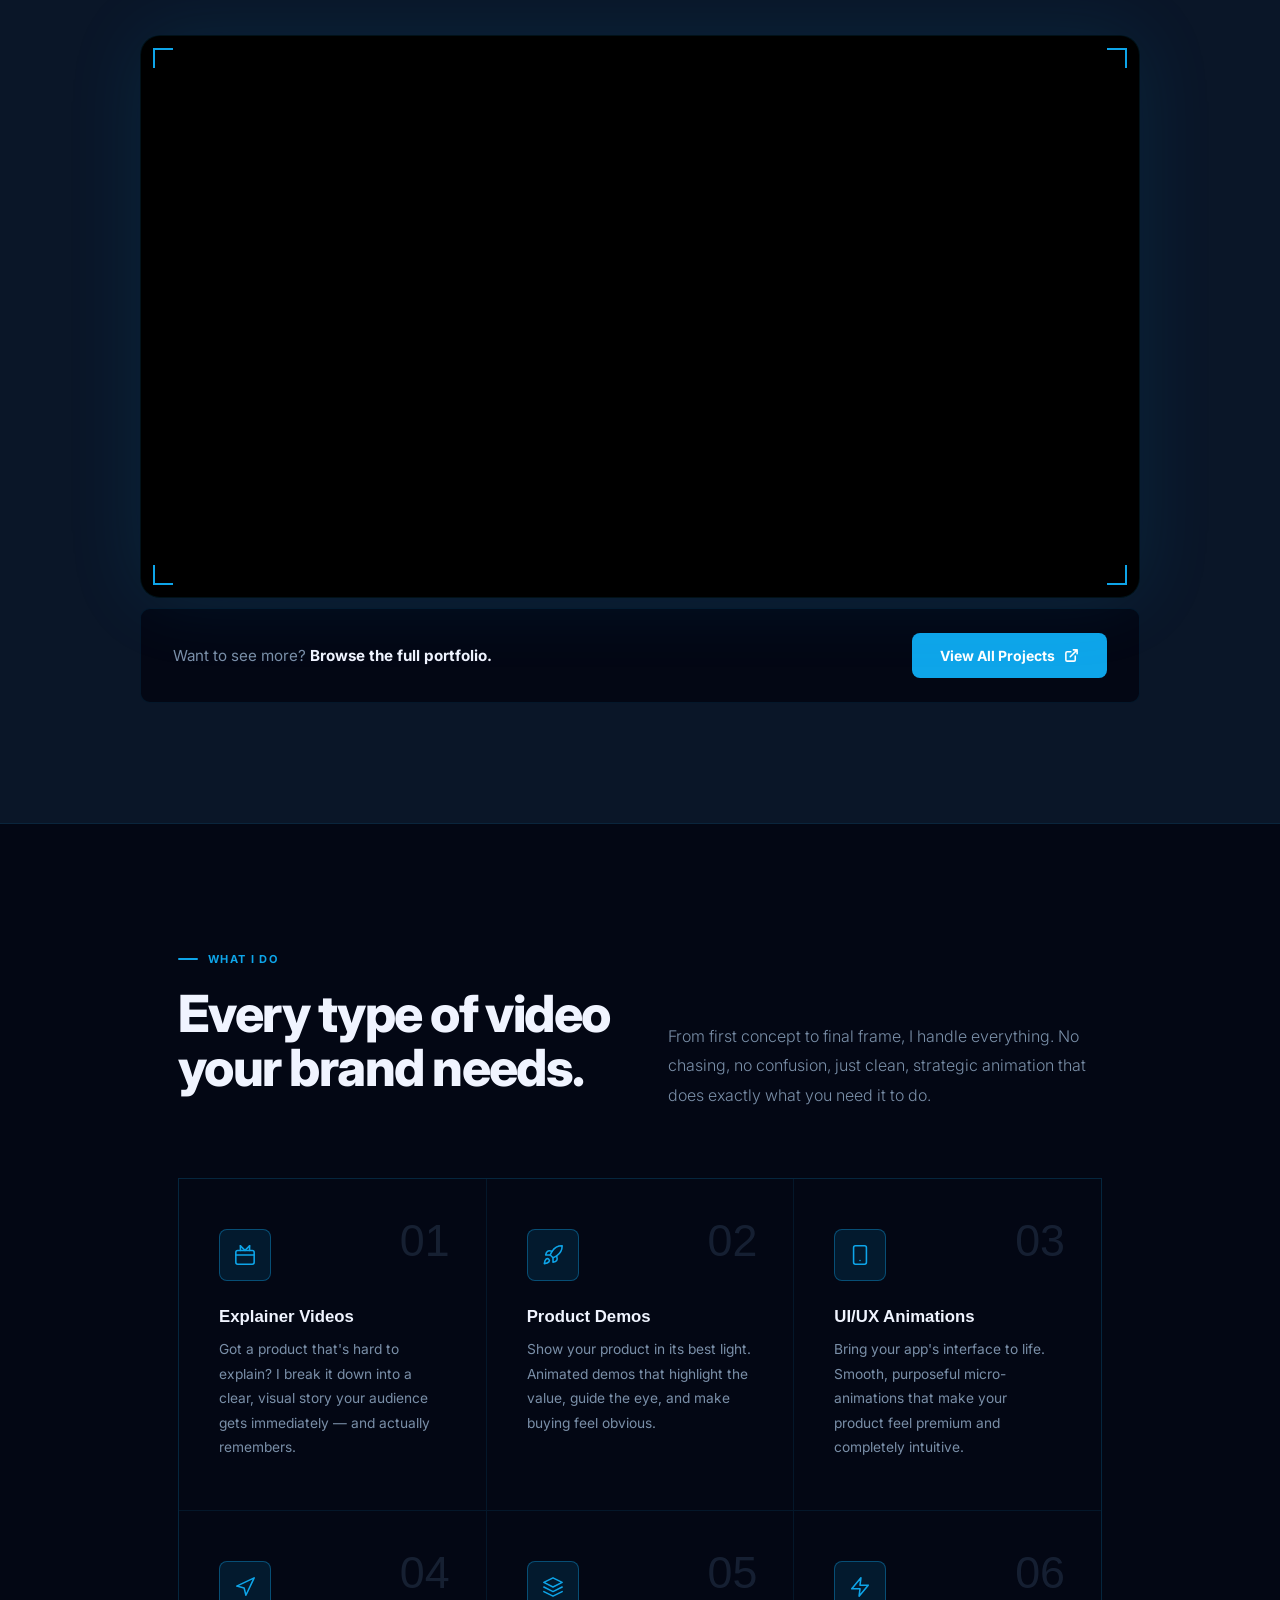
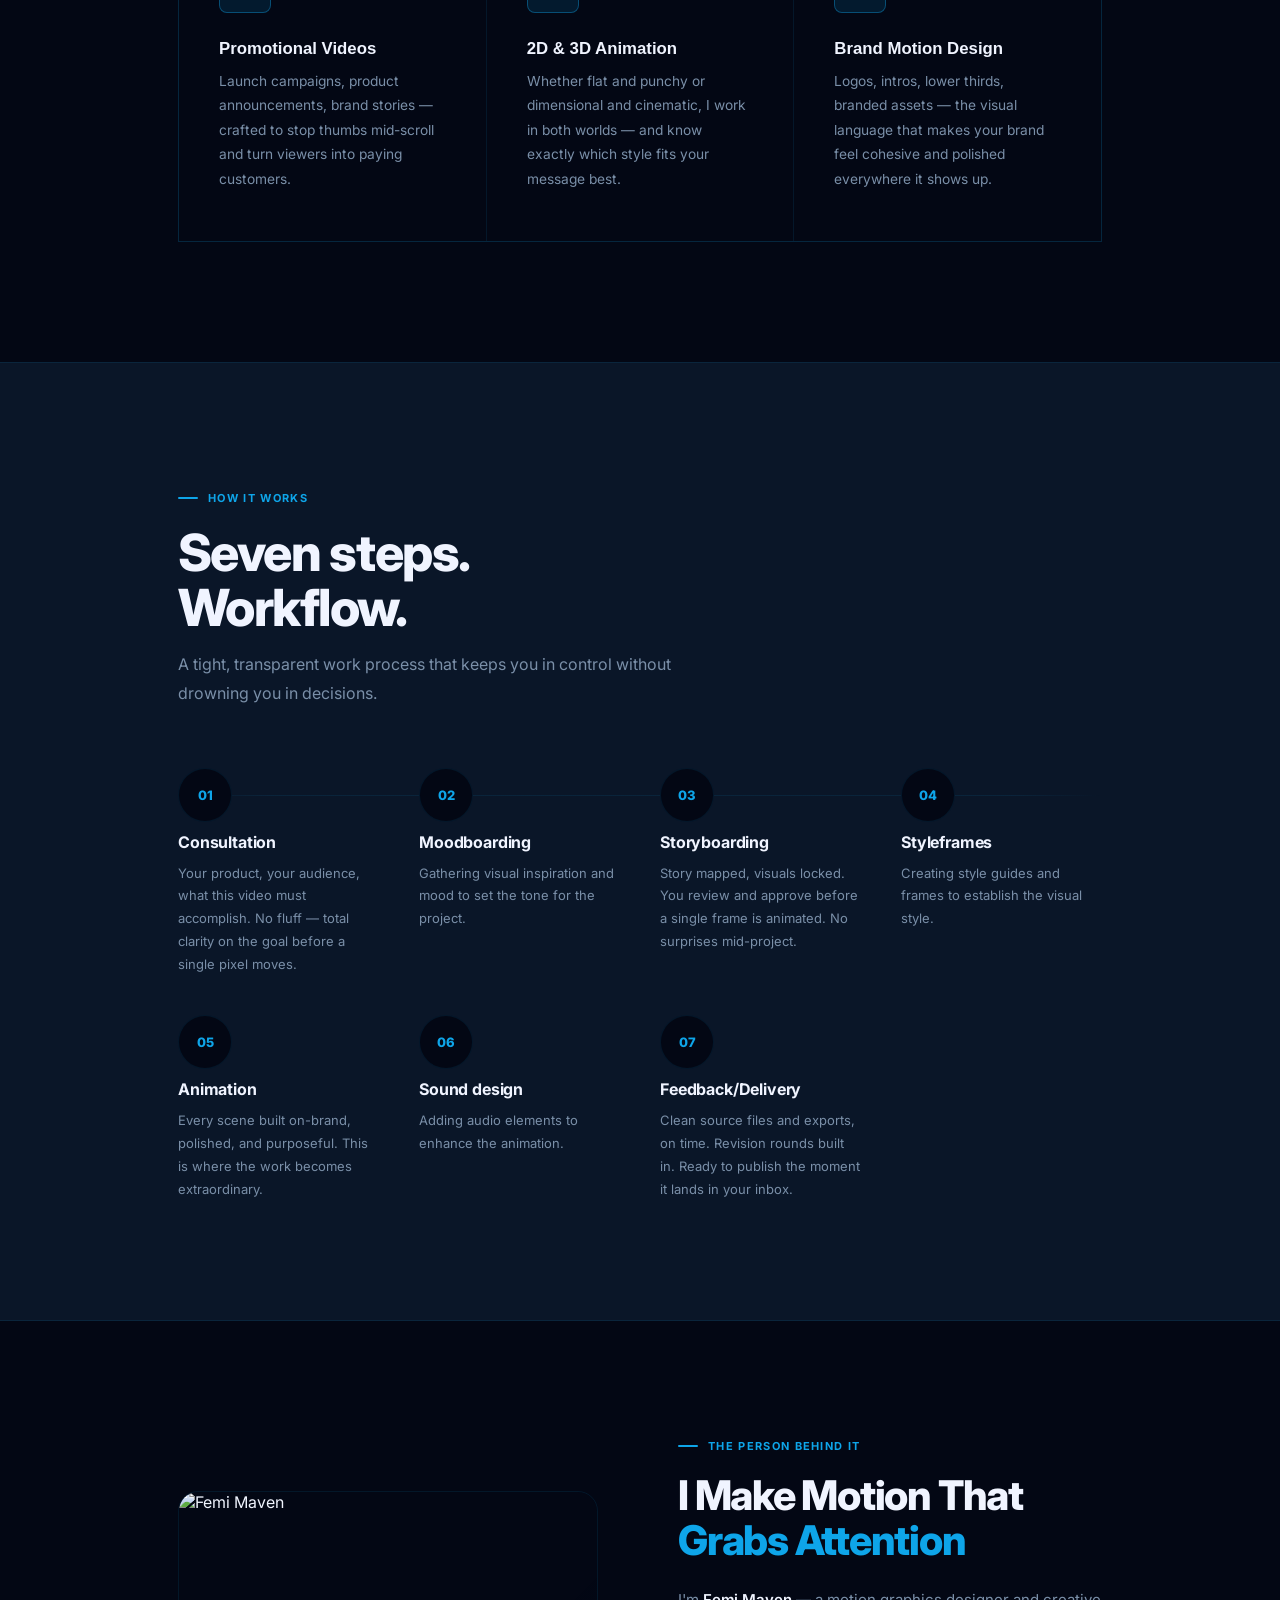
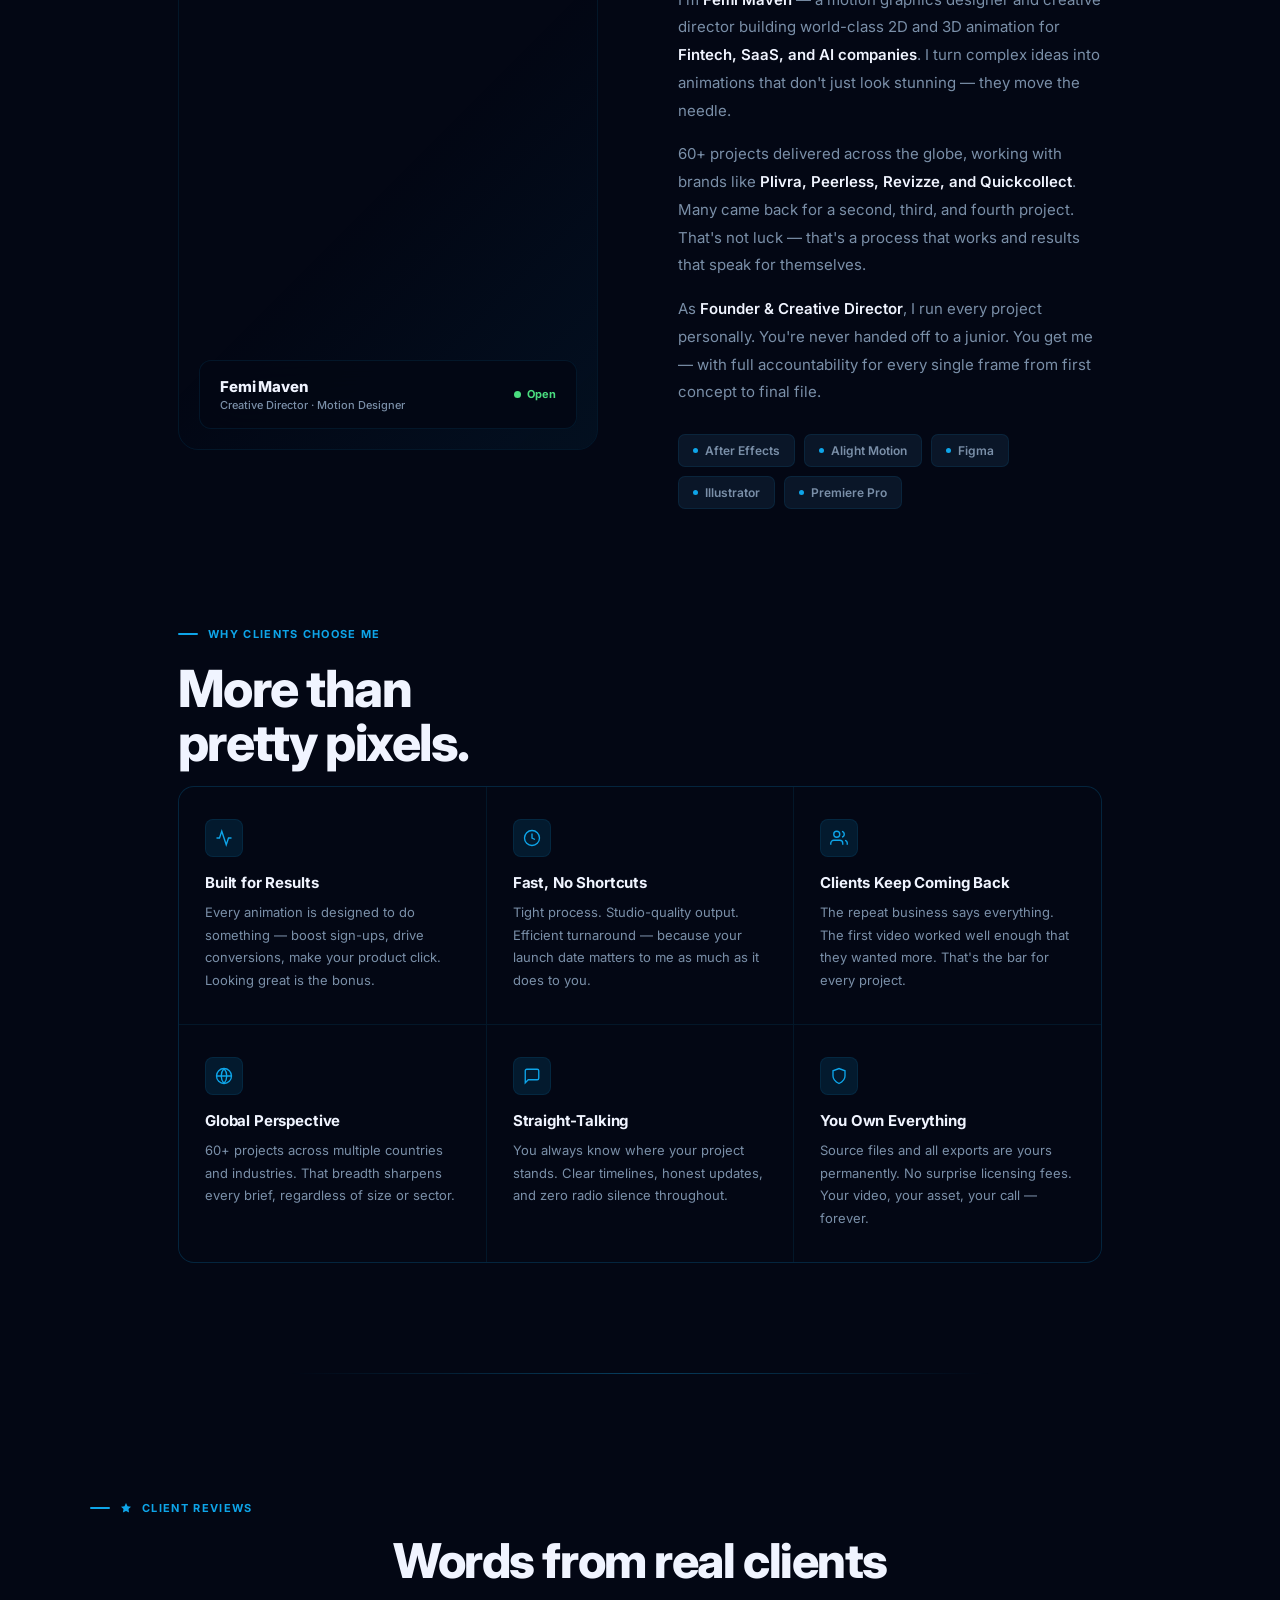
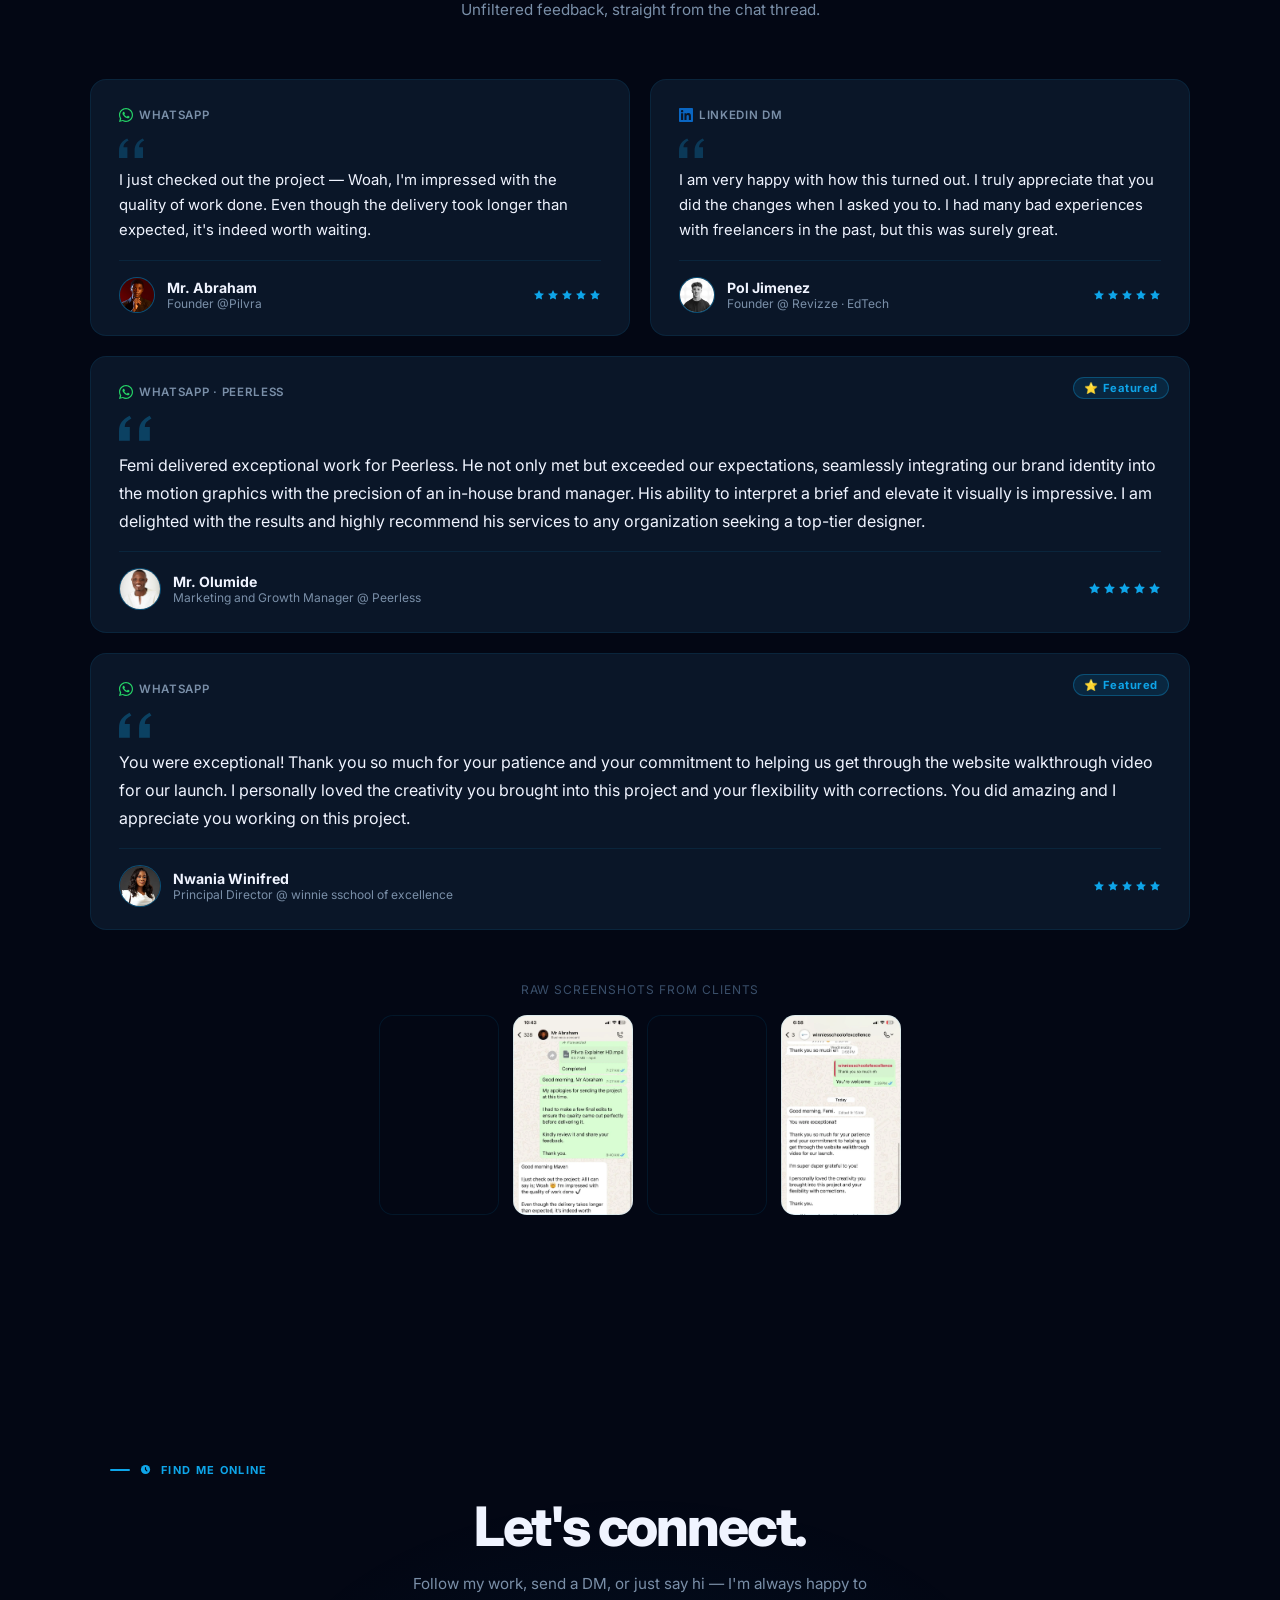
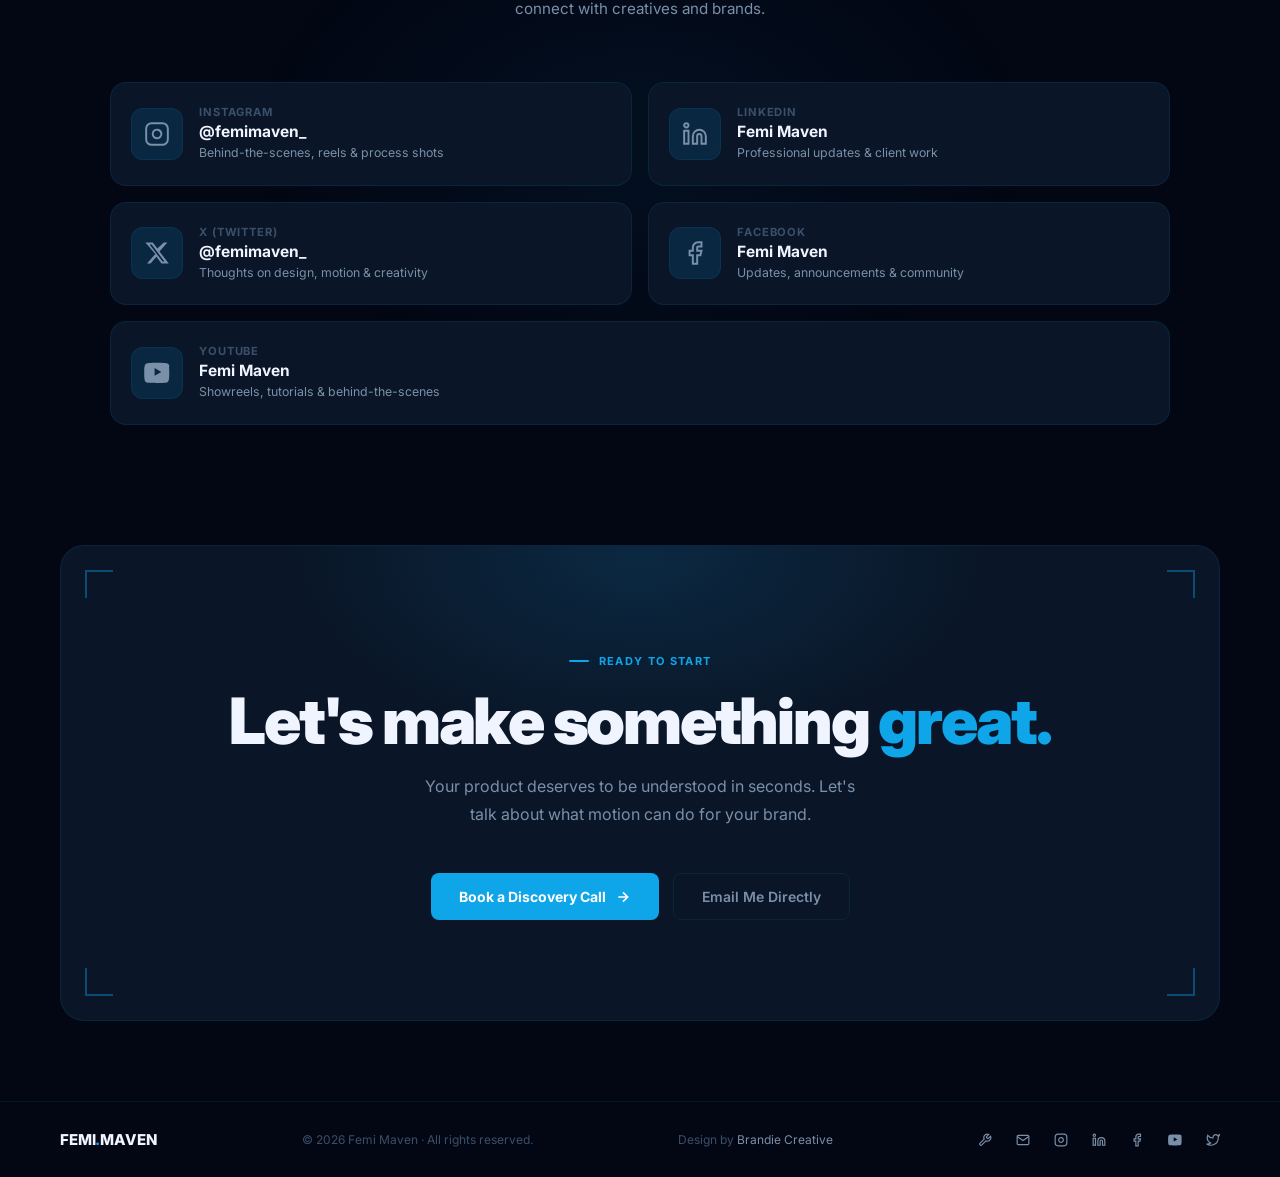
==== commit 9abb18ce: "correction" ====
--- a/index.html
+++ b/index.html
@@ -4,11 +4,11 @@
 <head>
     <meta charset="UTF-8">
     <meta name="viewport" content="width=device-width, initial-scale=1.0">
-    <title>FEMI MAVEN | Motion Graphics Designer Lagos | 2D & 3D Animation for SaaS, Fintech & AI</title>
+    <title>FEMI MAVEN | Motion Graphics Designer | 2D & 3D Animation for SaaS, Fintech & AI</title>
     <meta name="description"
-        content="Lagos-based motion graphics designer helping SaaS, Fintech and AI brands with 2D & 3D animation, explainer videos and brand motion across Nigeria and Africa.">
+        content=" motion graphics designer helping SaaS, Fintech and AI brands with 2D & 3D animation, explainer videos and brand motion across Nigeria and Africa.">
     <meta name="keywords"
-        content="motion graphics designer Lagos, motion graphics designer Nigeria, motion graphics designer Africa, 2D animation, 3D animation, explainer videos, brand motion design, SaaS animation, Fintech animation, AI animation">
+        content="motion graphics designer, motion graphics designer Nigeria, motion graphics designer Africa, 2D animation, 3D animation, explainer videos, brand motion design, SaaS animation, Fintech animation, AI animation">
     <meta name="author" content="Femi Maven">
     <meta name="robots" content="index, follow">
     <meta name="geo.region" content="NG-LAG">
@@ -26,18 +26,18 @@
     <!-- Open Graph / Facebook -->
     <meta property="og:type" content="website">
     <meta property="og:url" content="https://femimaven.netlify.app/">
-    <meta property="og:title" content="FEMI MAVEN | Motion Graphics Designer Lagos">
+    <meta property="og:title" content="FEMI MAVEN | Motion Graphics Designer">
     <meta property="og:description"
-        content="Lagos-based motion graphics designer helping SaaS, Fintech and AI brands with 2D & 3D animation, explainer videos and brand motion across Nigeria and Africa.">
+        content="Motion graphics designer helping SaaS, Fintech and AI brands with 2D & 3D animation, explainer videos and brand motion across Nigeria and Africa.">
     <meta property="og:site_name" content="Femi Maven">
     <meta property="og:image" content="https://femimaven.netlify.app/IMG_4387.PNG">
 
     <!-- Twitter -->
     <meta property="twitter:card" content="summary_large_image">
     <meta property="twitter:url" content="https://femimaven.netlify.app/">
-    <meta property="twitter:title" content="FEMI MAVEN | Motion Graphics Designer Lagos">
+    <meta property="twitter:title" content="FEMI MAVEN | Motion Graphics Designer">
     <meta property="twitter:description"
-        content="Lagos-based motion graphics designer helping SaaS, Fintech and AI brands with 2D & 3D animation, explainer videos and brand motion across Nigeria and Africa.">
+        content="Motion graphics designer helping SaaS, Fintech and AI brands with 2D & 3D animation, explainer videos and brand motion across Nigeria and Africa.">
     <meta property="twitter:image" content="https://femimaven.netlify.app/IMG_4387.PNG">
     <meta property="twitter:site" content="@femimaven_">
 
@@ -88,7 +88,7 @@
       "url": "https://femimaven.netlify.app/",
       "logo": "https://femimaven.netlify.app/IMG_4387.PNG",
       "image": "https://femimaven.netlify.app/IMG_4387.PNG",
-      "description": "A Lagos-based motion graphics business creating 2D & 3D animation, explainer videos, and brand motion for SaaS, Fintech, and AI companies across Nigeria and Africa.",
+      "description": "A  motion graphics business creating 2D & 3D animation, explainer videos, and brand motion for SaaS, Fintech, and AI companies across Nigeria and Africa.",
       "address": {
         "@type": "PostalAddress",
         "addressLocality": "Lagos",
@@ -149,7 +149,7 @@
     <canvas id="bgc"></canvas>
     <!-- NAV -->
     <nav id="nav">
-        <a href="#" class="nav-logo">FEMI<span class="dot">.</span>MAVEN</a>
+        <a href="#" class="nav-logo">FEMIMAVEN<span class="dot">.</span></a>
         <ul class="nav-links">
             <li><a href="#reel">Showreel</a></li>
             <li><a href="#services">Services</a></li>
@@ -185,7 +185,7 @@
 
                 <p class="hero-desc">
                     I specialize in creating <strong>2D &amp; 3D animations</strong> that help Fintech, SaaS, and AI
-                    companies in Lagos and across Africa bring their ideas to life and communicate their message in a
+                    companies around the world bring their ideas to life and communicate their message in a
                     clear,
                     engaging way that resonates with their audience and drives marketing results.
 
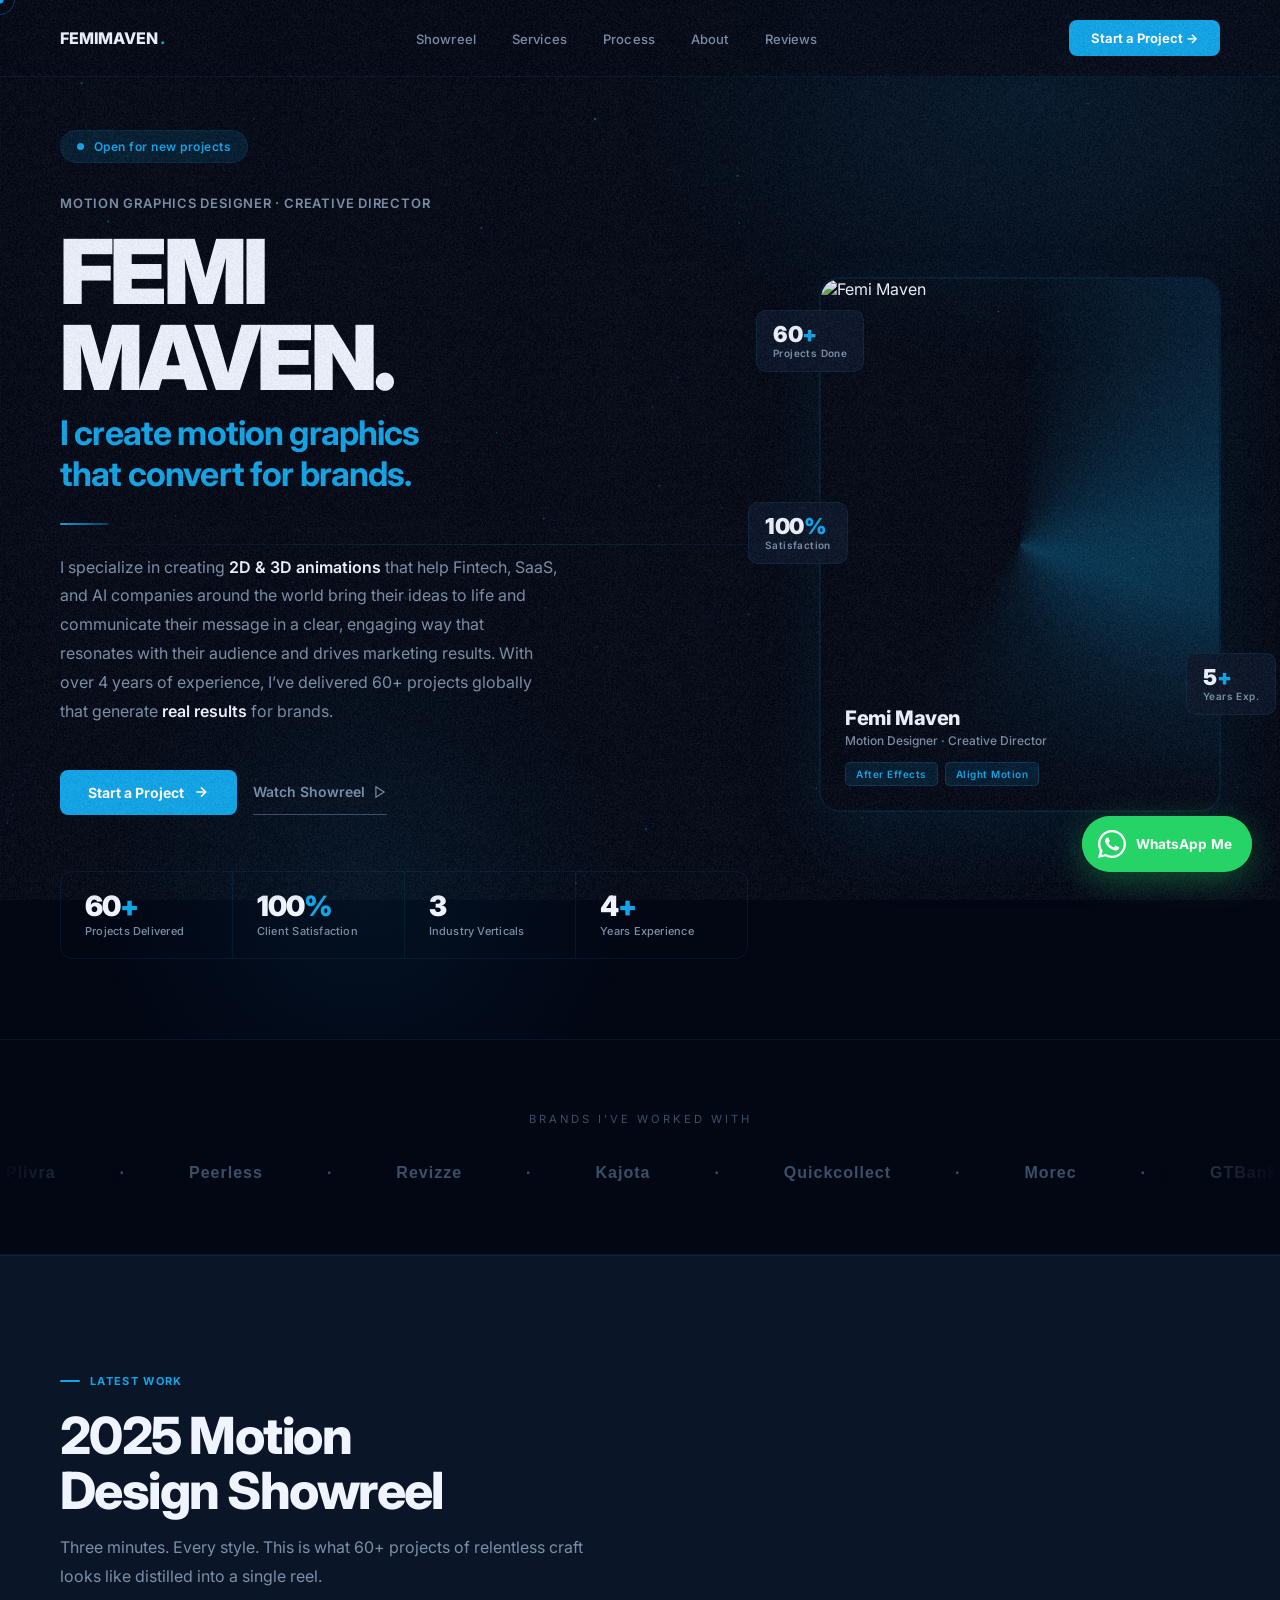
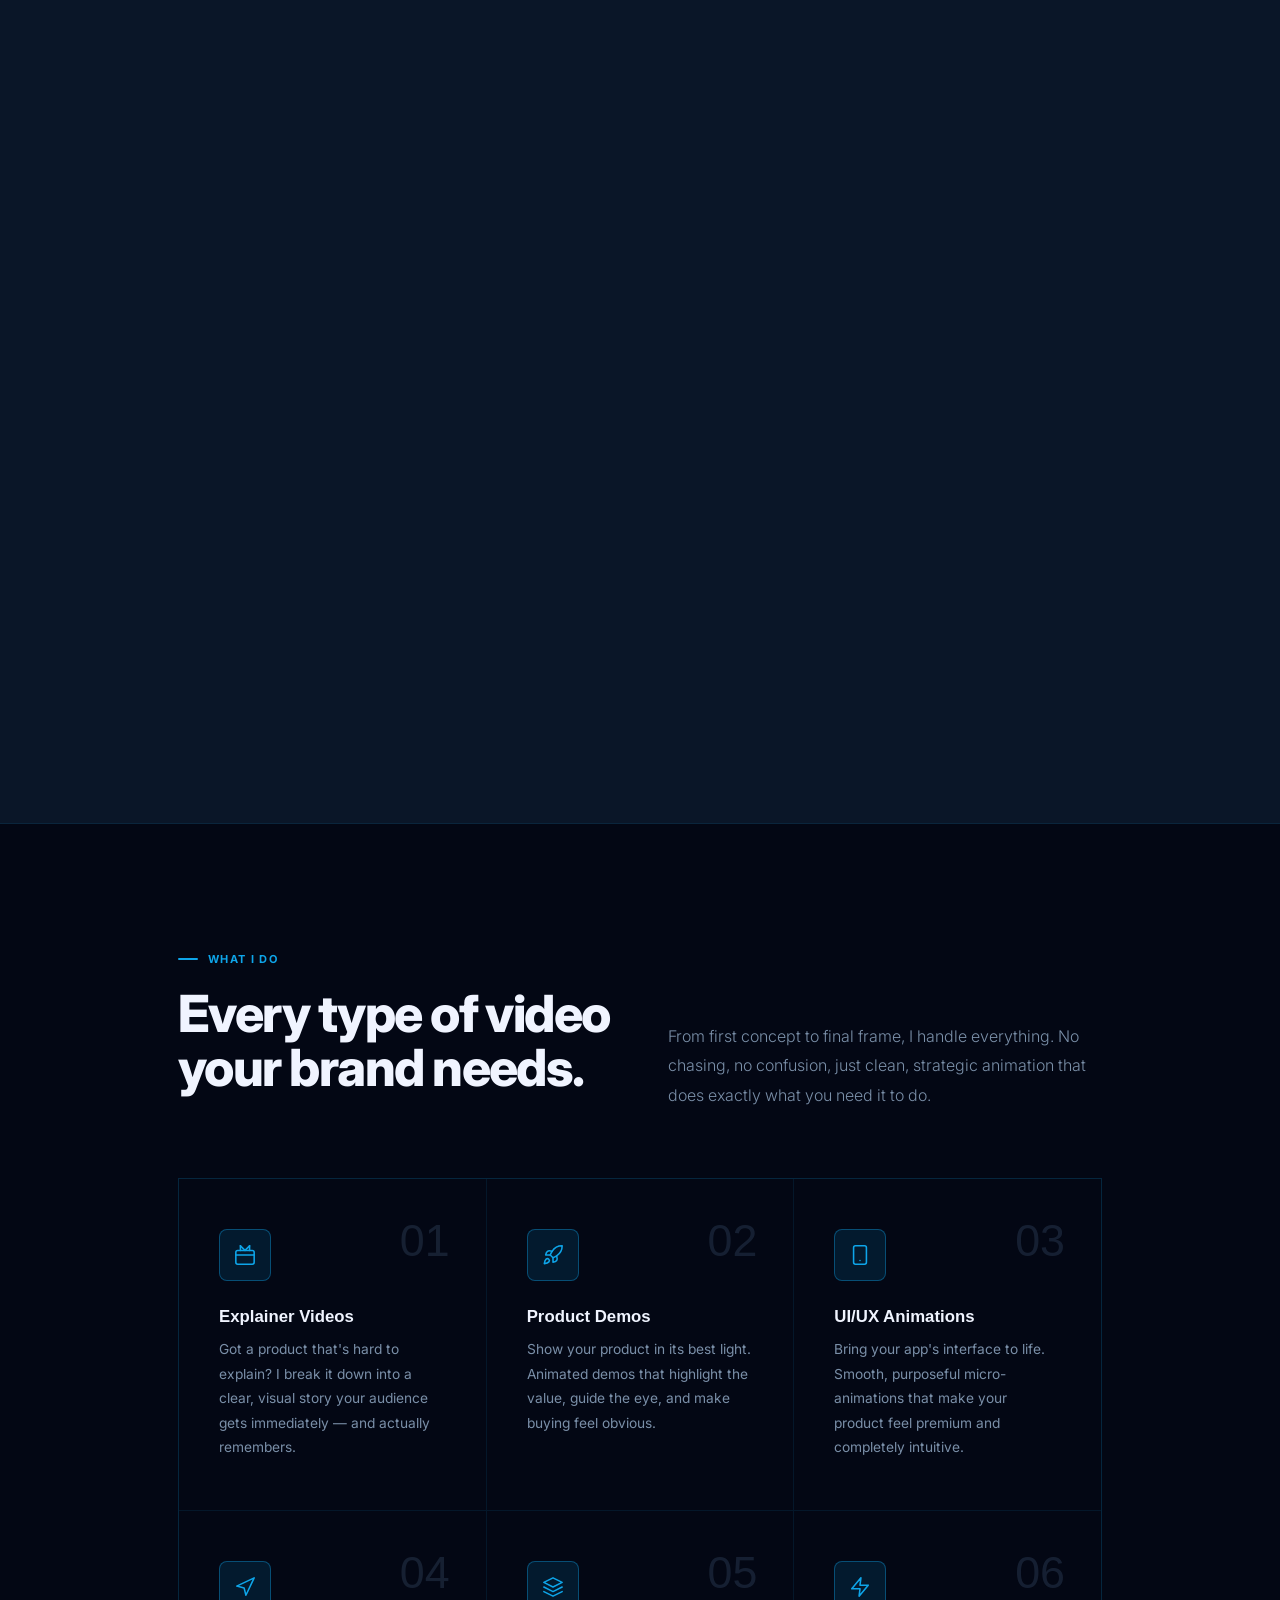
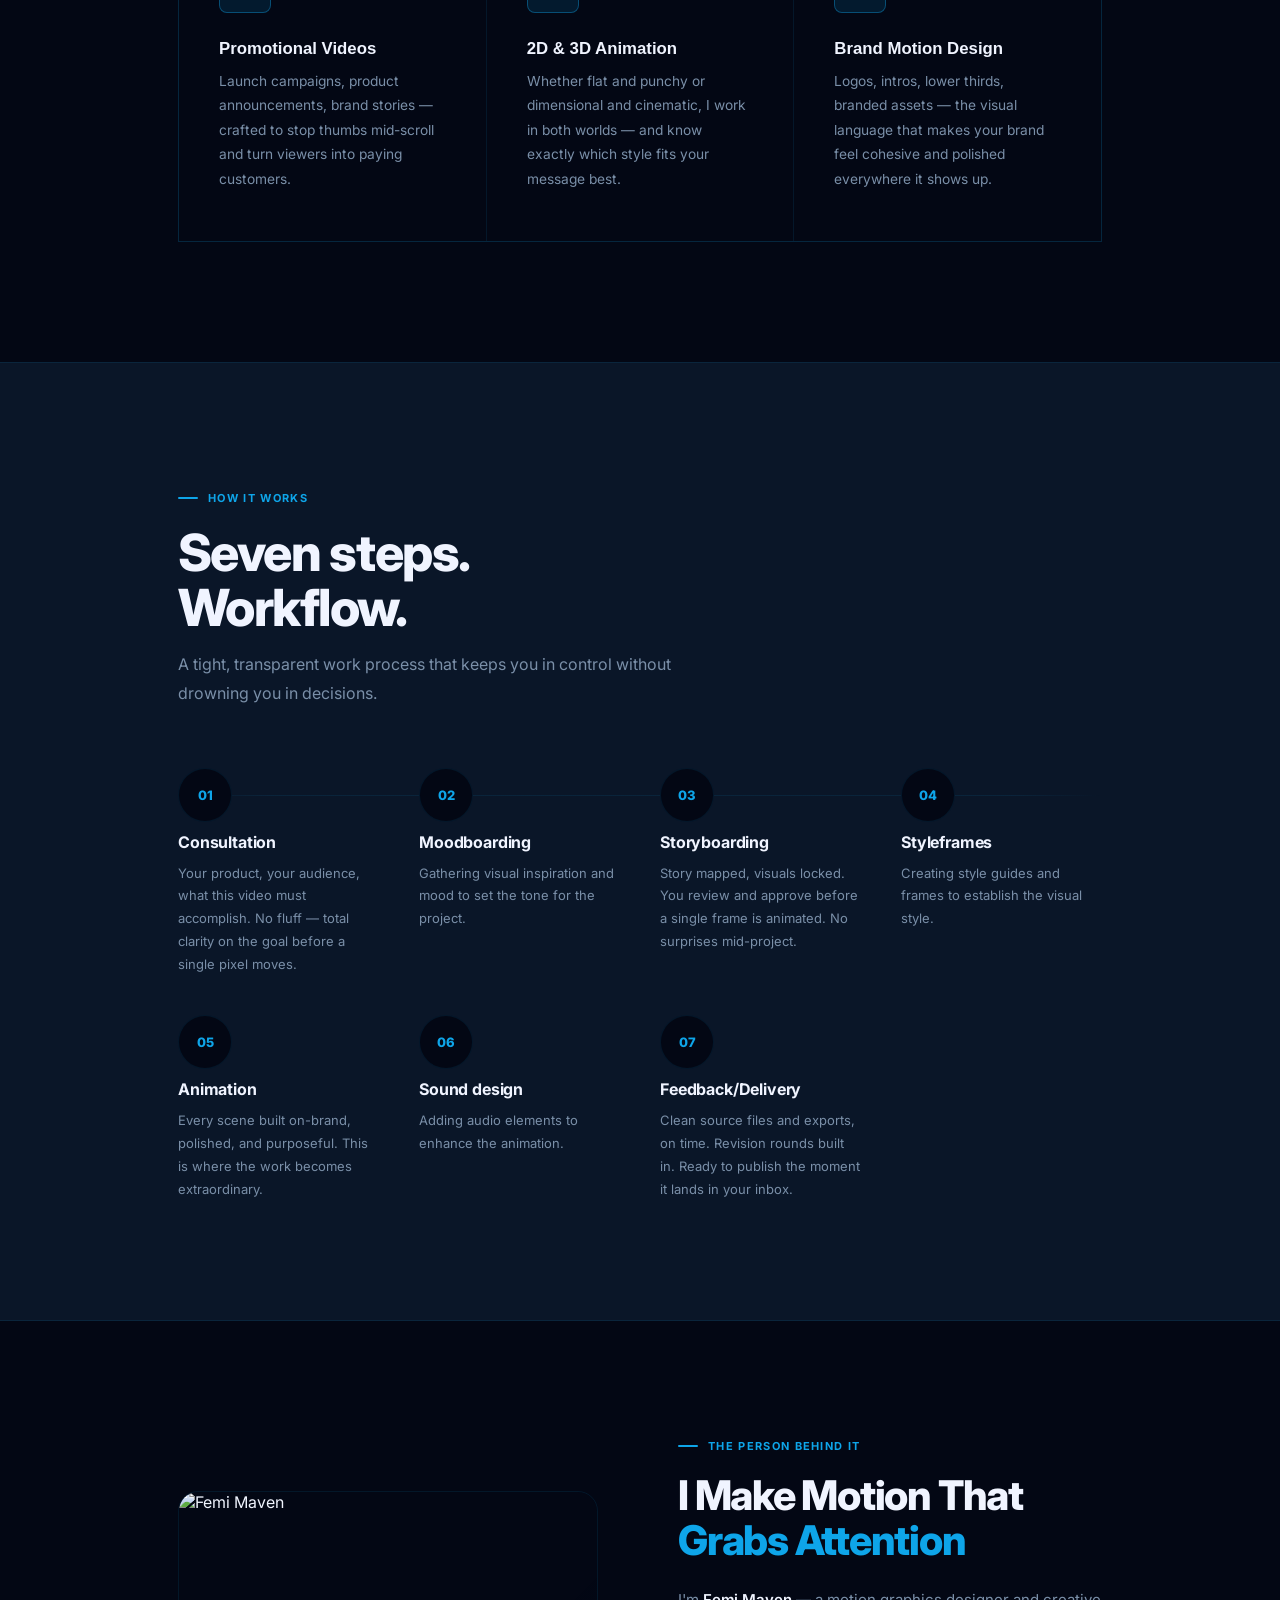
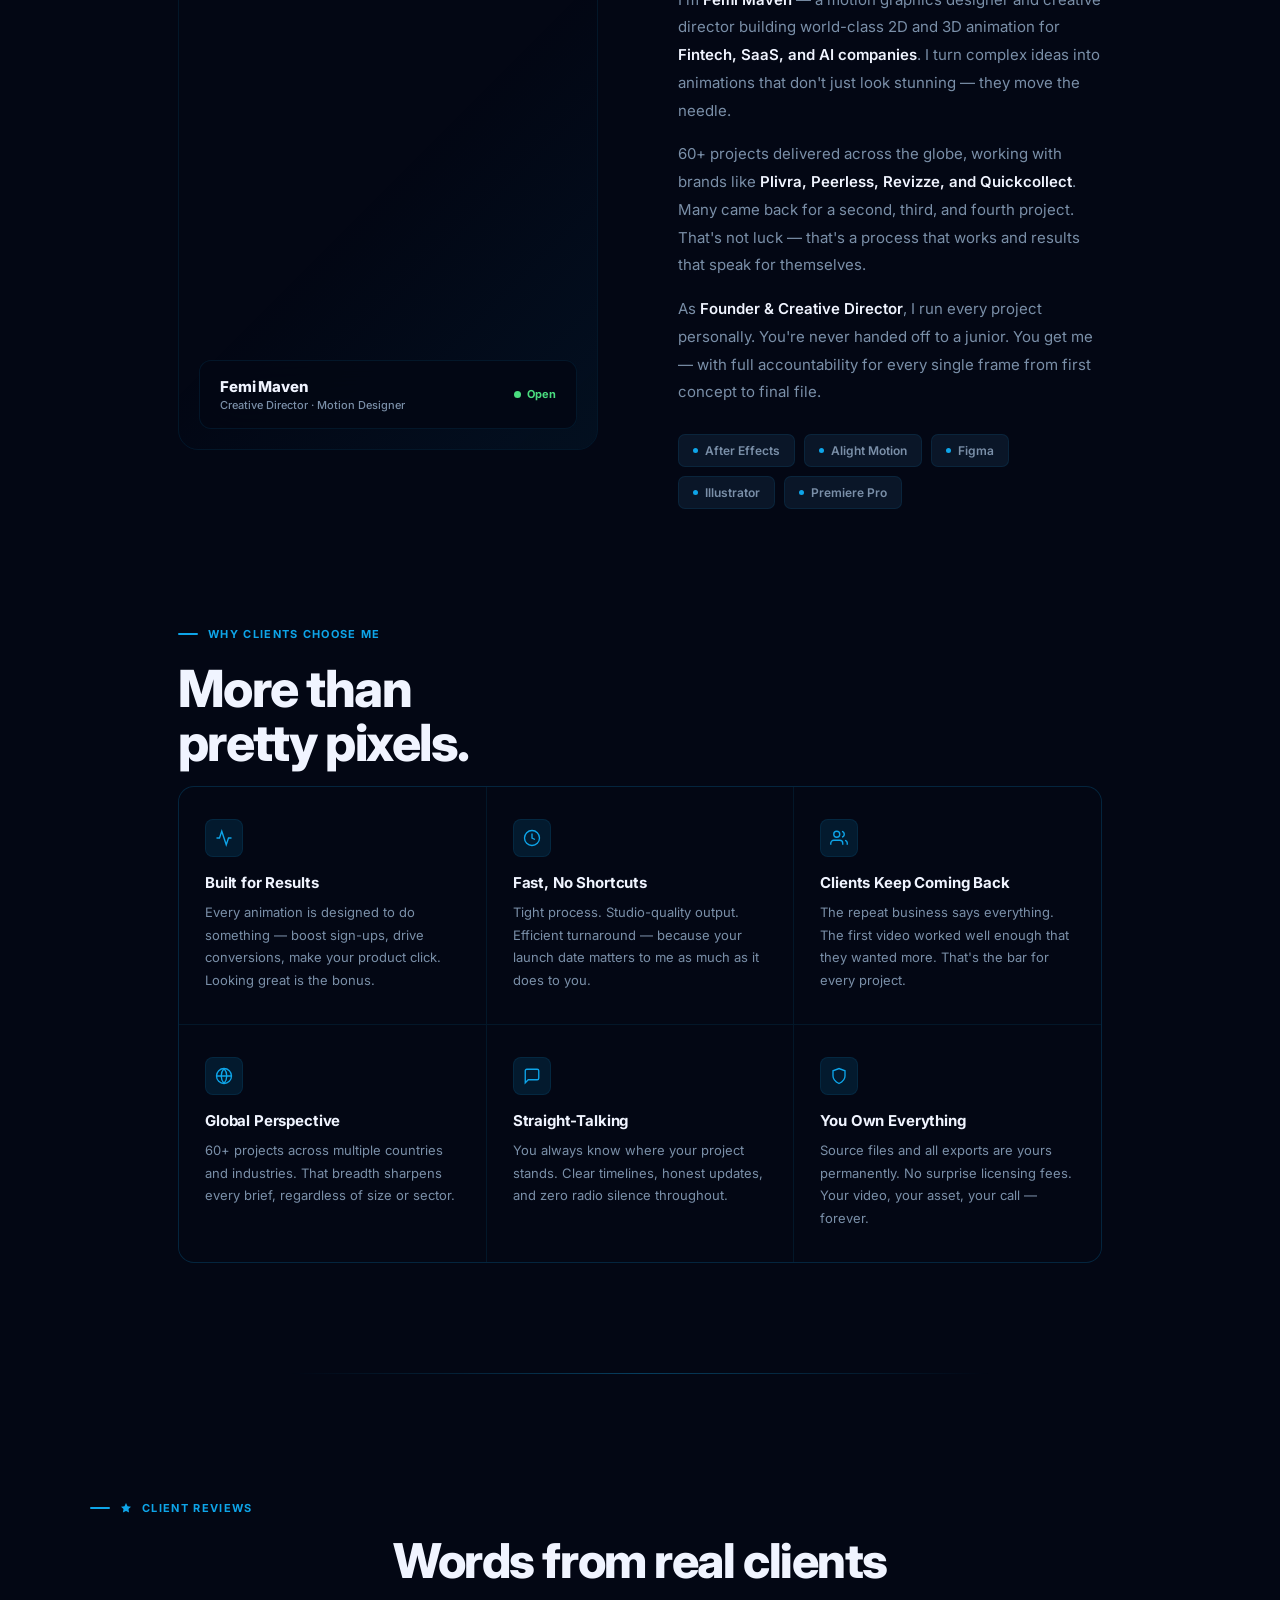
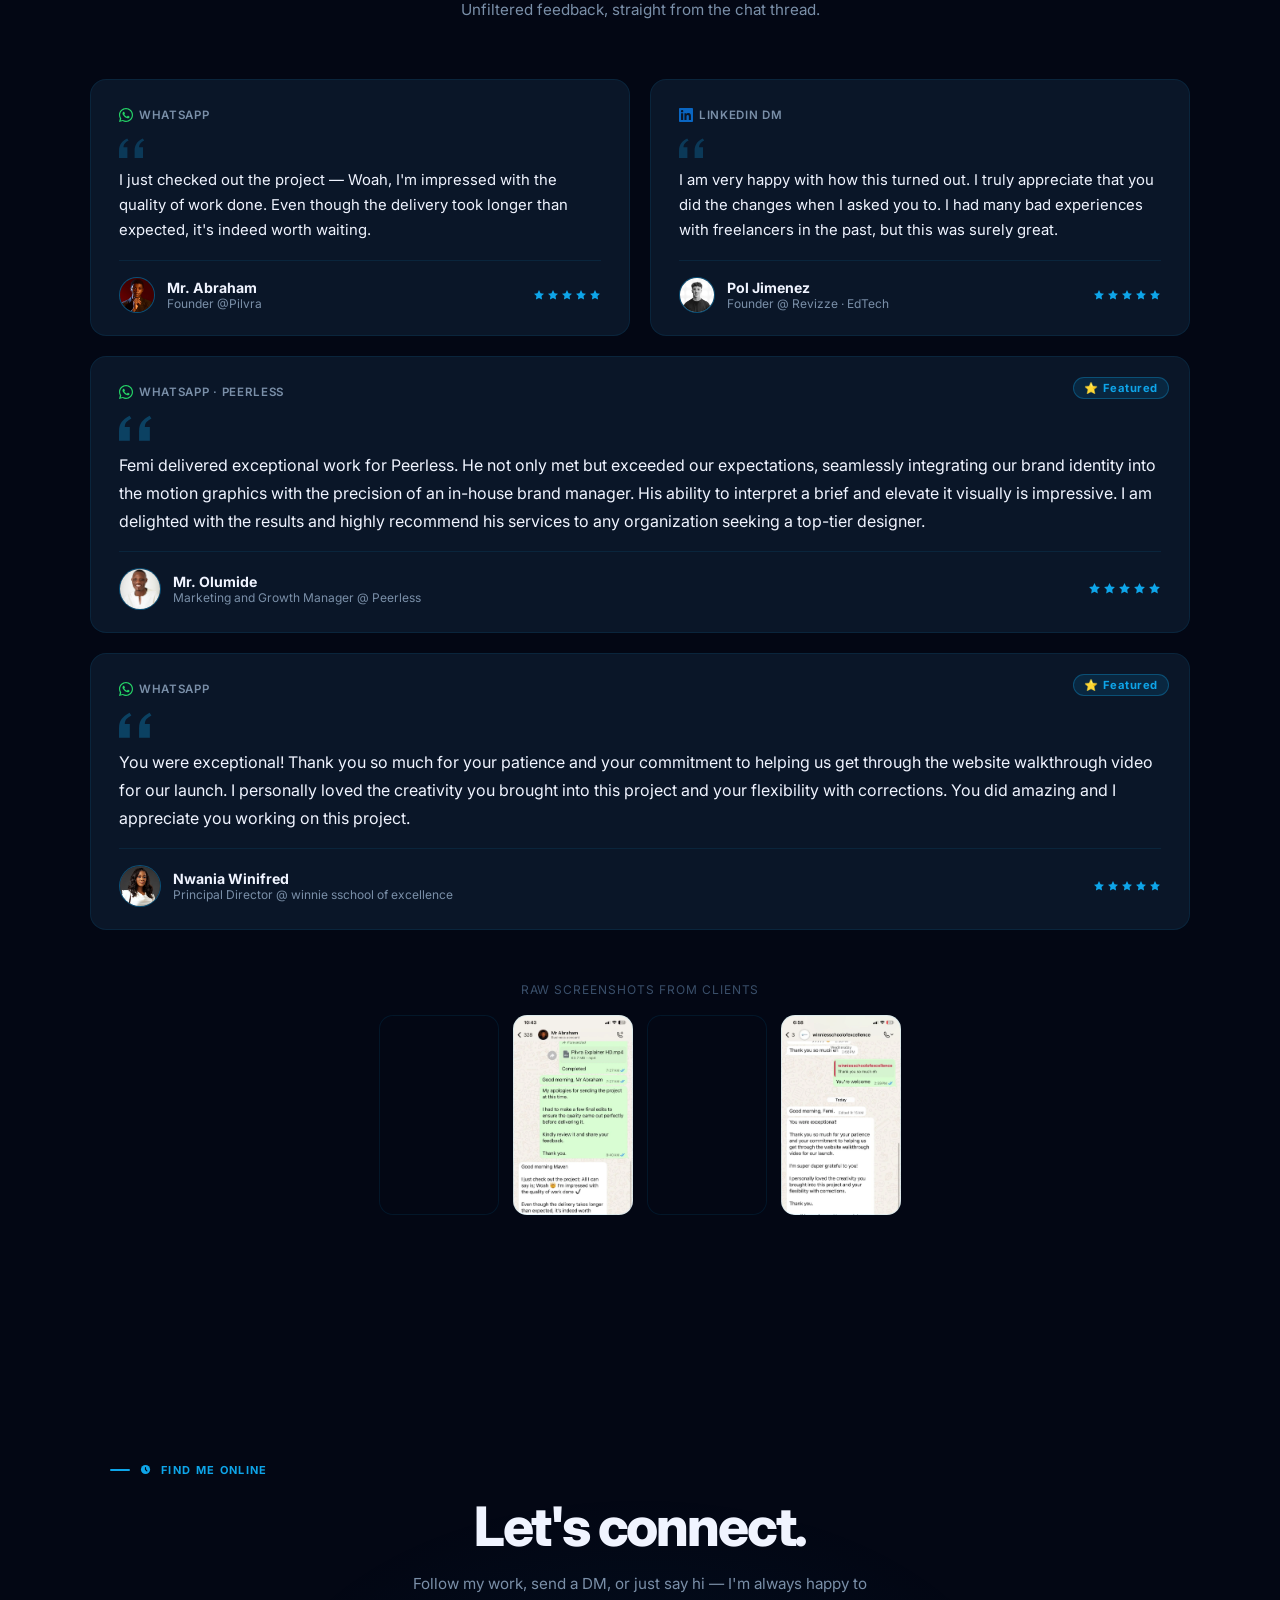
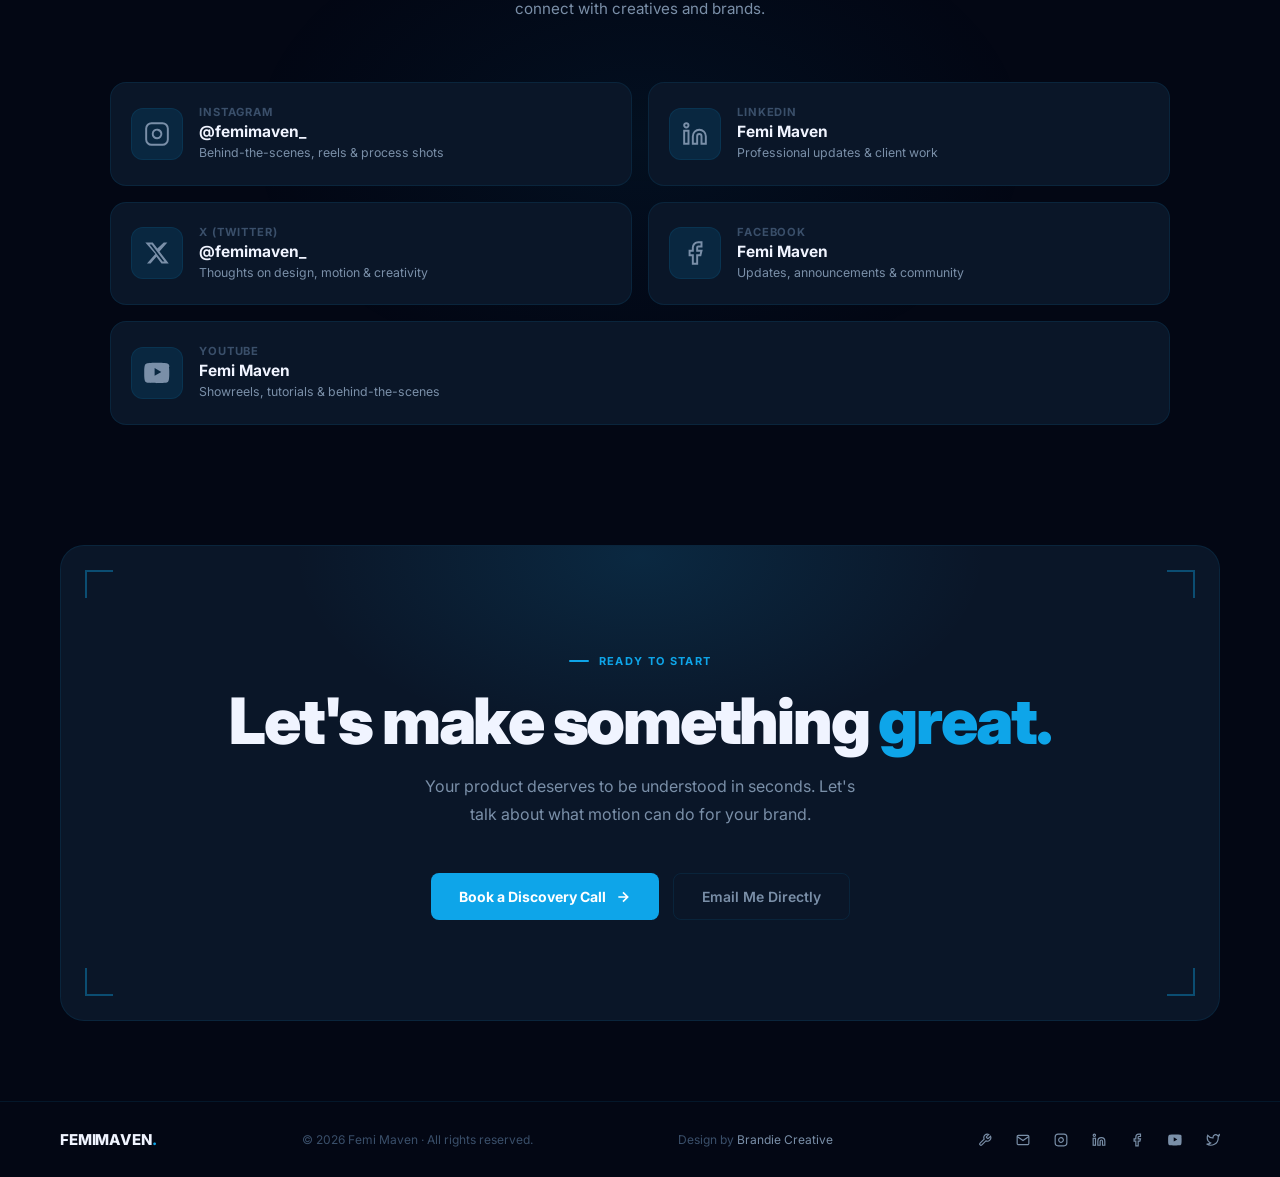
==== commit ba133649: "fixs" ====
--- a/index.html
+++ b/index.html
@@ -1056,7 +1056,7 @@
 
     <!-- FOOTER -->
     <footer>
-        <a href="#" class="foot-logo">FEMI<span class="dot">.</span>MAVEN</a>
+        <a href="#" class="foot-logo">FEMIMAVEN<span class="dot">.</span></a>
         <span class="foot-copy">© 2026 Femi Maven · All rights reserved.</span>
         <span class="foot-credit">Design by <a href="https://brandiecreative.netlify.app" target="_blank">Brandie
                 Creative</a></span>
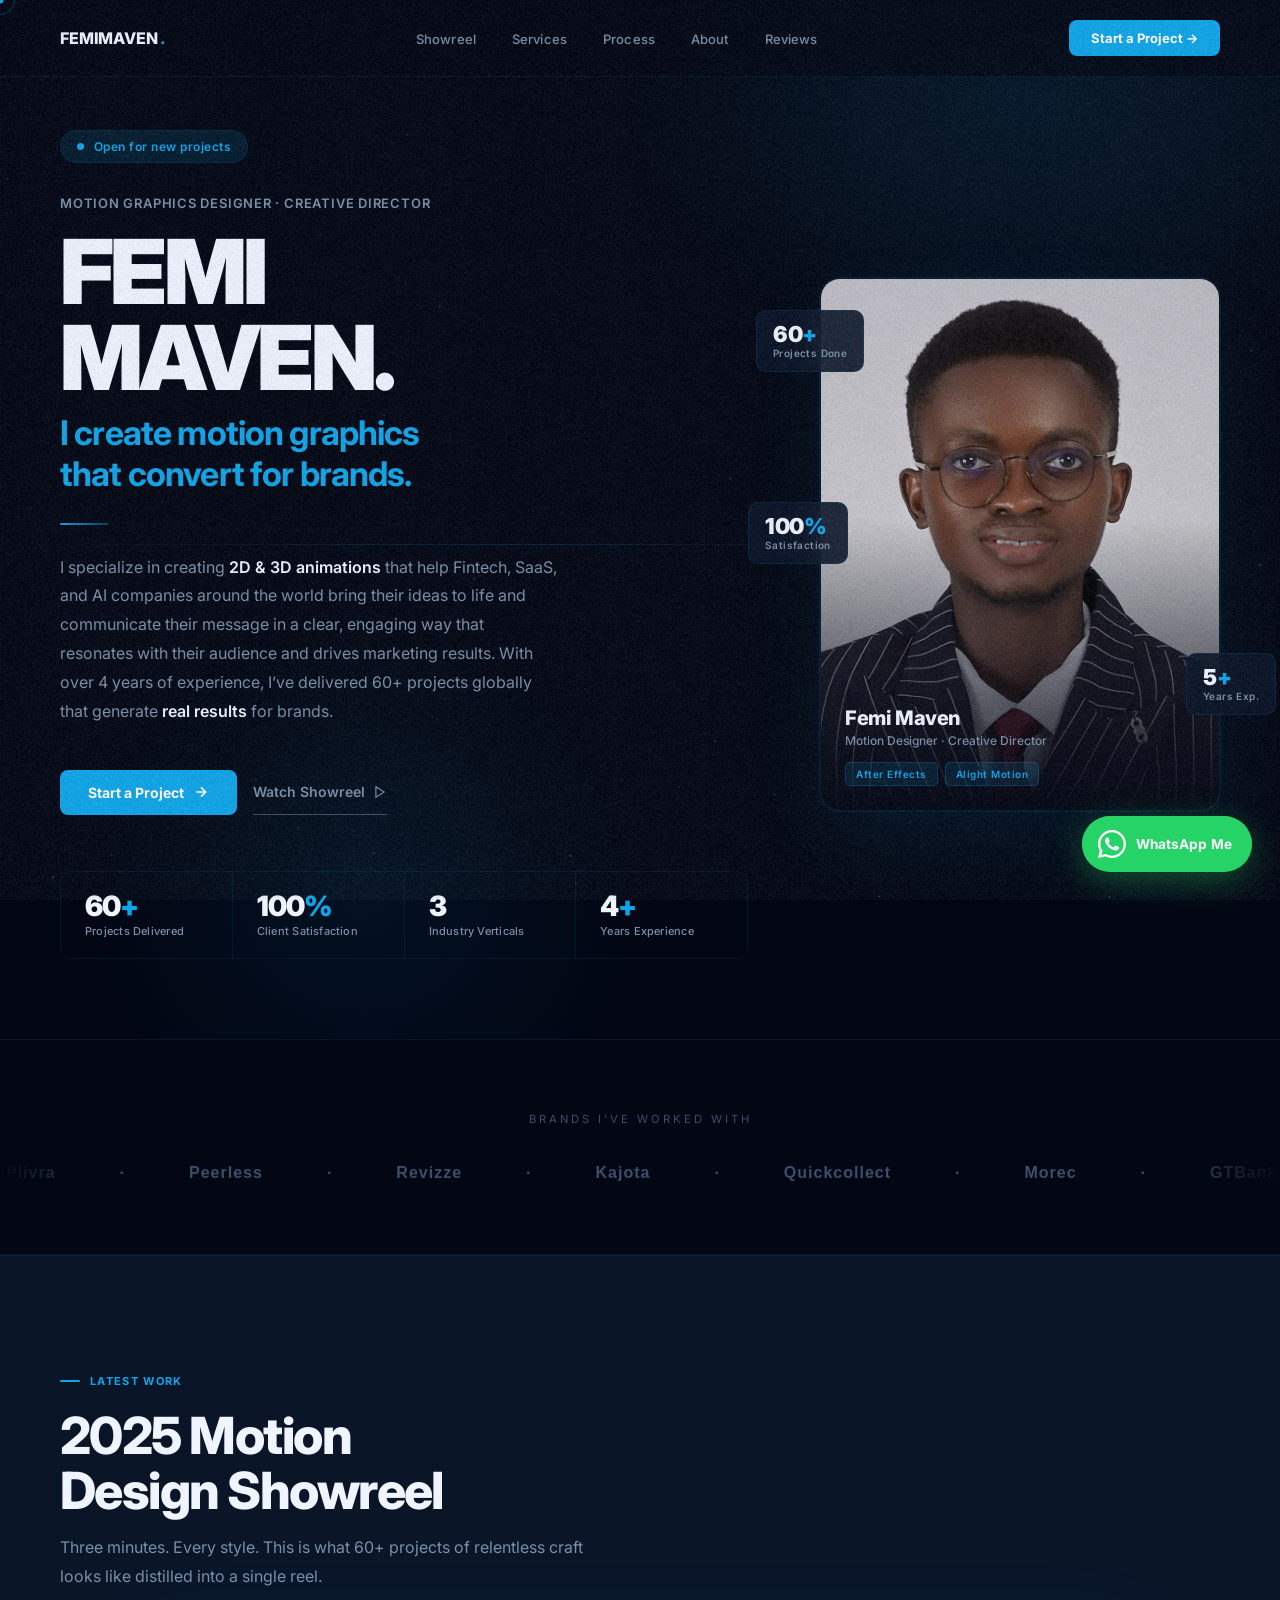
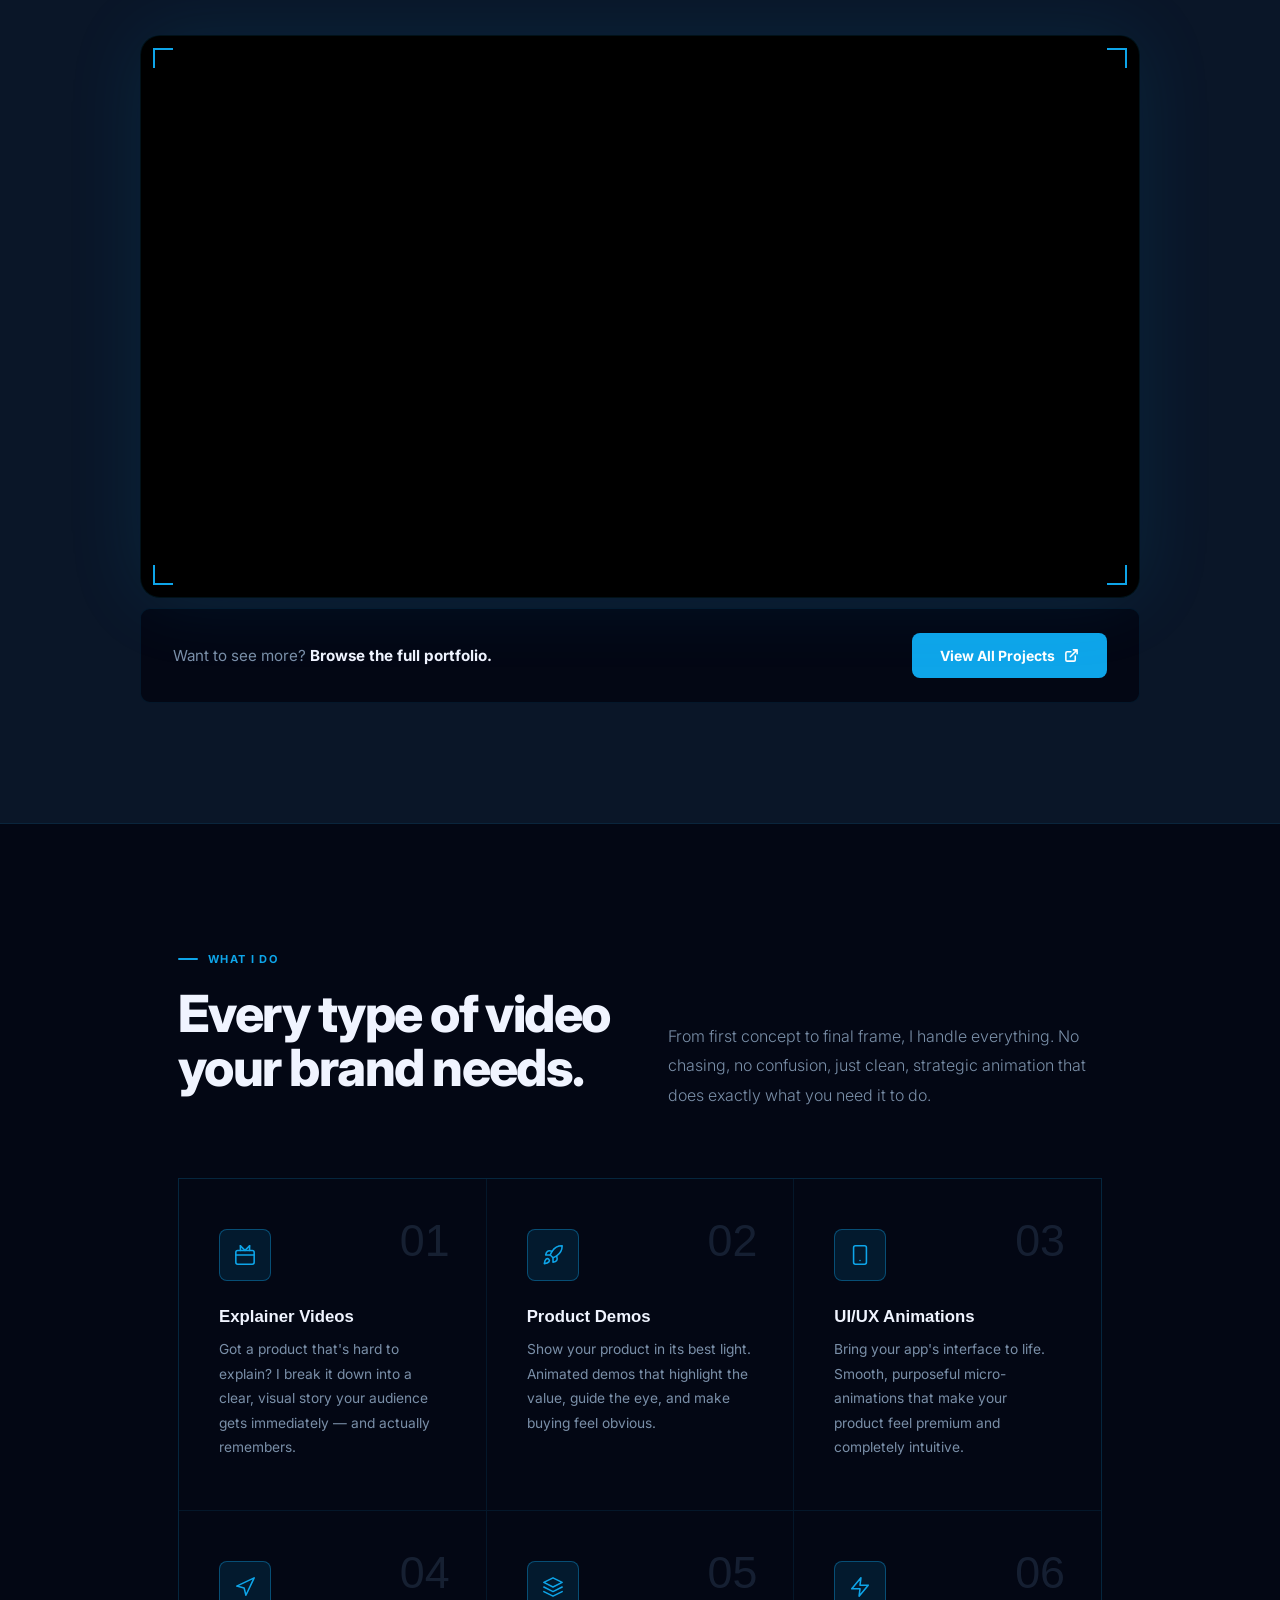
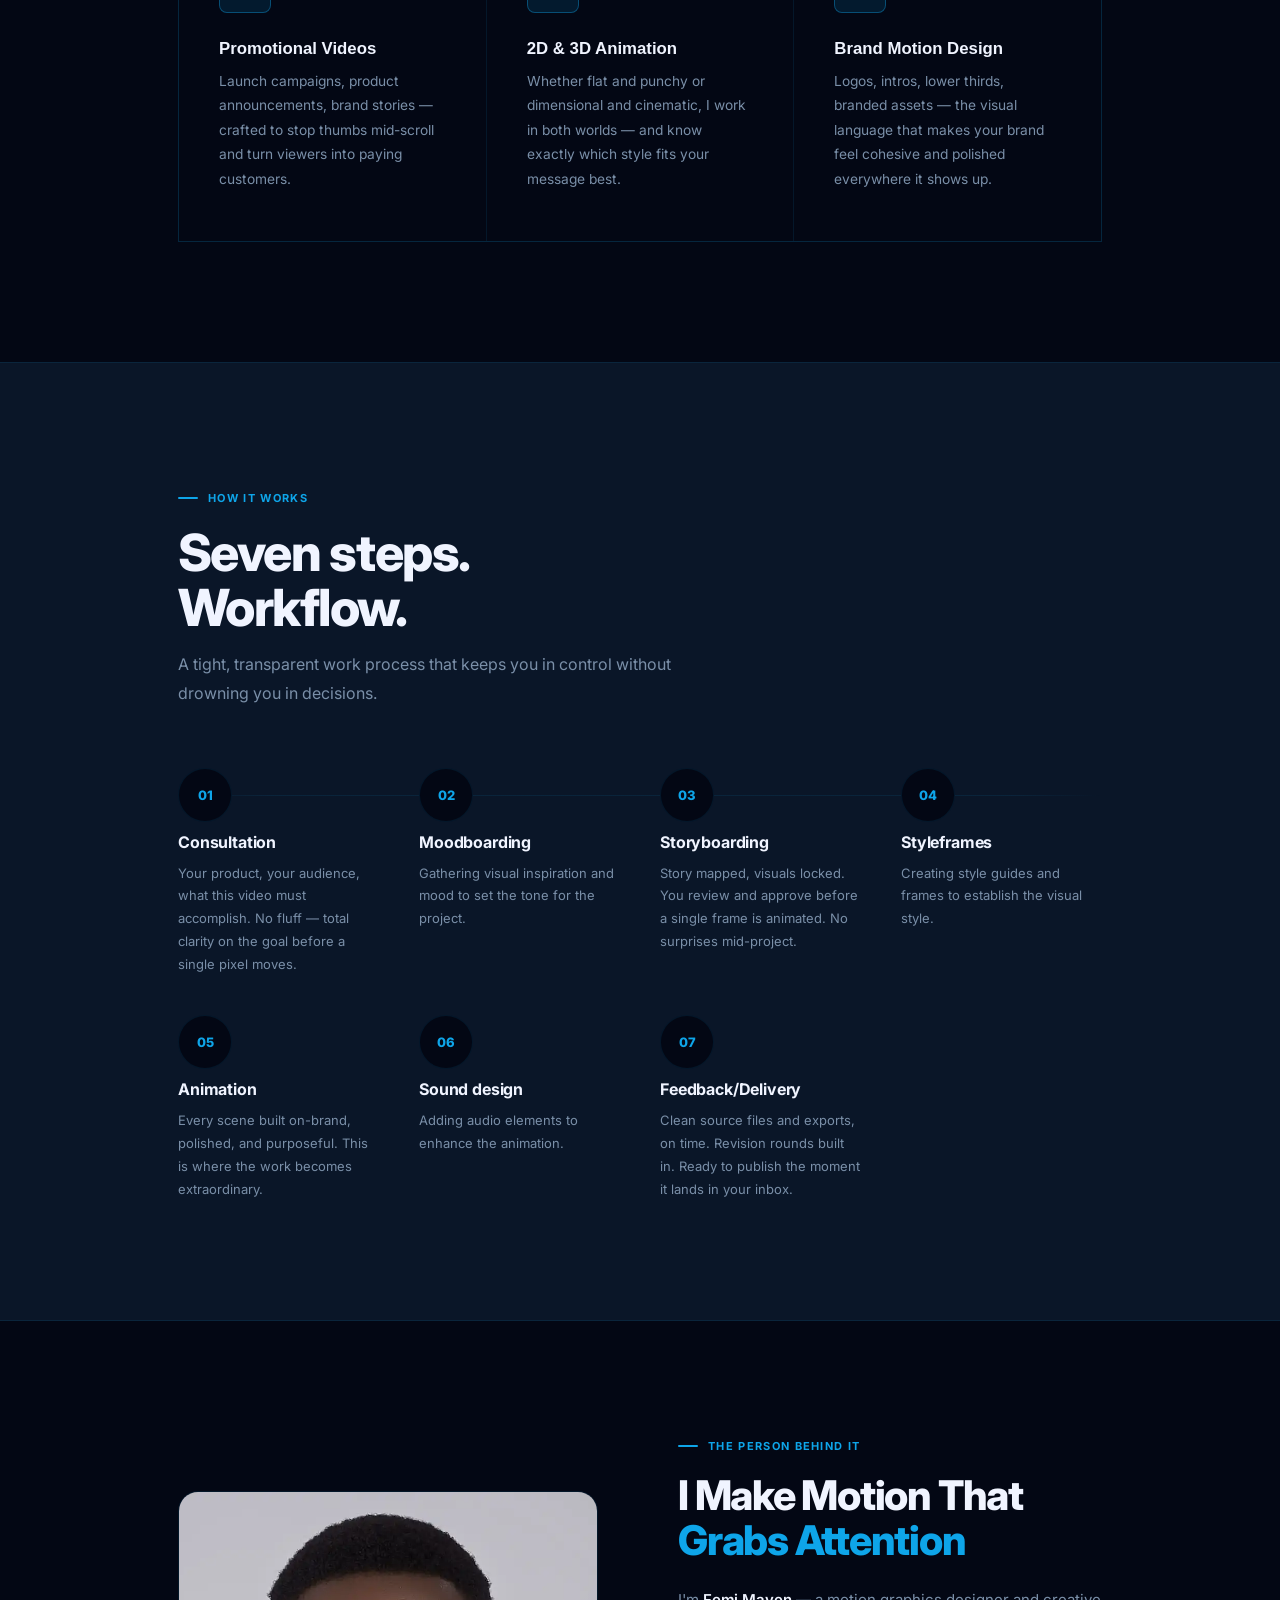
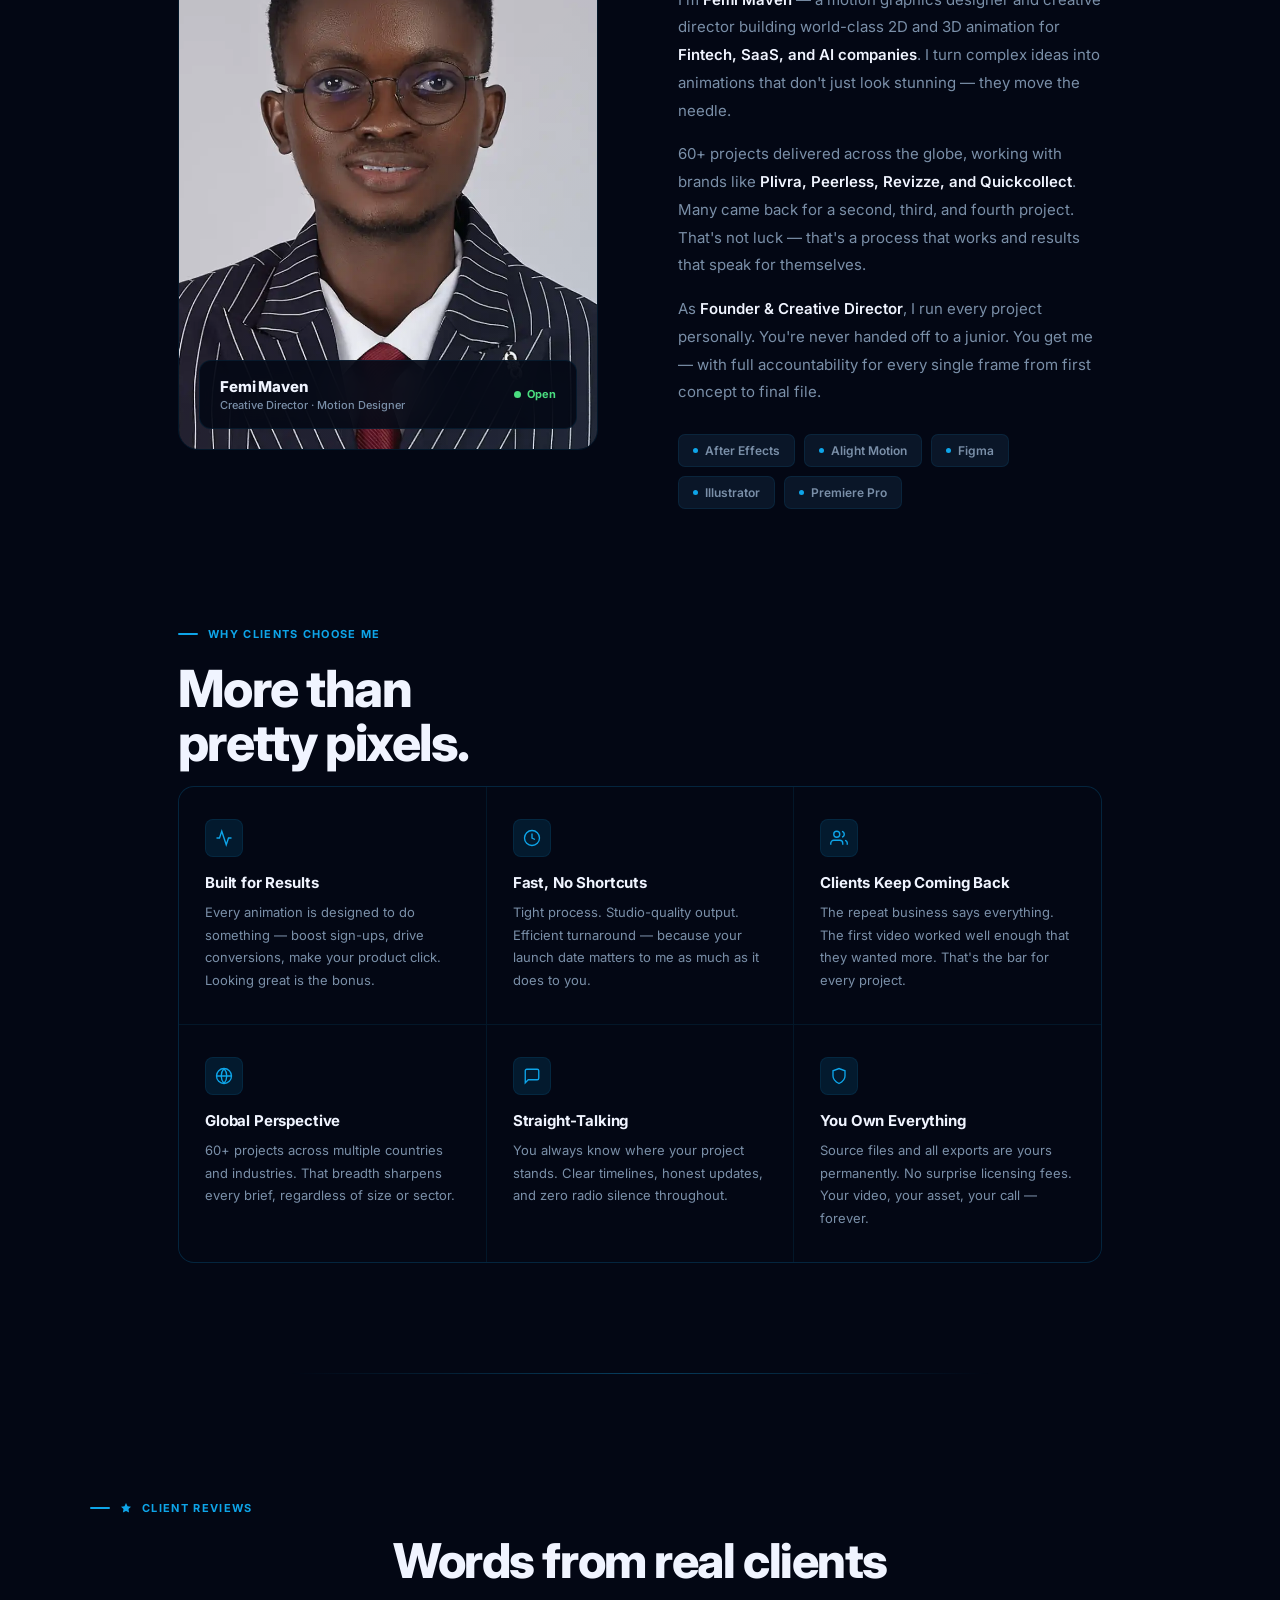
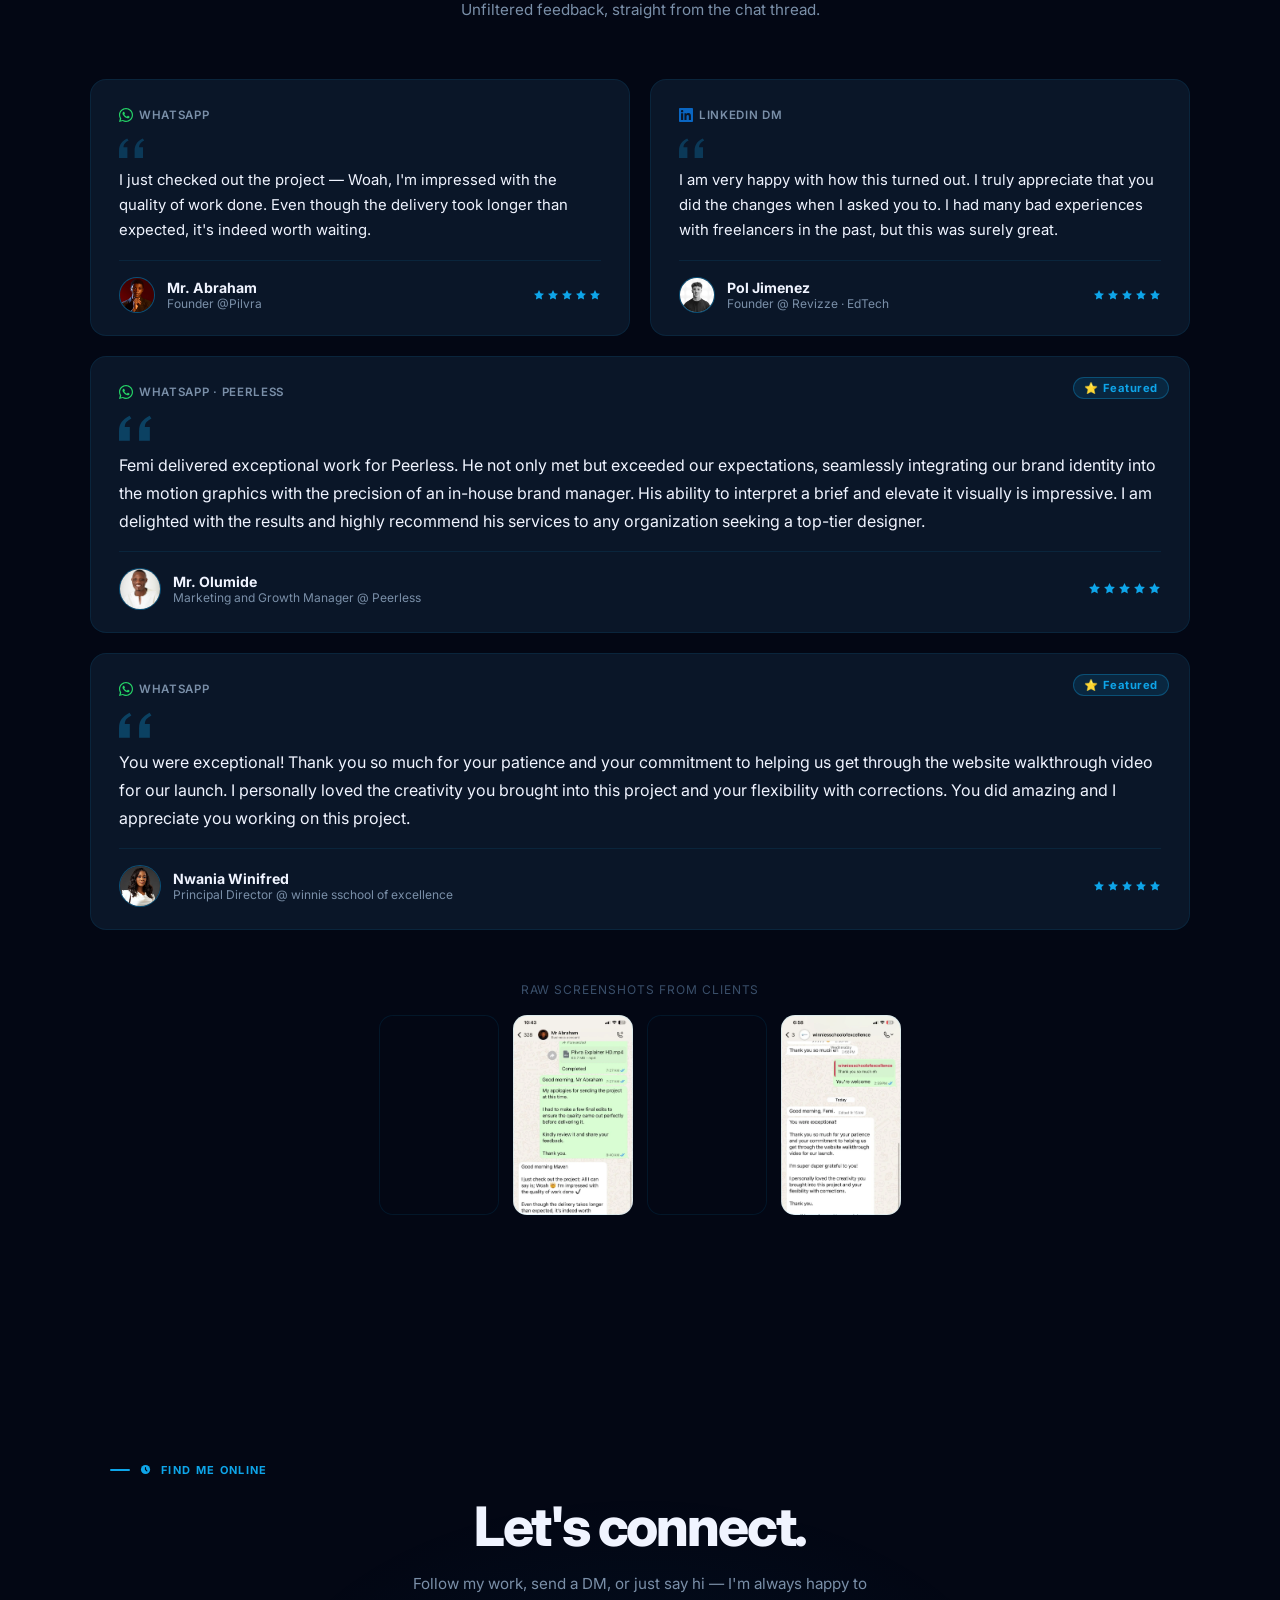
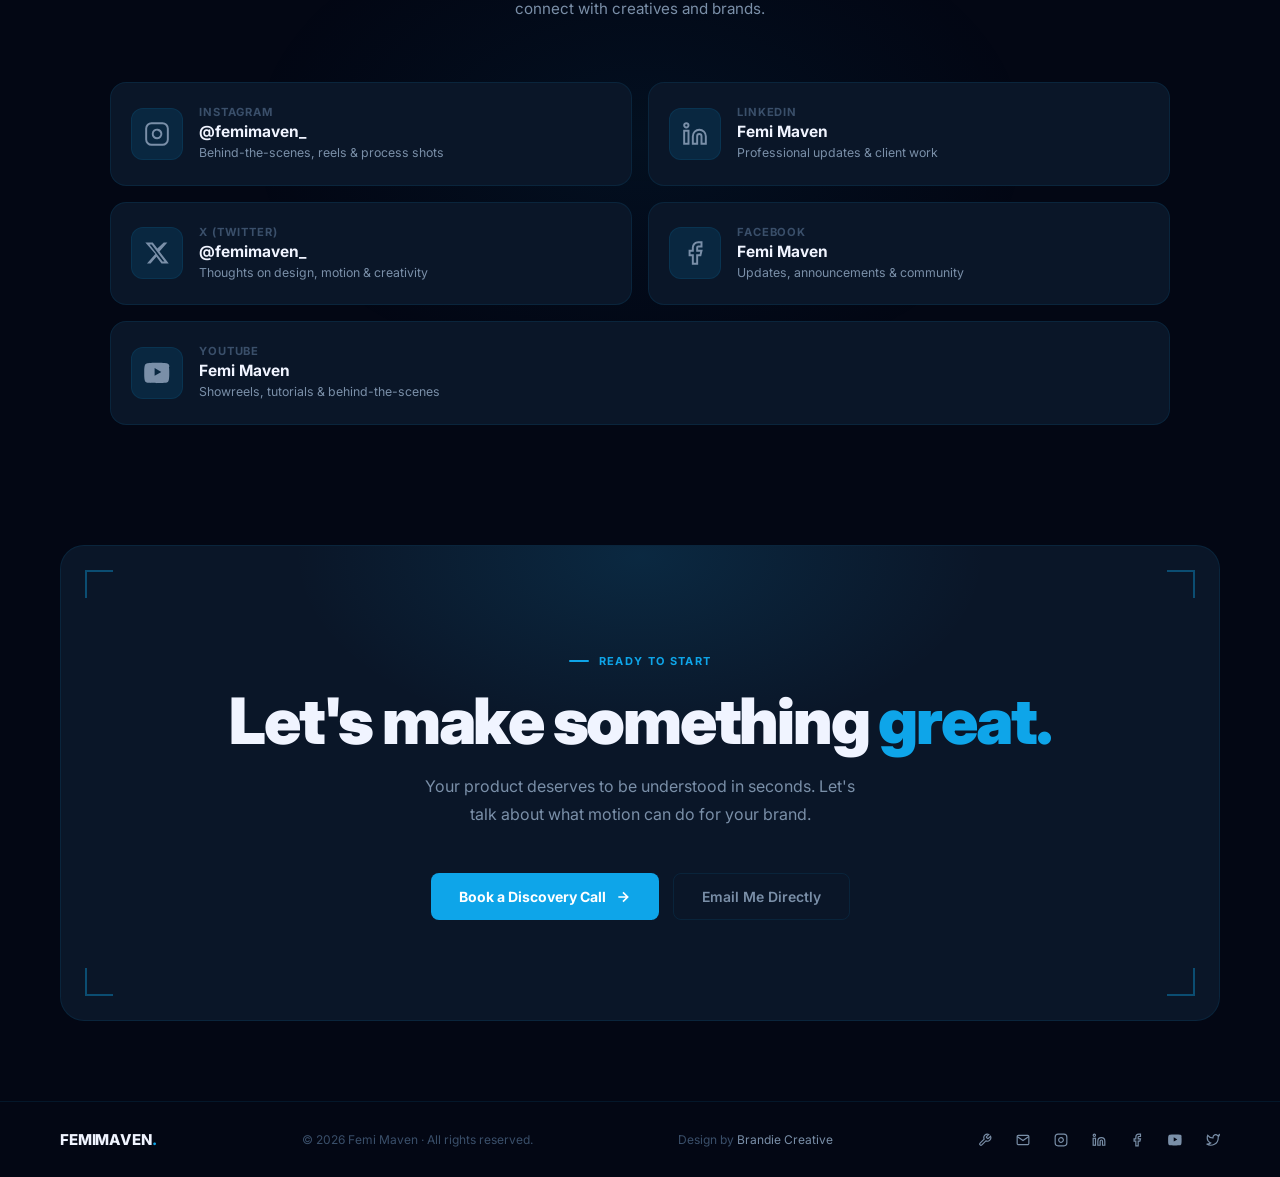
==== commit 8f87eee6: "UPDATED" ====
--- a/index.html
+++ b/index.html
@@ -247,8 +247,8 @@
 
                 <div class="portrait-frame">
                     <picture>
-                        <source srcset="https://femimaven.netlify.app/IMG_4387.webp" type="image/webp">
-                        <img src="https://femimaven.netlify.app/IMG_4387.webp" alt="Femi Maven" class="portrait-img">
+                        <source srcset="./FEMI-PICS.jpg.webp" type="image/webp">
+                        <img src="./FEMI-PICS.jpg.webp" alt="Femi Maven" class="portrait-img">
                     </picture>
                     <div class="portrait-info">
                         <div class="portrait-name">Femi Maven</div>
@@ -493,8 +493,8 @@
             <div class="about-layout">
                 <div class="about-img-wrap r">
                     <picture>
-                        <source srcset="https://femimaven.netlify.app/IMG_4387.webp" type="image/webp">
-                        <img src="https://femimaven.netlify.app/IMG_4387.webp" alt="Femi Maven" class="about-img"
+                        <source srcset="./FEMI-PICS.jpg.webp" type="image/webp">
+                        <img src="./FEMI-PICS.jpg" alt="Femi Maven" class="about-img"
                             loading="lazy">
                     </picture>
                     <div class="about-chip">
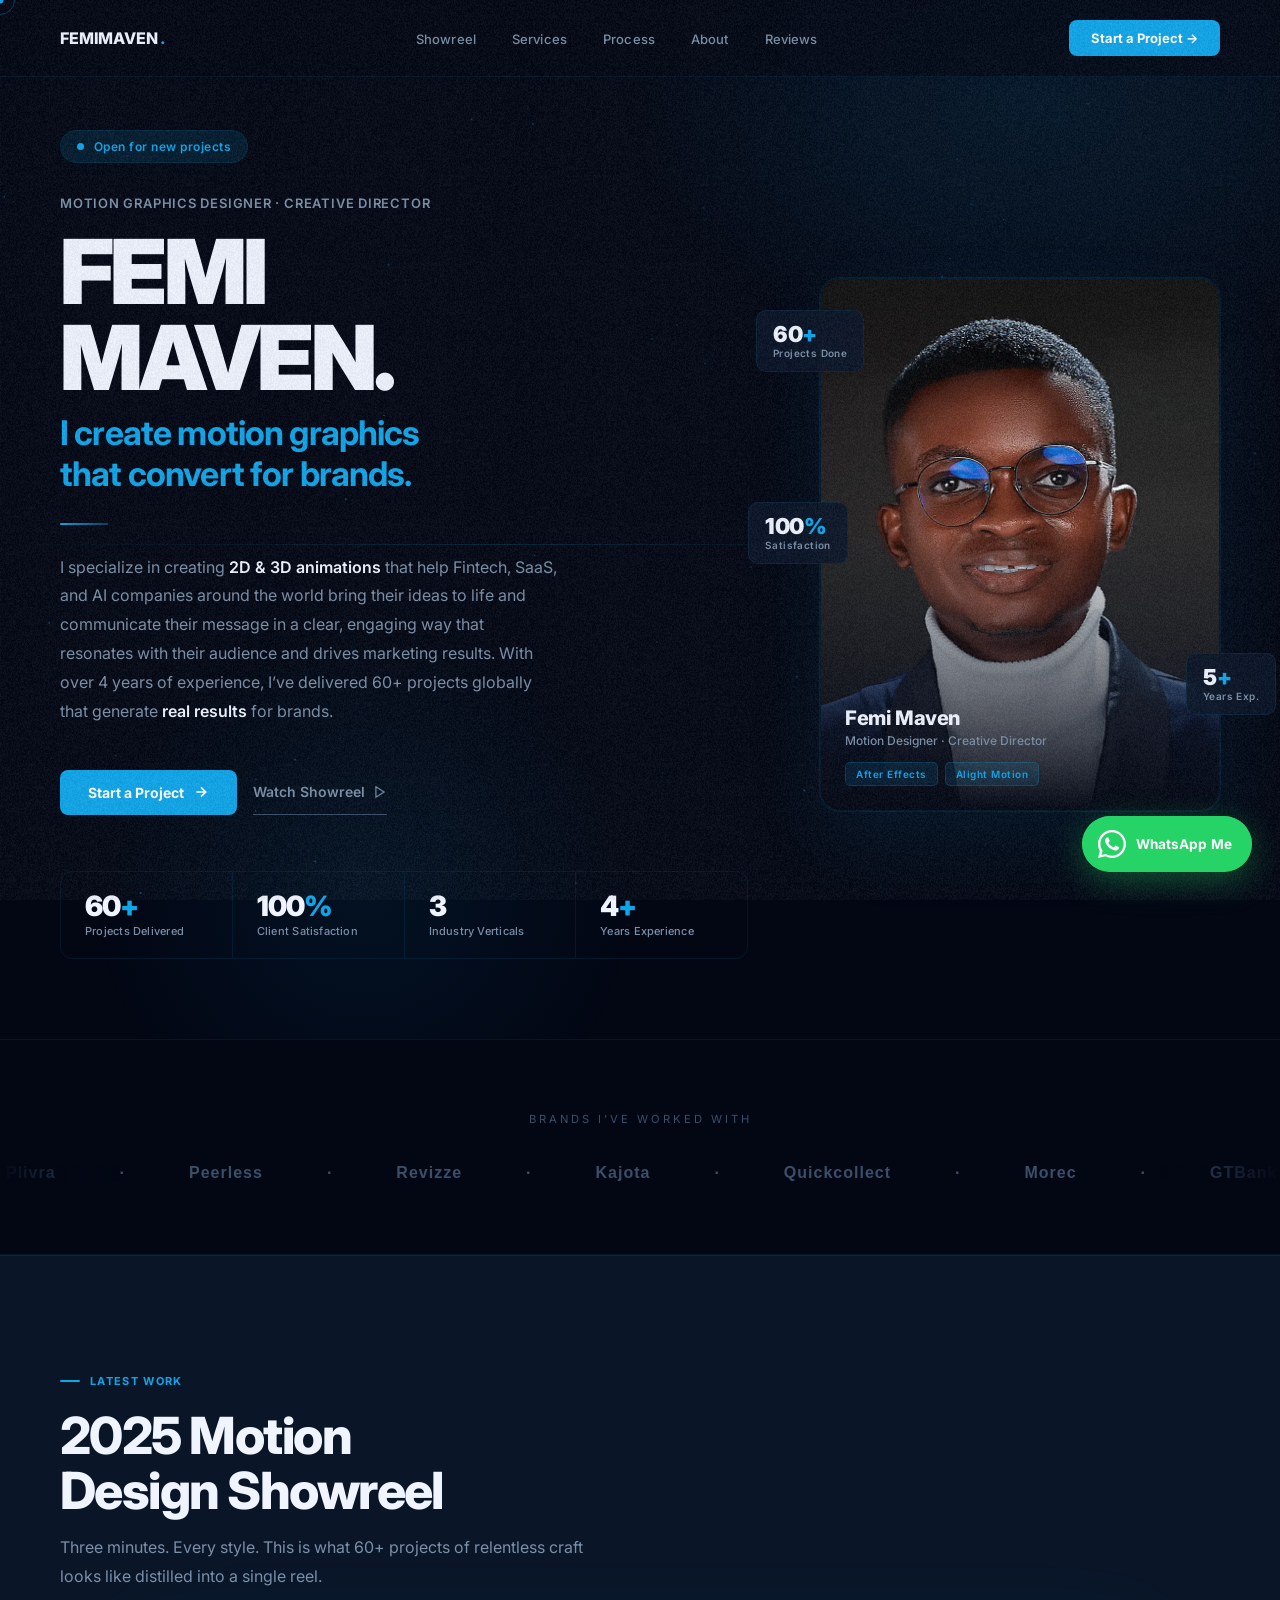
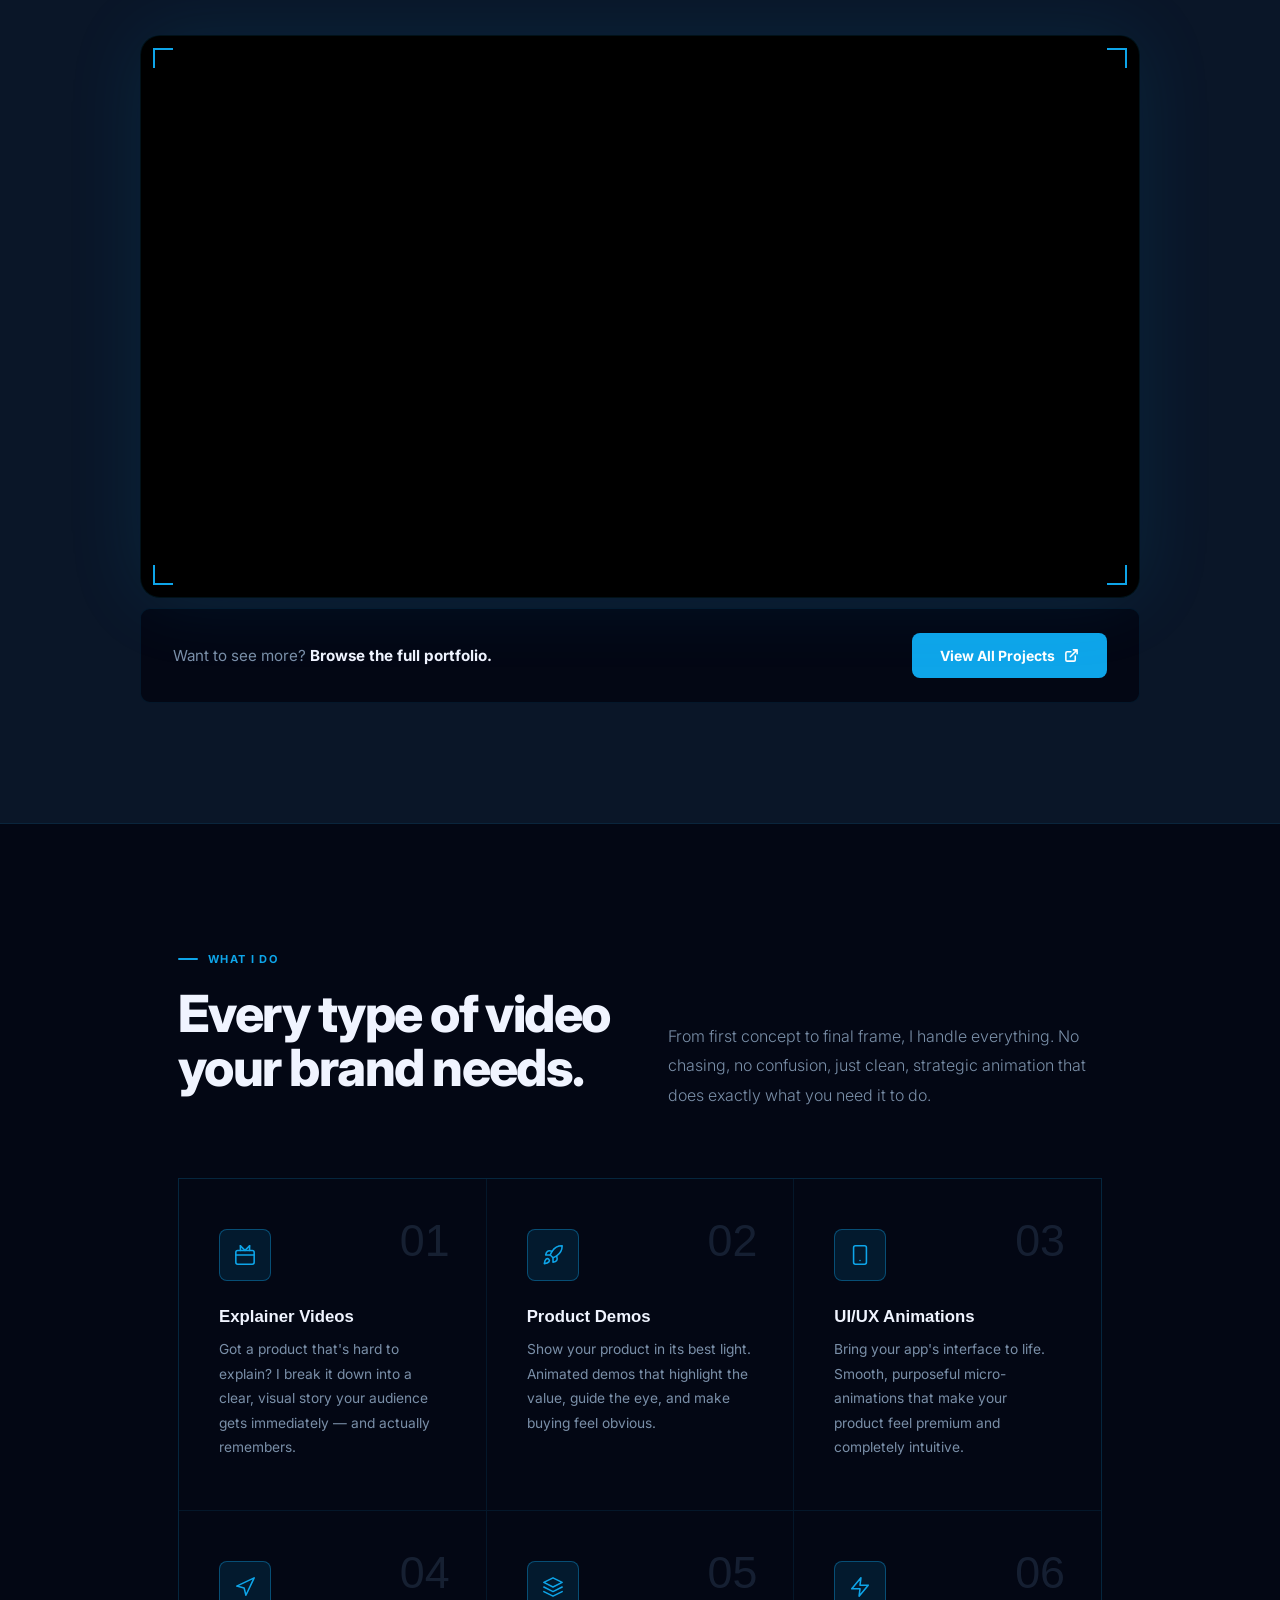
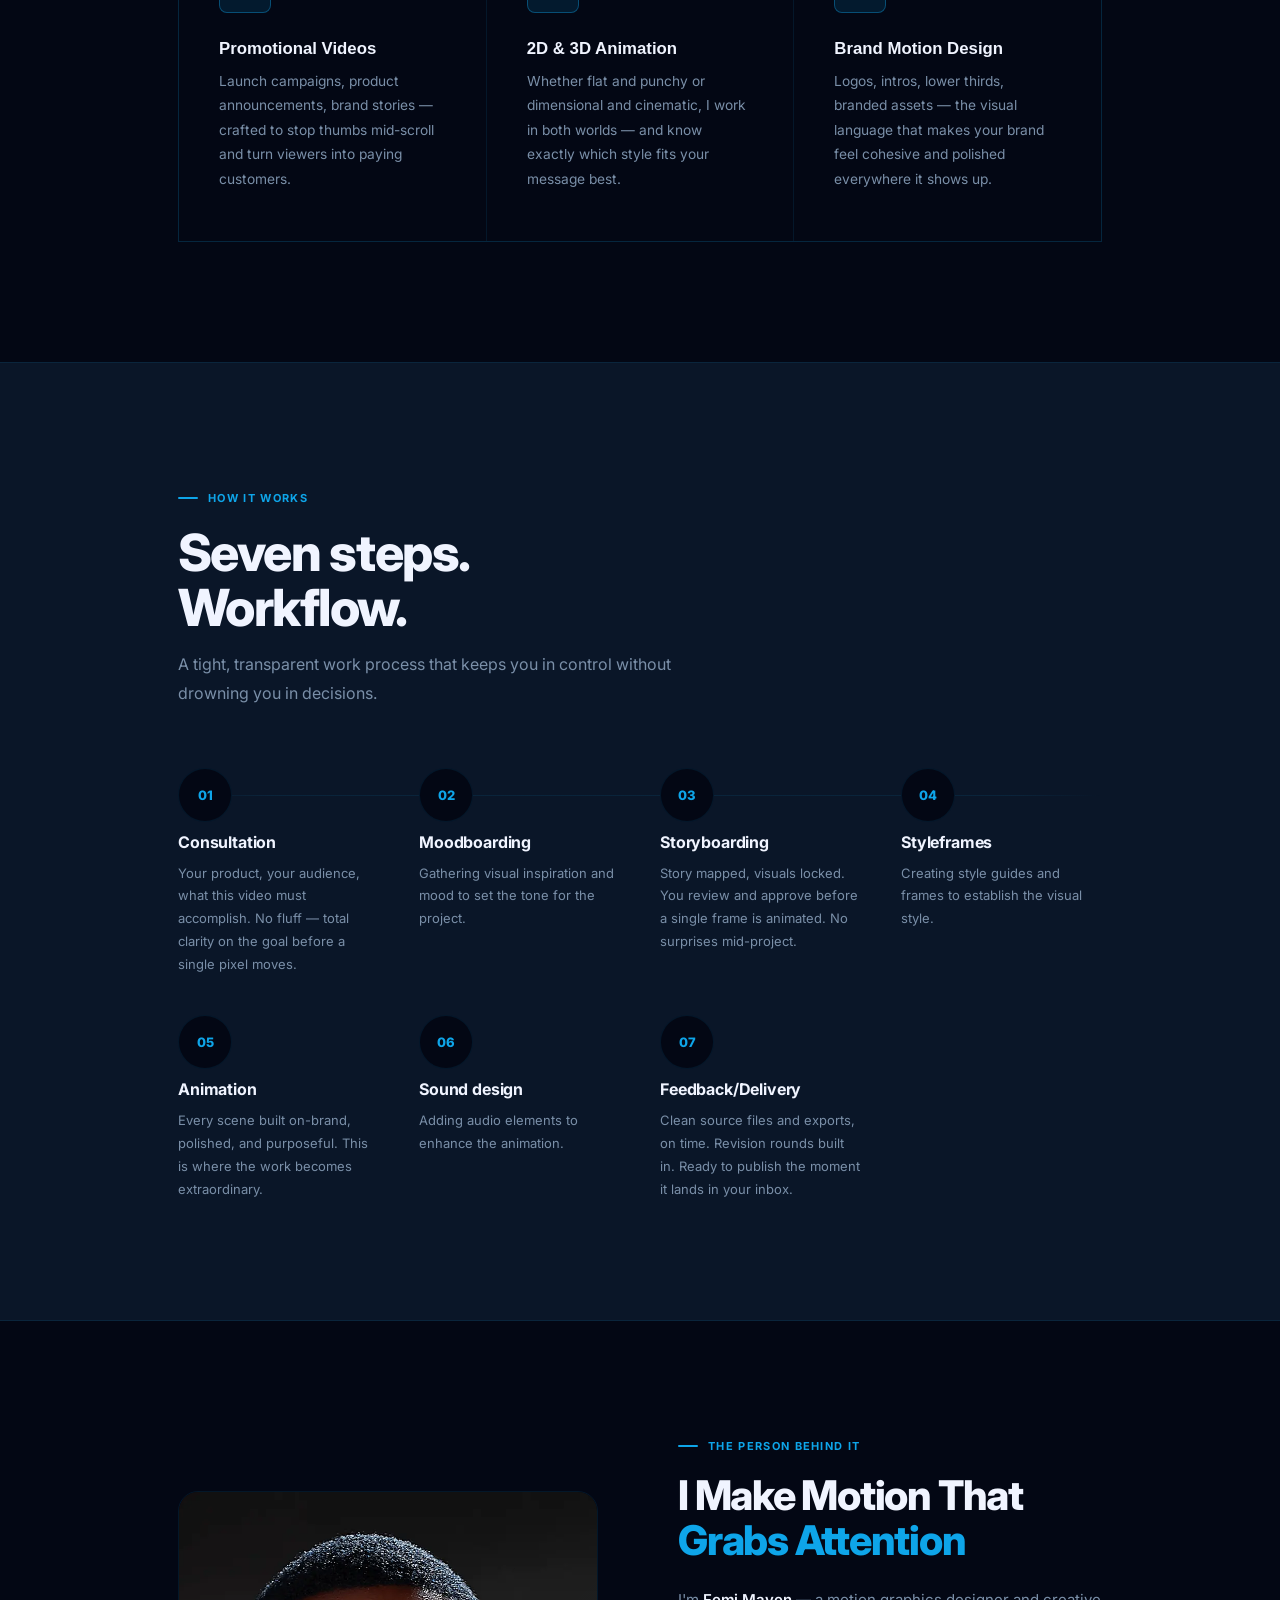
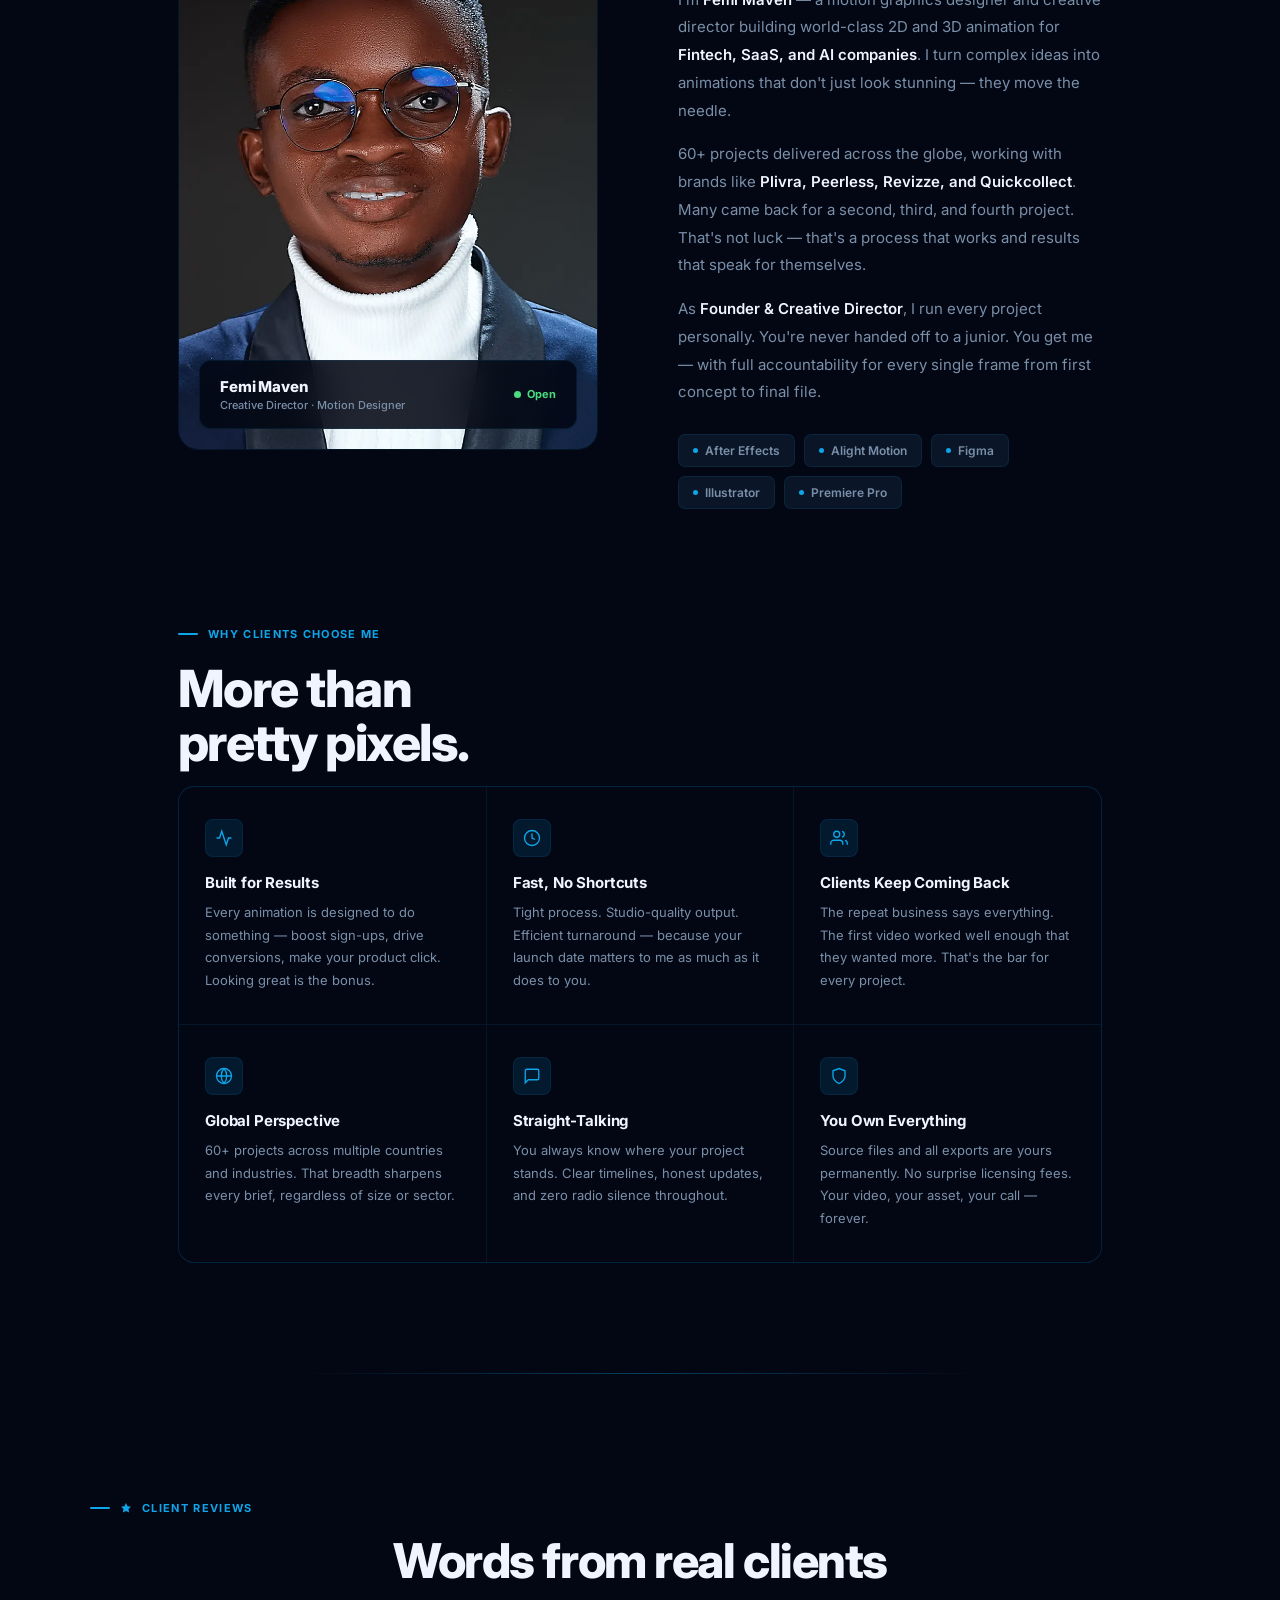
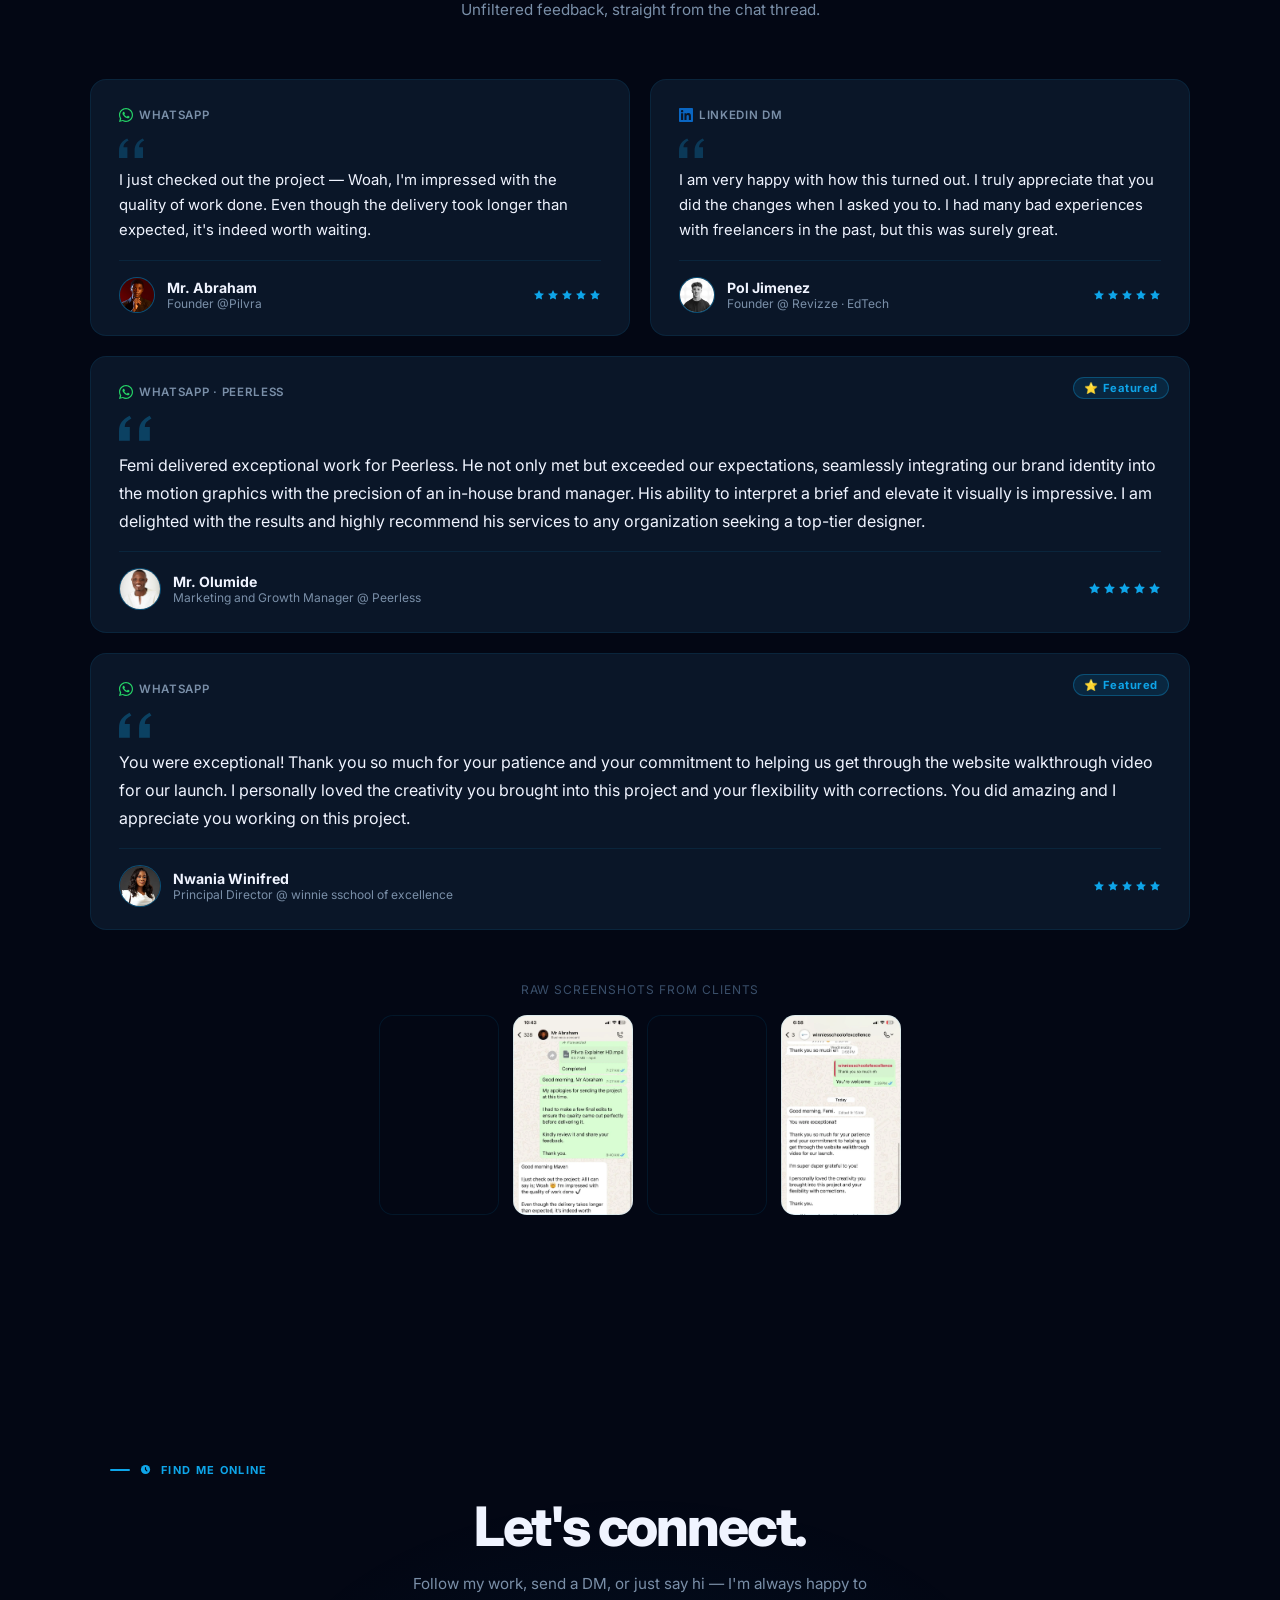
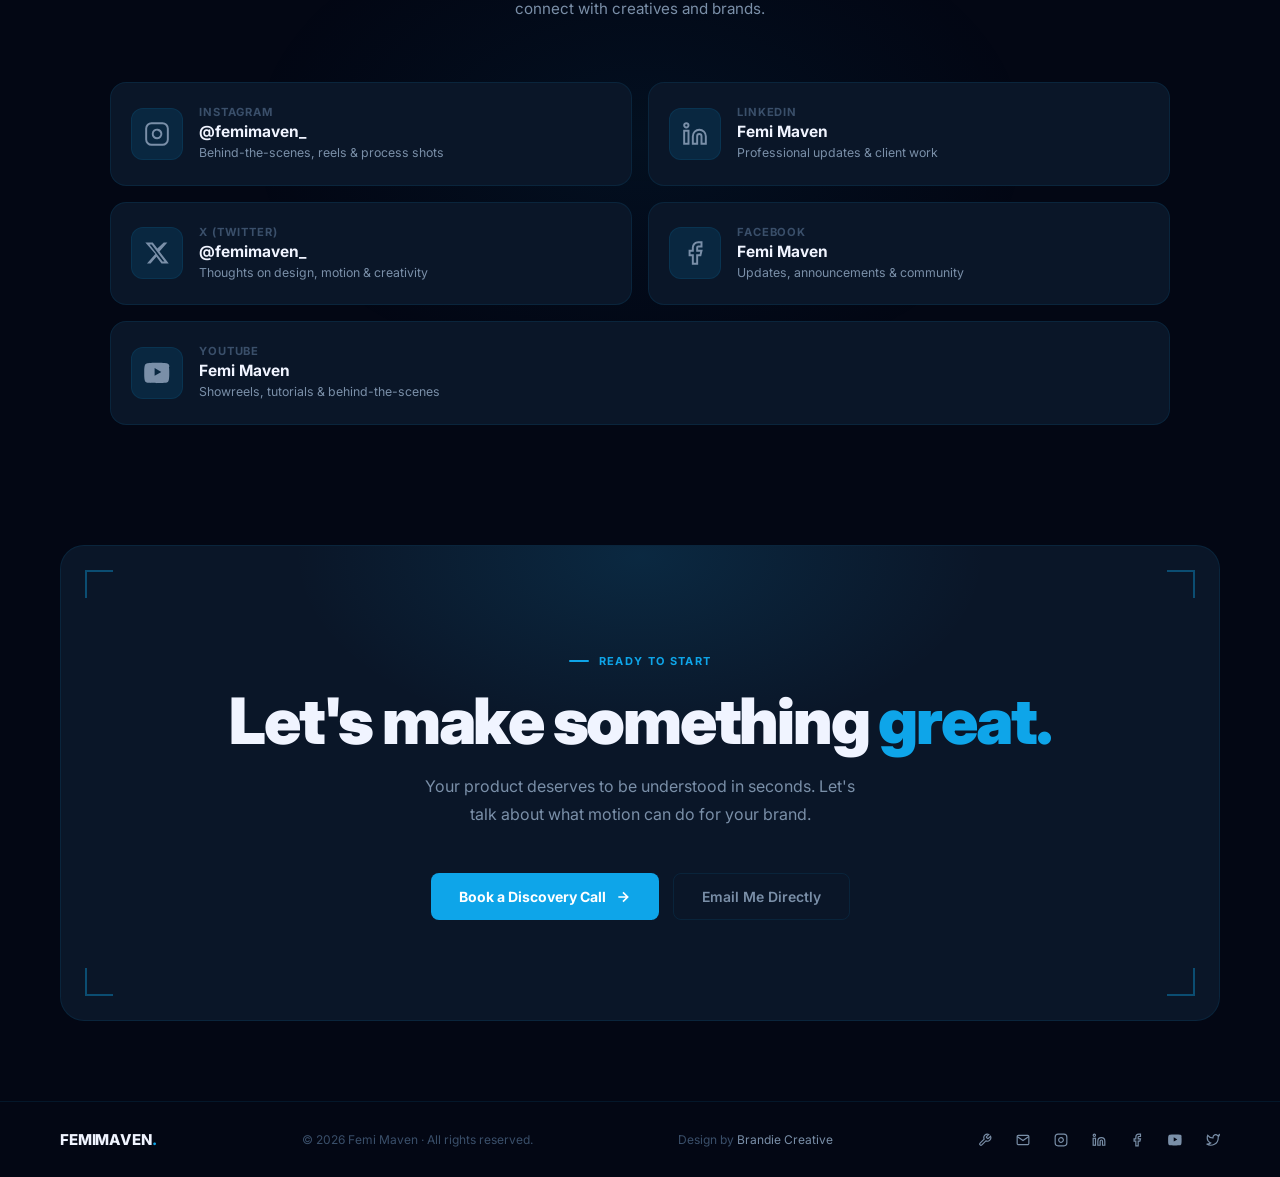
==== commit c3e5cd92: "update" ====
--- a/index.html
+++ b/index.html
@@ -247,8 +247,8 @@
 
                 <div class="portrait-frame">
                     <picture>
-                        <source srcset="./FEMI-PICS.jpg.webp" type="image/webp">
-                        <img src="./FEMI-PICS.jpg.webp" alt="Femi Maven" class="portrait-img">
+                        <source srcset="./IMG_4387.webp" type="image/webp">
+                        <img src="./IMG_4387.webp" alt="Femi Maven" class="portrait-img">
                     </picture>
                     <div class="portrait-info">
                         <div class="portrait-name">Femi Maven</div>
@@ -493,8 +493,8 @@
             <div class="about-layout">
                 <div class="about-img-wrap r">
                     <picture>
-                        <source srcset="./FEMI-PICS.jpg.webp" type="image/webp">
-                        <img src="./FEMI-PICS.jpg" alt="Femi Maven" class="about-img"
+                        <source srcset="./IMG_4387.webp" type="image/webp">
+                        <img src="./IMG_4387.webp" alt="Femi Maven" class="about-img"
                             loading="lazy">
                     </picture>
                     <div class="about-chip">
